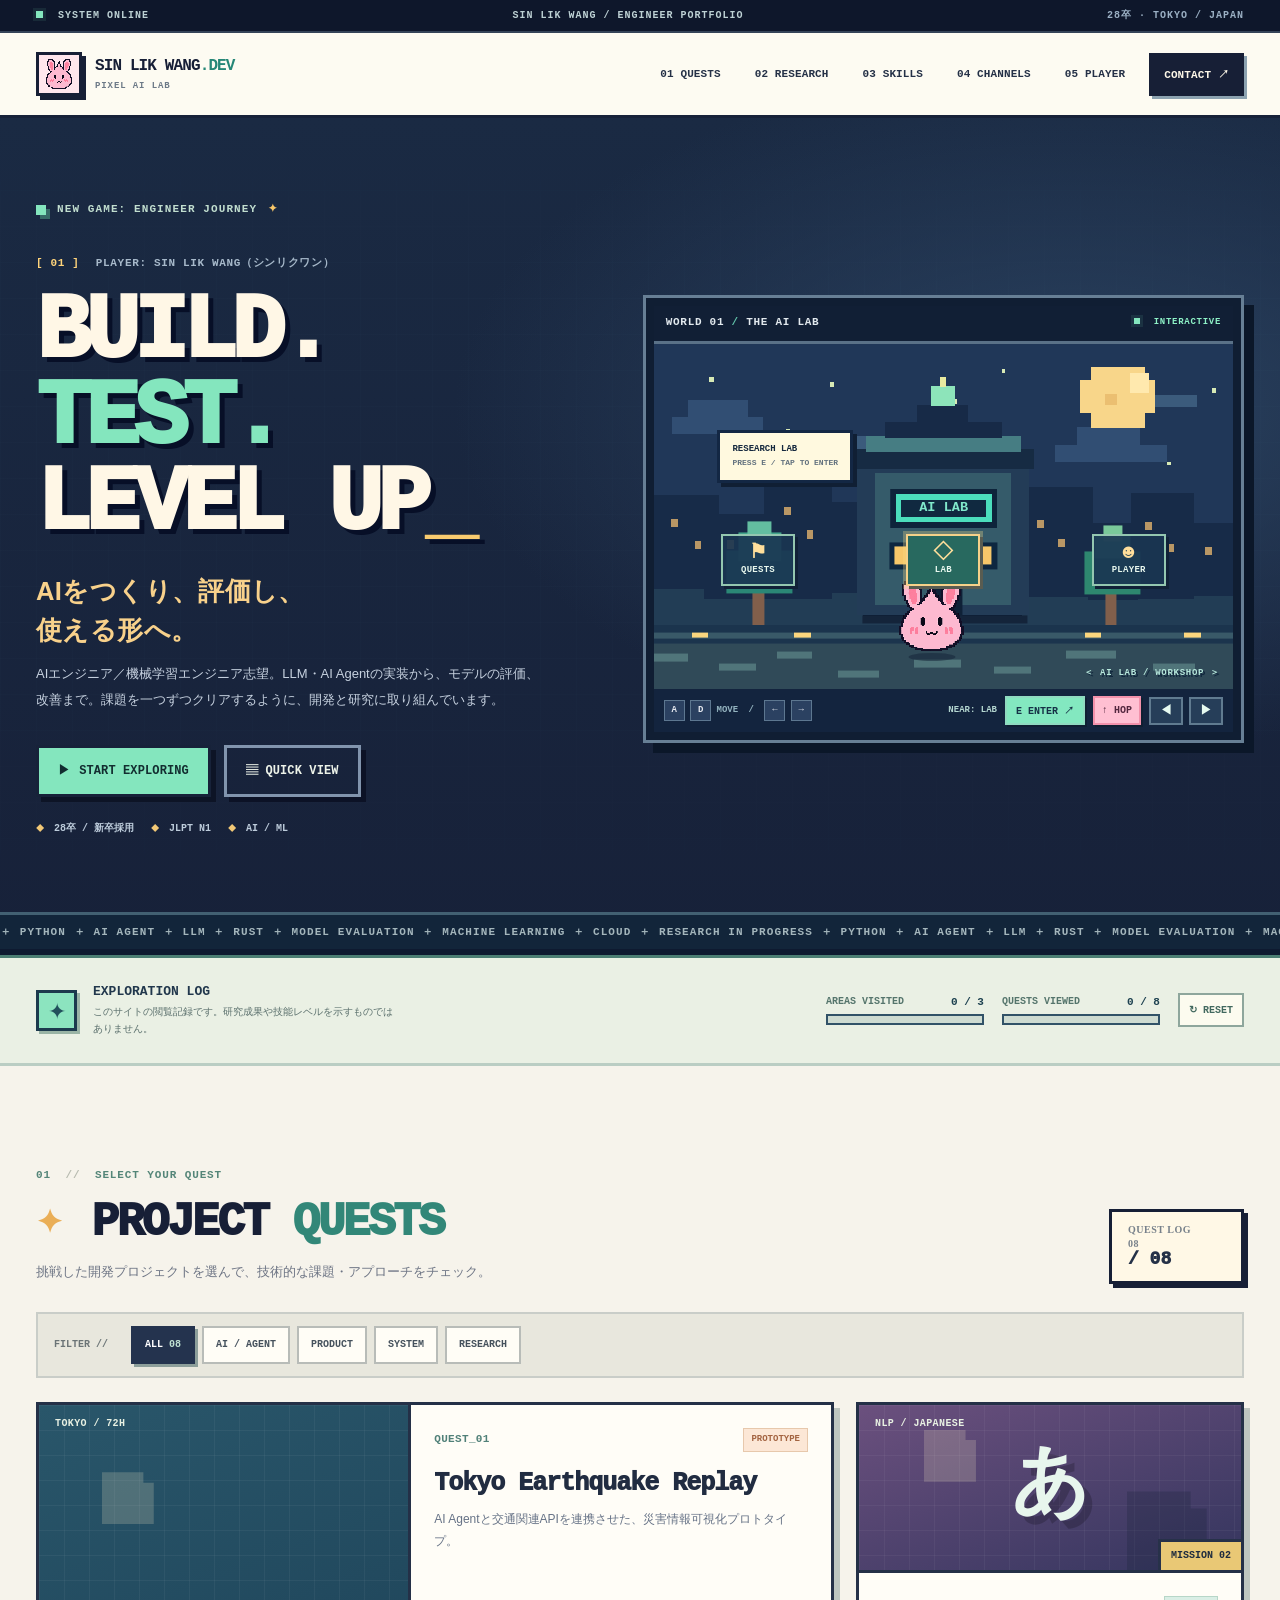
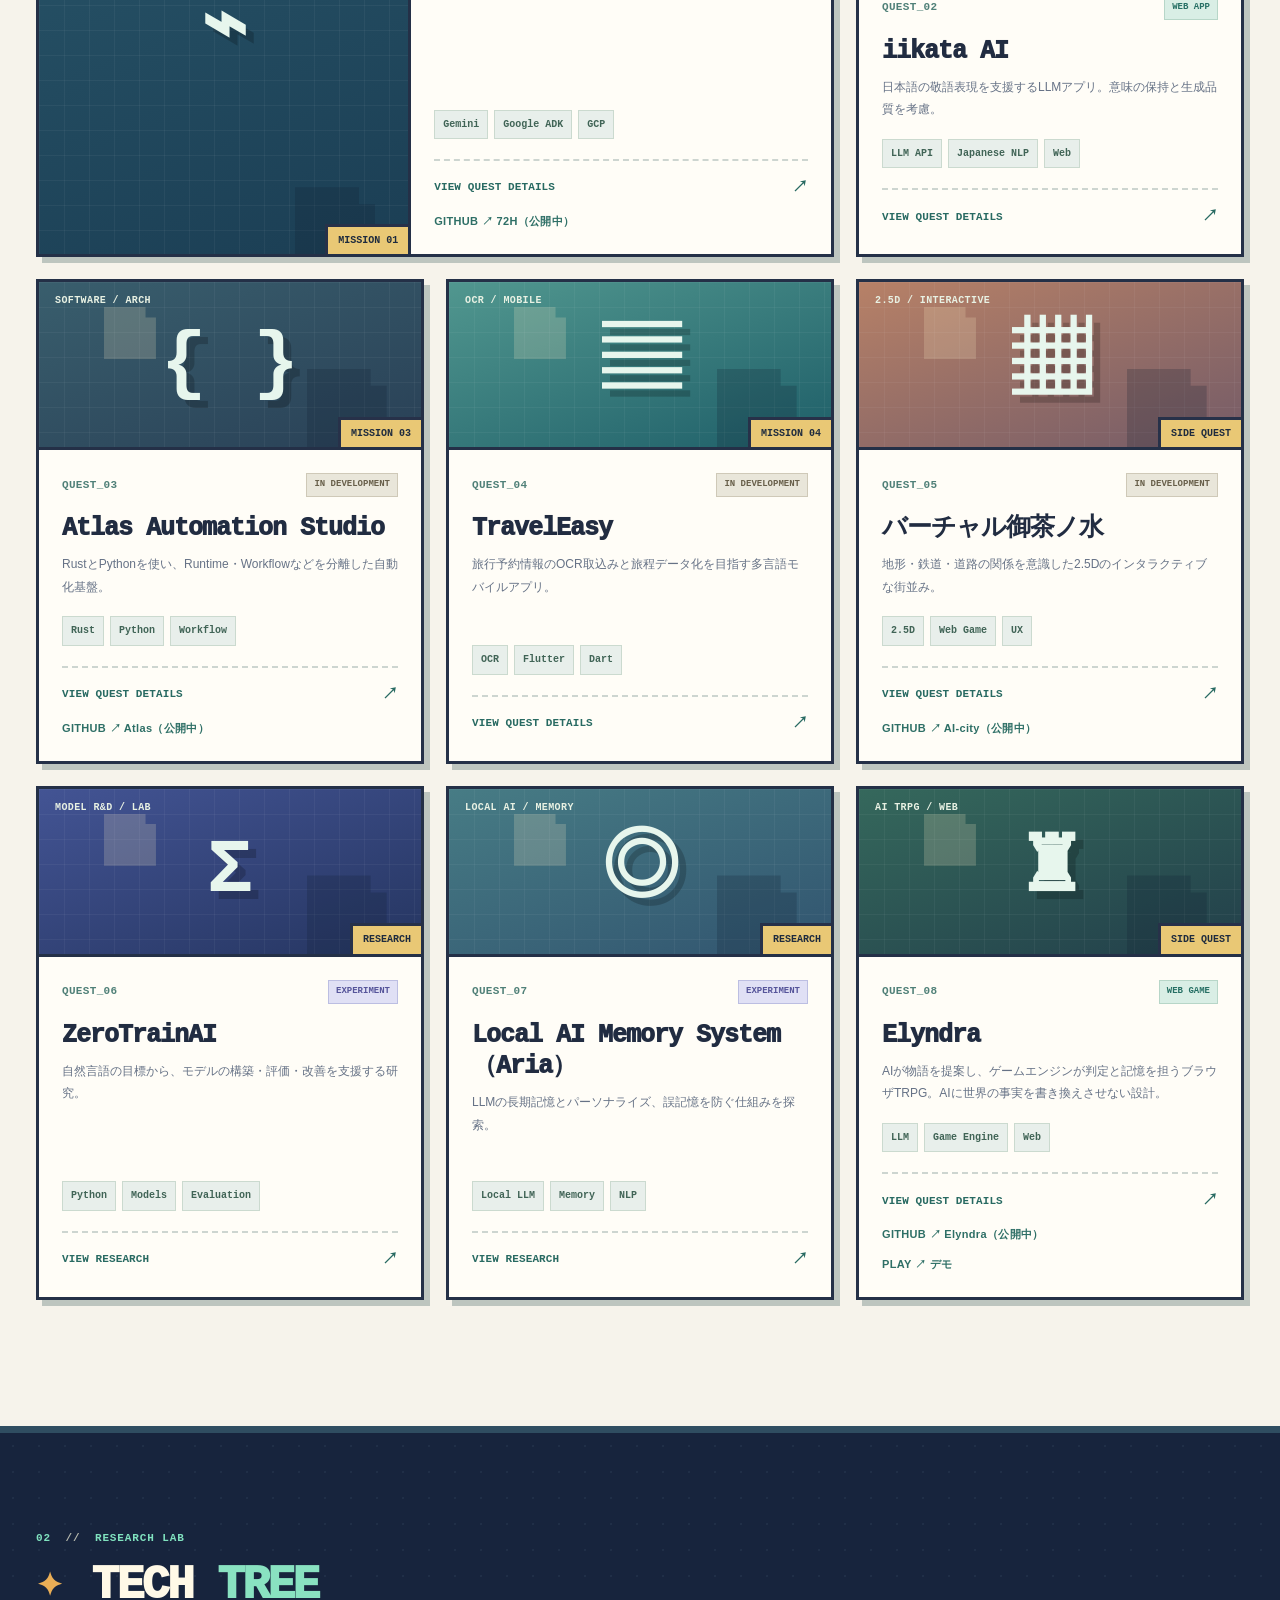
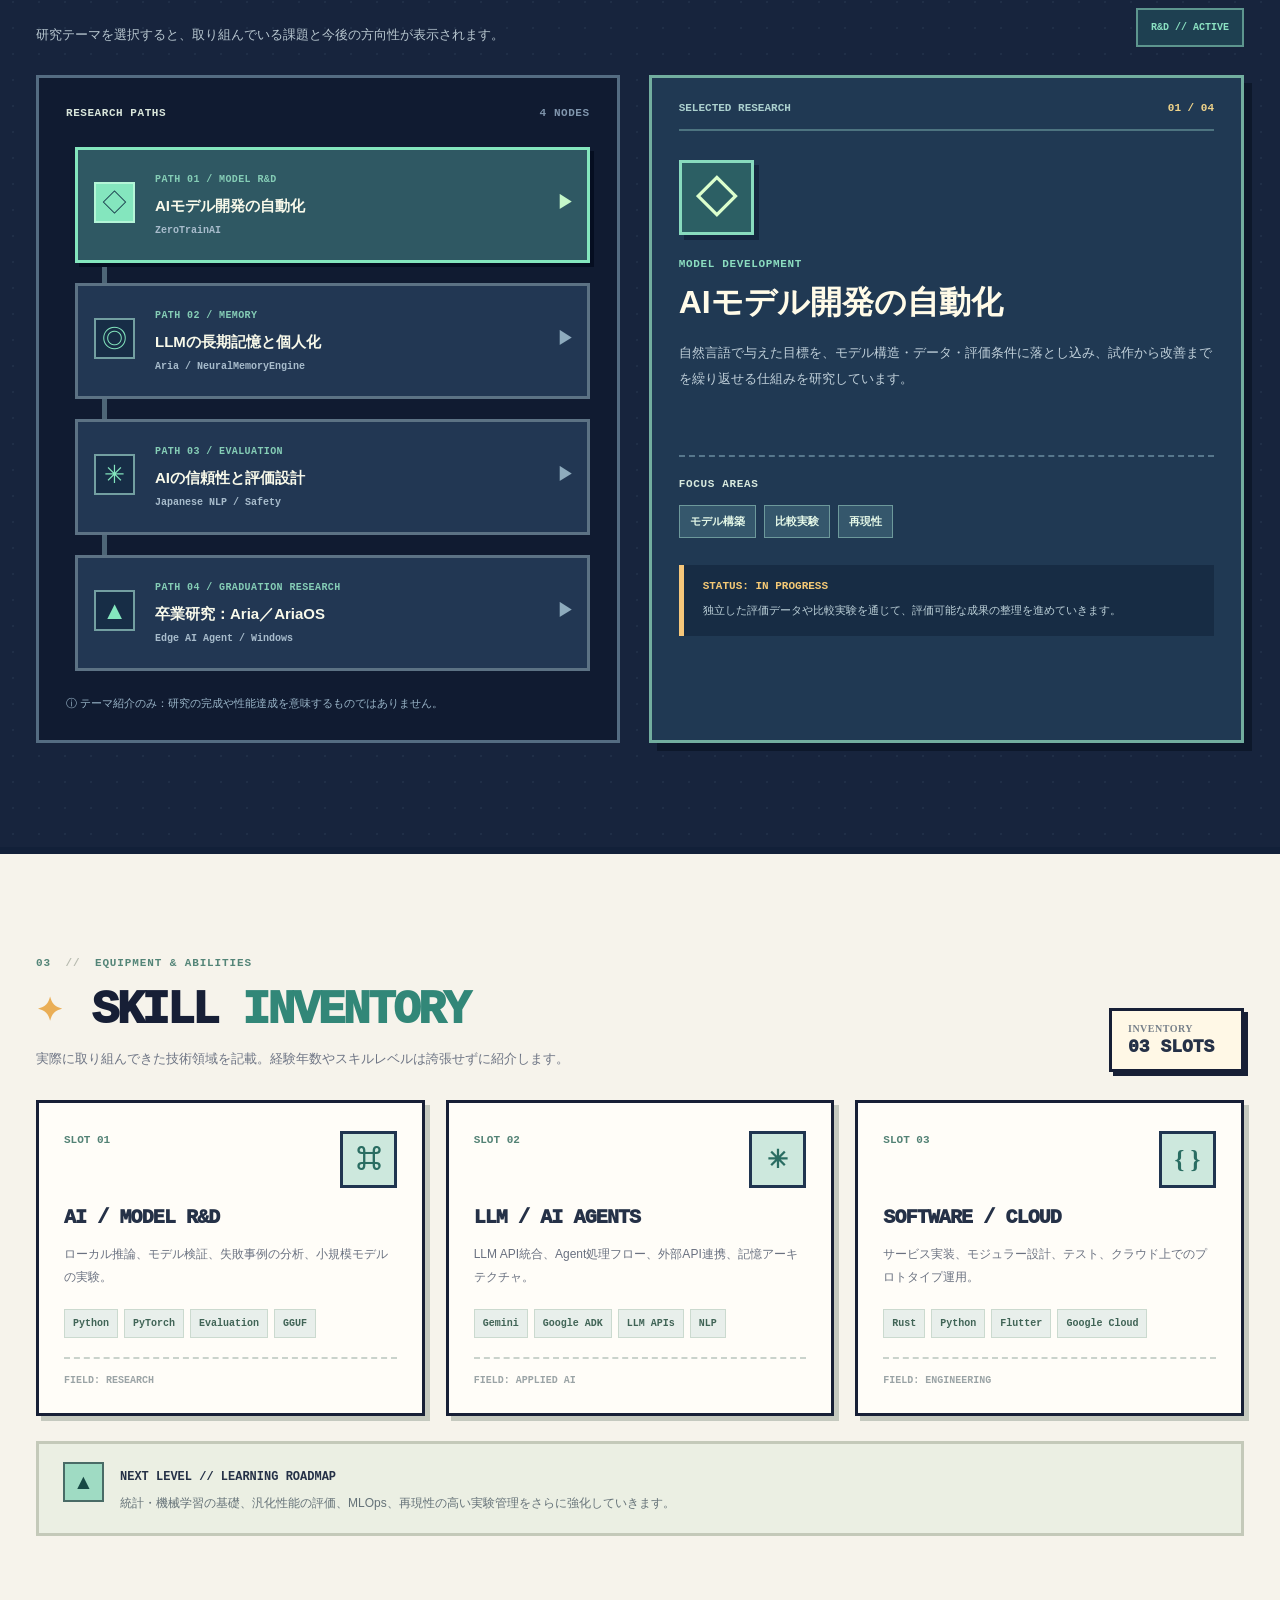
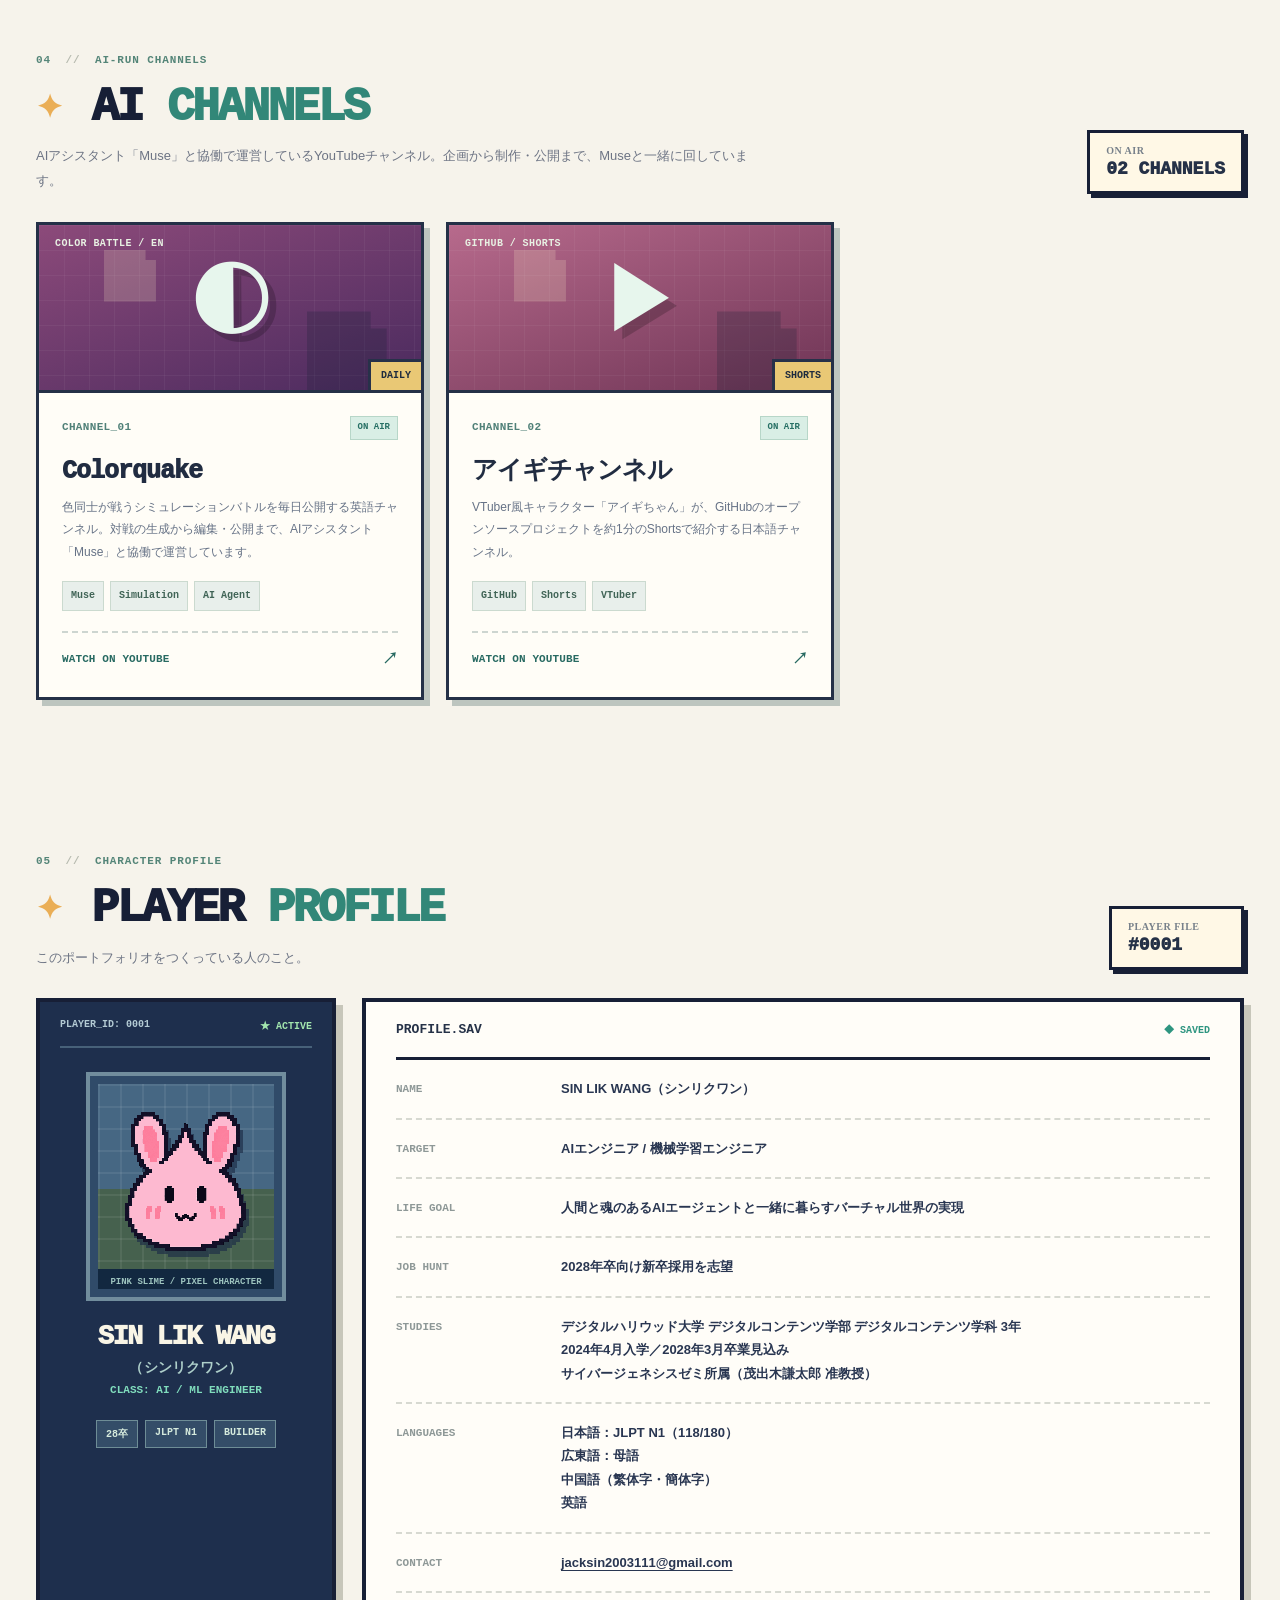
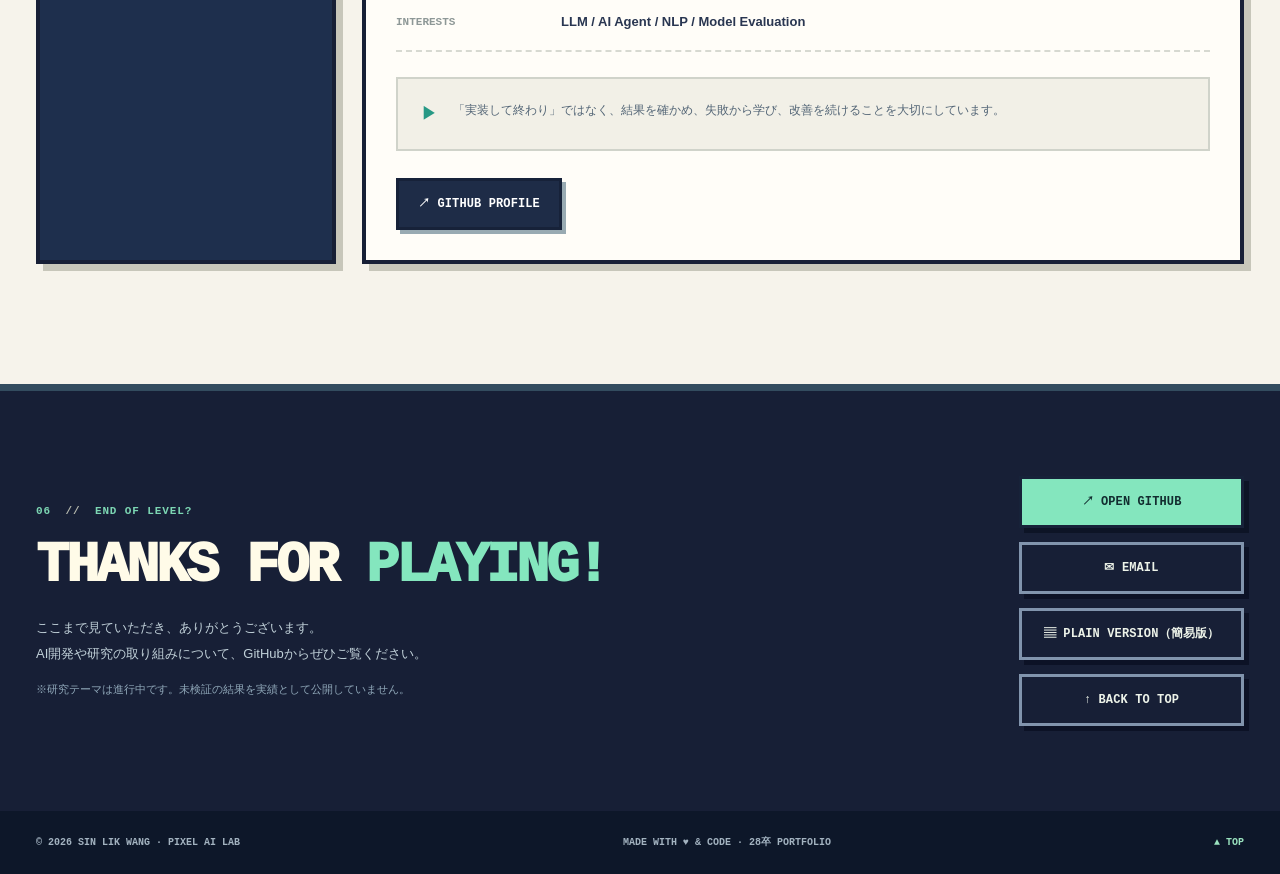
==== index.html @ 59803ae0 "Emphasize Muse in AI CHANNELS section (operated with the AI assistant Muse)" ====
<!doctype html>
<html lang="ja">
<head>
<meta charset="utf-8">
<meta name="viewport" content="width=device-width,initial-scale=1">
<meta name="description" content="SIN LIK WANG（シンリクワン）｜28卒・AIエンジニア／機械学習エンジニア志望。AI Agent、LLMアプリ、ソフトウェア開発、研究テーマを紹介するピクセルゲーム風ポートフォリオ。">
<meta name="theme-color" content="#171f36">
<meta property="og:type" content="website">
<meta property="og:title" content="SIN LIK WANG — PIXEL AI LAB | AI / ML Portfolio">
<meta property="og:description" content="ゲームのように探索するAIエンジニアのポートフォリオ。Projects / Research / Skills / Profile">
<meta property="og:url" content="https://jacksin2031.github.io/ai-ml-portfolio-28grad/">
<title>SIN LIK WANG | PIXEL AI LAB — 28卒 AI/ML Portfolio</title>
<link rel="icon" href="assets/pink-bunny-slime.png" type="image/png">
<link rel="stylesheet" href="styles.css">
<script src="app.js" defer></script>
</head>
<body>
<a class="skip-link" href="#projects">プロジェクト一覧へ移動</a>

<!-- Decorative pixel particles travel across the entire viewport, not only the AI Lab game scene. -->
<div class="ambient-field" aria-hidden="true">
  <span class="ambient-pixel" style="--x:3%;--size:5px;--delay:-15s;--duration:32s;--sway:24px;--tone:#70e3b3;--tilt:-52deg"></span>
  <span class="ambient-pixel" style="--x:12%;--size:7px;--delay:-7s;--duration:38s;--sway:18px;--tone:#eeb96c;--tilt:40deg"></span>
  <span class="ambient-pixel" style="--x:21%;--size:5px;--delay:-27s;--duration:27s;--sway:28px;--tone:#f19db4;--tilt:-32deg"></span>
  <span class="ambient-pixel" style="--x:29%;--size:4px;--delay:-3s;--duration:45s;--sway:15px;--tone:#82b9df;--tilt:18deg"></span>
  <span class="ambient-pixel" style="--x:36%;--size:8px;--delay:-34s;--duration:42s;--sway:29px;--tone:#70e3b3;--tilt:35deg"></span>
  <span class="ambient-pixel" style="--x:44%;--size:5px;--delay:-9s;--duration:31s;--sway:25px;--tone:#eeb96c;--tilt:-28deg"></span>
  <span class="ambient-pixel" style="--x:51%;--size:6px;--delay:-21s;--duration:34s;--sway:23px;--tone:#82b9df;--tilt:54deg"></span>
  <span class="ambient-pixel" style="--x:59%;--size:4px;--delay:-38s;--duration:46s;--sway:20px;--tone:#eeb96c;--tilt:-37deg"></span>
  <span class="ambient-pixel" style="--x:66%;--size:7px;--delay:-17s;--duration:29s;--sway:31px;--tone:#f19db4;--tilt:29deg"></span>
  <span class="ambient-pixel" style="--x:74%;--size:5px;--delay:-26s;--duration:39s;--sway:26px;--tone:#70e3b3;--tilt:-42deg"></span>
  <span class="ambient-pixel" style="--x:82%;--size:5px;--delay:-12s;--duration:44s;--sway:19px;--tone:#82b9df;--tilt:23deg"></span>
  <span class="ambient-pixel" style="--x:91%;--size:8px;--delay:-30s;--duration:36s;--sway:28px;--tone:#eeb96c;--tilt:-45deg"></span>
  <span class="ambient-pixel" style="--x:97%;--size:4px;--delay:-4s;--duration:33s;--sway:16px;--tone:#f19db4;--tilt:20deg"></span>
  <span class="ambient-pixel" style="--x:7%;--size:5px;--delay:-41s;--duration:48s;--sway:34px;--tone:#82b9df;--tilt:37deg"></span>
  <span class="ambient-pixel" style="--x:40%;--size:6px;--delay:-19s;--duration:41s;--sway:22px;--tone:#f19db4;--tilt:-15deg"></span>
  <span class="ambient-pixel" style="--x:87%;--size:5px;--delay:-25s;--duration:35s;--sway:27px;--tone:#70e3b3;--tilt:44deg"></span>
  <span class="ambient-pixel" style="--x:18%;--size:4px;--delay:-12s;--duration:47s;--sway:18px;--tone:#eeb96c;--tilt:-35deg"></span>
  <span class="ambient-pixel" style="--x:69%;--size:6px;--delay:-37s;--duration:43s;--sway:21px;--tone:#82b9df;--tilt:26deg"></span>
</div>
<div class="page-wrap" id="top">
  <div class="hud-top">
    <div class="shell hud-top-inner"><span><span class="signal" aria-hidden="true"></span> SYSTEM ONLINE</span><span class="hud-hide">SIN LIK WANG / ENGINEER PORTFOLIO</span><span class="hud-top-right">28卒 · TOKYO / JAPAN</span></div>
  </div>
  <header class="site-header" id="siteHeader">
    <nav class="shell nav-shell" aria-label="メインナビゲーション">
      <a class="brand" href="#top" aria-label="SIN LIK WANG ポートフォリオ トップ"><span class="brand-pixel brand-slime" aria-hidden="true"><img class="slime-art" src="assets/pink-bunny-slime.png" alt="" decoding="async" draggable="false"></span><span>SIN LIK WANG<span class="brand-suffix">.DEV</span><small>PIXEL AI LAB</small></span></a>
      <button class="nav-toggle" id="navToggle" type="button" aria-expanded="false" aria-controls="navItems" aria-label="メニューを開く"><span></span><span></span><span></span></button>
      <div class="nav-items" id="navItems">
        <a href="#projects" class="nav-item">01 QUESTS</a>
        <a href="#research" class="nav-item">02 RESEARCH</a>
        <a href="#skills" class="nav-item">03 SKILLS</a>
        <a href="#channels" class="nav-item">04 CHANNELS</a>
        <a href="#about" class="nav-item">05 PLAYER</a>
        <a href="#contact" class="nav-item nav-contact">CONTACT <span aria-hidden="true">↗</span></a>
      </div>
    </nav>
  </header>

  <main>
    <section class="hero" aria-labelledby="heroTitle">
      <div class="shell hero-layout">
        <div class="hero-copy">
          <div class="small-label"><span class="pixel-square" aria-hidden="true"></span> NEW GAME: ENGINEER JOURNEY <span class="tag-spark">✦</span></div>
          <div class="hero-name"><span class="hero-name-icon" aria-hidden="true">[ 01 ]</span> PLAYER: SIN LIK WANG（シンリクワン）</div>
          <h1 id="heroTitle">BUILD.<br><span class="hero-highlight">TEST.</span><br>LEVEL UP<span class="blink-cursor">_</span></h1>
          <p class="hero-ja">AIをつくり、評価し、<br>使える形へ。</p>
          <p class="hero-description">AIエンジニア／機械学習エンジニア志望。LLM・AI Agentの実装から、モデルの評価、改善まで。課題を一つずつクリアするように、開発と研究に取り組んでいます。</p>
          <div class="hero-actions">
            <a href="#projects" class="pixel-button pixel-button-primary" id="startButton"><span aria-hidden="true">▶</span> START EXPLORING</a>
            <button type="button" class="pixel-button pixel-button-ghost" id="quickView" aria-pressed="false">▤ QUICK VIEW</button>
          </div>
          <div class="hero-quick"><span><span class="quick-diamond" aria-hidden="true">◆</span> 28卒 / 新卒採用</span><span><span class="quick-diamond" aria-hidden="true">◆</span> JLPT N1</span><span><span class="quick-diamond" aria-hidden="true">◆</span> AI / ML</span></div>
        </div>
        <div class="hero-visual">
          <div class="scene-topbar"><span>WORLD 01 <span class="scene-sep">/</span> THE AI LAB</span><span class="scene-live"><span class="signal" aria-hidden="true"></span> INTERACTIVE</span></div>
          <div class="pixel-scene" id="pixelScene" tabindex="0" role="group" aria-label="探索できるピクセル研究所。手足のないピンクのウサギスライムが跳ねて移動します。左右キーかA・Dで移動、Spaceでジャンプ、EまたはEnterでポータルに入ります">
            <svg class="world" viewBox="0 0 640 382" preserveAspectRatio="xMidYMid slice" role="img" aria-label="夜空、建物、研究所、月、木々が描かれたピクセルアートの世界">
              <rect width="640" height="382" fill="#203758"/>
              <g class="cloud-move cloud-move-a" fill="#314e73"><rect x="20" y="81" width="100" height="18"/><rect x="38" y="62" width="66" height="20"/><rect x="443" y="112" width="124" height="18"/><rect x="467" y="92" width="70" height="20"/></g>
              <g class="cloud-move cloud-move-b" fill="#3b5b7c"><rect x="183" y="120" width="66" height="16"/><rect x="199" y="102" width="38" height="20"/><rect x="521" y="56" width="79" height="14"/></g>
              <g fill="#d7e9b5" class="stars"><rect x="61" y="37" width="5" height="5"/><rect x="146" y="94" width="4" height="4"/><rect x="194" y="42" width="5" height="5"/><rect x="330" y="61" width="5" height="5"/><rect x="384" y="28" width="4" height="4"/><rect x="567" y="130" width="4" height="4"/><rect x="616" y="49" width="5" height="5"/></g>
              <g class="moon"><rect x="483" y="25" width="59" height="68" fill="#f8d68a"/><rect x="471" y="40" width="83" height="36" fill="#f8d68a"/><rect x="526" y="32" width="21" height="22" fill="#ffe9ae"/><rect x="498" y="55" width="13" height="12" fill="#ebbf71"/></g>
              <rect x="0" y="241" width="640" height="90" fill="#223d55"/>
              <g fill="#172b48"><rect x="0" y="167" width="72" height="104"/><rect x="55" y="188" width="70" height="94"/><rect x="121" y="148" width="76" height="134"/><rect x="185" y="175" width="48" height="100"/><rect x="410" y="158" width="75" height="122"/><rect x="479" y="198" width="56" height="85"/><rect x="527" y="165" width="70" height="117"/><rect x="581" y="198" width="59" height="80"/></g>
              <g fill="#f2bd70" opacity=".74"><rect x="19" y="193" width="7" height="9"/><rect x="45" y="218" width="7" height="9"/><rect x="81" y="217" width="7" height="9"/><rect x="144" y="180" width="7" height="9"/><rect x="169" y="206" width="7" height="9"/><rect x="423" y="194" width="8" height="9"/><rect x="446" y="215" width="8" height="9"/><rect x="543" y="197" width="7" height="9"/><rect x="568" y="221" width="7" height="9"/><rect x="609" y="224" width="7" height="9"/></g>
              <g class="main-building">
                <rect x="231" y="121" width="176" height="182" fill="#0b1b32"/>
                <rect x="224" y="133" width="190" height="166" fill="#233c57"/>
                <rect x="244" y="143" width="150" height="145" fill="#355b6a"/>
                <rect x="218" y="116" width="202" height="22" fill="#162b43"/>
                <rect x="234" y="102" width="171" height="17" fill="#467d83"/>
                <rect x="255" y="86" width="130" height="18" fill="#172a47"/>
                <rect x="291" y="67" width="56" height="20" fill="#172a47"/>
                <rect x="306" y="46" width="26" height="23" fill="#8de4ba"/>
                <rect x="316" y="36" width="7" height="11" fill="#e8eaa0"/>
                <rect class="sign-halo" x="253" y="153" width="134" height="57" fill="#4bdebc" opacity="0"/>
                <rect x="261" y="160" width="118" height="43" fill="#0e243b"/>
                <rect x="267" y="166" width="106" height="31" fill="#4bdebc"/>
                <rect x="273" y="172" width="94" height="19" fill="#102940"/>
                <text class="sign-text" x="320" y="185" text-anchor="middle" font-size="15" font-family="monospace" font-weight="bold" fill="#80e8cb">AI LAB</text>
                <rect class="sign-glow" x="268" y="167" width="104" height="29" fill="none" stroke="#c8fff0" stroke-width="2" opacity="0"/>
                <rect x="260" y="219" width="45" height="30" fill="#0d2740"/><rect x="266" y="224" width="33" height="19" fill="#f6c76a"/>
                <rect x="334" y="219" width="45" height="30" fill="#0d2740"/><rect x="340" y="224" width="33" height="19" fill="#f6c76a"/>
                <rect x="307" y="258" width="34" height="45" fill="#0f2137"/><rect x="319" y="271" width="8" height="11" fill="#84e2c5"/>
                <rect x="230" y="300" width="182" height="9" fill="#14243a"/>
              </g>
              <g class="tree-left"><rect x="109" y="267" width="13" height="62" fill="#815f4b"/><rect x="80" y="228" width="73" height="48" fill="#2b8776"/><rect x="93" y="208" width="48" height="32" fill="#41a48b"/><rect x="103" y="196" width="27" height="19" fill="#63bea0"/></g>
              <g class="tree-right"><rect x="499" y="266" width="12" height="65" fill="#815f4b"/><rect x="476" y="229" width="61" height="48" fill="#2e876f"/><rect x="487" y="212" width="39" height="25" fill="#54ad8b"/><rect x="496" y="200" width="22" height="18" fill="#7ac99a"/></g>
              <defs><symbol id="pxLeaf" overflow="visible"><rect x="-2" y="-4" width="4" height="2"/><rect x="-4" y="-2" width="8" height="4"/><rect x="-2" y="2" width="4" height="2"/><rect x="0" y="-1" width="1" height="1" fill="#7a3a22" opacity=".6"/><rect x="3" y="3" width="2" height="1" fill="#7a3a22"/></symbol></defs>
              <g class="leaf-layer" aria-hidden="true" pointer-events="none"><g transform="translate(30 40)"><g class="leaf" style="--dx:60px;--dy:250px;--r:200deg;--d:24s;--delay:-3s"><use href="#pxLeaf" fill="#e58a3a"/></g></g><g transform="translate(590 30)"><g class="leaf" style="--dx:-90px;--dy:265px;--r:180deg;--d:23s;--delay:-14s"><use href="#pxLeaf" fill="#c4553a"/></g></g><g transform="translate(120 30)"><g class="leaf" style="--dx:-70px;--dy:260px;--r:-240deg;--d:29s;--delay:-11s"><use href="#pxLeaf" fill="#c4553a"/></g></g><g transform="translate(440 35)"><g class="leaf" style="--dx:-60px;--dy:255px;--r:-210deg;--d:26s;--delay:-9s"><use href="#pxLeaf" fill="#e58a3a"/></g></g><g transform="translate(190 70)"><g class="leaf" style="--dx:25px;--dy:230px;--r:160deg;--d:22s;--delay:-17s"><use href="#pxLeaf" fill="#f0b84a"/></g></g><g transform="translate(520 60)"><g class="leaf" style="--dx:70px;--dy:240px;--r:260deg;--d:31s;--delay:-20s"><use href="#pxLeaf" fill="#f0b84a"/></g></g><g transform="translate(70 100)"><g class="leaf" style="--dx:90px;--dy:200px;--r:300deg;--d:27s;--delay:-6s"><use href="#pxLeaf" fill="#c4553a"/></g></g><g transform="translate(470 110)"><g class="leaf" style="--dx:55px;--dy:210px;--r:-300deg;--d:28s;--delay:-2s"><use href="#pxLeaf" fill="#e58a3a"/></g></g></g>
              <rect y="310" width="640" height="72" fill="#1b344d"/><rect y="319" width="640" height="7" fill="#395968"/>
              <rect y="331" width="640" height="51" fill="#304a58"/>
              <g fill="#50757a"><rect x="0" y="342" width="38" height="9"/><rect x="72" y="353" width="41" height="8"/><rect x="136" y="340" width="39" height="8"/><rect x="203" y="361" width="46" height="8"/><rect x="287" y="349" width="52" height="8"/><rect x="376" y="356" width="40" height="8"/><rect x="455" y="339" width="55" height="9"/><rect x="551" y="353" width="47" height="8"/></g>
              <g fill="#fbd67e"><rect x="42" y="319" width="18" height="5"/><rect x="155" y="319" width="18" height="5"/><rect x="476" y="319" width="18" height="5"/><rect x="586" y="319" width="18" height="5"/></g>
            </svg>
            <div class="avatar slime-avatar" id="avatar" aria-hidden="true"><span class="slime-shadow"></span><span class="slime-body"><img class="slime-art" src="assets/pink-bunny-slime.png" alt="" decoding="async" draggable="false"></span></div>
            <div class="scene-portals" role="group" aria-label="研究所の行き先">
              <button type="button" class="scene-portal portal-quests" data-zone="projects" aria-label="クエストエリアに移動"><span class="portal-symbol" aria-hidden="true">⚑</span><span>QUESTS</span></button>
              <button type="button" class="scene-portal portal-research" data-zone="research" aria-label="研究ラボに移動"><span class="portal-symbol" aria-hidden="true">◇</span><span>LAB</span></button>
              <button type="button" class="scene-portal portal-profile" data-zone="about" aria-label="プレイヤープロフィールに移動"><span class="portal-symbol" aria-hidden="true">☻</span><span>PLAYER</span></button>
            </div>
            <div class="scene-callout" aria-live="polite" aria-atomic="true"><span><span id="sceneHintTitle">LAB PORTAL READY</span><br><small id="sceneHintSubtitle">PRESS E / TAP TO ENTER</small></span></div>
            <div class="scene-ground-label">＜ AI LAB / WORKSHOP ＞</div>
          </div>
          <div class="scene-controls">
              <span class="scene-keyhelp"><span class="kbd">A</span> <span class="kbd">D</span> MOVE <span class="control-or">/</span> <span class="kbd">←</span> <span class="kbd">→</span></span>
              <div class="scene-control-actions">
                <span class="scene-nearest" id="nearestZone">NEAR: LAB</span>
                <button type="button" class="enter-zone" id="enterZone" aria-label="近くのポータルに入る">E ENTER ↗</button><button type="button" class="hop-control" id="hopButton" aria-label="史萊姆跳躍">↑ HOP</button>
                <div class="control-buttons"><button type="button" id="moveLeft" aria-label="キャラクターを左へ動かす">◀</button><button type="button" id="moveRight" aria-label="キャラクターを右へ動かす">▶</button></div>
              </div>
            </div>
        </div>
      </div>
      <div class="hero-ticker" aria-hidden="true"><div class="ticker-content">＋ PYTHON ＋ AI AGENT ＋ LLM ＋ RUST ＋ MODEL EVALUATION ＋ MACHINE LEARNING ＋ CLOUD ＋ RESEARCH IN PROGRESS ＋ PYTHON ＋ AI AGENT ＋ LLM ＋ RUST ＋ MODEL EVALUATION ＋ MACHINE LEARNING ＋ CLOUD ＋</div></div>
    </section>
    <aside class="adventure-strip" aria-label="このサイト内の探索記録">
      <div class="shell adventure-inner">
        <div class="adventure-intro"><span class="adventure-star" aria-hidden="true">✦</span><div><strong>EXPLORATION LOG</strong><small>このサイトの閲覧記録です。研究成果や技能レベルを示すものではありません。</small></div></div>
        <div class="adventure-stats">
          <div class="adventure-stat"><div><span>AREAS VISITED</span><strong id="zoneProgressText">0 / 3</strong></div><progress id="zoneProgress" max="3" value="0" aria-label="探索したエリア数"></progress></div>
          <div class="adventure-stat"><div><span>QUESTS VIEWED</span><strong id="questProgressText">0 / 8</strong></div><progress id="questProgress" max="8" value="0" aria-label="技術詳細を閲覧した作品数"></progress></div>
          <button type="button" class="adventure-reset" id="resetProgress" aria-label="このブラウザの探索記録だけをリセットする">↻ RESET</button>
        </div>
      </div>
    </aside>

    <section class="section shell" id="projects" aria-labelledby="projectsTitle">
      <div class="section-head reveal"><div><div class="section-no">01 <span>//</span> SELECT YOUR QUEST</div><h2 id="projectsTitle"><span class="pfx-star">✦</span> PROJECT <span class="heading-accent">QUESTS</span></h2><p class="section-desc">挑戦した開発プロジェクトを選んで、技術的な課題・アプローチをチェック。</p></div><div class="head-corner"><span>QUEST LOG</span><strong><span id="questCount">08</span> / 08</strong></div></div>
      <div class="filter-panel reveal" aria-label="プロジェクトフィルター">
        <span class="filter-caption">FILTER //</span>
        <div class="filters" role="group" aria-label="プロジェクトのカテゴリ">
          <button type="button" class="filter active" data-filter="all" aria-pressed="true">ALL <span>08</span></button>
          <button type="button" class="filter" data-filter="agent" aria-pressed="false">AI / AGENT</button>
          <button type="button" class="filter" data-filter="product" aria-pressed="false">PRODUCT</button>
          <button type="button" class="filter" data-filter="system" aria-pressed="false">SYSTEM</button>
          <button type="button" class="filter" data-filter="research" aria-pressed="false">RESEARCH</button>
        </div>
      </div>
      <div class="quest-grid" id="questGrid">
        <article class="quest-card featured reveal" data-category="agent product"><div class="quest-art art-earth"><div class="art-grid"></div><span class="quest-icon" aria-hidden="true">⌁</span><span class="quest-tiny">TOKYO / 72H</span><div class="quest-art-label">MISSION 01</div></div><div class="quest-info"><div class="quest-top"><span class="quest-number">QUEST_01</span><span class="state-pill state-prototype">PROTOTYPE</span></div><h3>Tokyo Earthquake Replay</h3><p>AI Agentと交通関連APIを連携させた、災害情報可視化プロトタイプ。</p><div class="tag-list"><span>Gemini</span><span>Google ADK</span><span>GCP</span></div><button class="quest-open" type="button" data-quest="earth">VIEW QUEST DETAILS <span aria-hidden="true">↗</span></button><a class="quest-repo" href="https://github.com/jacksin2031/72H" target="_blank" rel="noopener noreferrer">GITHUB ↗ 72H（公開中）</a></div></article>
        <article class="quest-card reveal" data-category="agent product"><div class="quest-art art-iikata"><div class="art-grid"></div><span class="quest-icon" aria-hidden="true">あ</span><span class="quest-tiny">NLP / JAPANESE</span><div class="quest-art-label">MISSION 02</div></div><div class="quest-info"><div class="quest-top"><span class="quest-number">QUEST_02</span><span class="state-pill state-product">WEB APP</span></div><h3>iikata AI</h3><p>日本語の敬語表現を支援するLLMアプリ。意味の保持と生成品質を考慮。</p><div class="tag-list"><span>LLM API</span><span>Japanese NLP</span><span>Web</span></div><button class="quest-open" type="button" data-quest="iikata">VIEW QUEST DETAILS <span aria-hidden="true">↗</span></button></div></article>
        <article class="quest-card reveal" data-category="system"><div class="quest-art art-atlas"><div class="art-grid"></div><span class="quest-icon" aria-hidden="true">{ }</span><span class="quest-tiny">SOFTWARE / ARCH</span><div class="quest-art-label">MISSION 03</div></div><div class="quest-info"><div class="quest-top"><span class="quest-number">QUEST_03</span><span class="state-pill">IN DEVELOPMENT</span></div><h3>Atlas Automation Studio</h3><p>RustとPythonを使い、Runtime・Workflowなどを分離した自動化基盤。</p><div class="tag-list"><span>Rust</span><span>Python</span><span>Workflow</span></div><button class="quest-open" type="button" data-quest="atlas">VIEW QUEST DETAILS <span aria-hidden="true">↗</span></button><a class="quest-repo" href="https://github.com/jacksin2031/Atlas" target="_blank" rel="noopener noreferrer">GITHUB ↗ Atlas（公開中）</a></div></article>
        <article class="quest-card reveal" data-category="product"><div class="quest-art art-travel"><div class="art-grid"></div><span class="quest-icon" aria-hidden="true">▤</span><span class="quest-tiny">OCR / MOBILE</span><div class="quest-art-label">MISSION 04</div></div><div class="quest-info"><div class="quest-top"><span class="quest-number">QUEST_04</span><span class="state-pill">IN DEVELOPMENT</span></div><h3>TravelEasy</h3><p>旅行予約情報のOCR取込みと旅程データ化を目指す多言語モバイルアプリ。</p><div class="tag-list"><span>OCR</span><span>Flutter</span><span>Dart</span></div><button class="quest-open" type="button" data-quest="travel">VIEW QUEST DETAILS <span aria-hidden="true">↗</span></button></div></article>
        <article class="quest-card reveal" data-category="product"><div class="quest-art art-city"><div class="art-grid"></div><span class="quest-icon" aria-hidden="true">▦</span><span class="quest-tiny">2.5D / INTERACTIVE</span><div class="quest-art-label">SIDE QUEST</div></div><div class="quest-info"><div class="quest-top"><span class="quest-number">QUEST_05</span><span class="state-pill">IN DEVELOPMENT</span></div><h3>バーチャル御茶ノ水</h3><p>地形・鉄道・道路の関係を意識した2.5Dのインタラクティブな街並み。</p><div class="tag-list"><span>2.5D</span><span>Web Game</span><span>UX</span></div><button class="quest-open" type="button" data-quest="city">VIEW QUEST DETAILS <span aria-hidden="true">↗</span></button><a class="quest-repo" href="https://github.com/jacksin2031/AI-city" target="_blank" rel="noopener noreferrer">GITHUB ↗ AI-city（公開中）</a></div></article>
        <article class="quest-card reveal" data-category="research"><div class="quest-art art-zero"><div class="art-grid"></div><span class="quest-icon" aria-hidden="true">Σ</span><span class="quest-tiny">MODEL R&D / LAB</span><div class="quest-art-label">RESEARCH</div></div><div class="quest-info"><div class="quest-top"><span class="quest-number">QUEST_06</span><span class="state-pill state-research">EXPERIMENT</span></div><h3>ZeroTrainAI</h3><p>自然言語の目標から、モデルの構築・評価・改善を支援する研究。</p><div class="tag-list"><span>Python</span><span>Models</span><span>Evaluation</span></div><button class="quest-open" type="button" data-quest="zero">VIEW RESEARCH <span aria-hidden="true">↗</span></button></div></article>
        <article class="quest-card reveal" data-category="research agent"><div class="quest-art art-memory"><div class="art-grid"></div><span class="quest-icon" aria-hidden="true">◎</span><span class="quest-tiny">LOCAL AI / MEMORY</span><div class="quest-art-label">RESEARCH</div></div><div class="quest-info"><div class="quest-top"><span class="quest-number">QUEST_07</span><span class="state-pill state-research">EXPERIMENT</span></div><h3>Local AI Memory System（Aria）</h3><p>LLMの長期記憶とパーソナライズ、誤記憶を防ぐ仕組みを探索。</p><div class="tag-list"><span>Local LLM</span><span>Memory</span><span>NLP</span></div><button class="quest-open" type="button" data-quest="memory">VIEW RESEARCH <span aria-hidden="true">↗</span></button></div></article>
        <article class="quest-card reveal" data-category="agent product"><div class="quest-art art-elyndra"><div class="art-grid"></div><span class="quest-icon" aria-hidden="true">♜</span><span class="quest-tiny">AI TRPG / WEB</span><div class="quest-art-label">SIDE QUEST</div></div><div class="quest-info"><div class="quest-top"><span class="quest-number">QUEST_08</span><span class="state-pill state-product">WEB GAME</span></div><h3>Elyndra</h3><p>AIが物語を提案し、ゲームエンジンが判定と記憶を担うブラウザTRPG。AIに世界の事実を書き換えさせない設計。</p><div class="tag-list"><span>LLM</span><span>Game Engine</span><span>Web</span></div><button class="quest-open" type="button" data-quest="elyndra">VIEW QUEST DETAILS <span aria-hidden="true">↗</span></button><a class="quest-repo" href="https://github.com/jacksin2031/Elyndra" target="_blank" rel="noopener noreferrer">GITHUB ↗ Elyndra（公開中）</a> <a class="quest-repo" href="https://a24dc523.github.io/Elyndra/" target="_blank" rel="noopener noreferrer">PLAY ↗ デモ</a></div></article>
      </div>
    </section>

    <section class="research-section" id="research" aria-labelledby="researchTitle">
      <div class="shell">
        <div class="section-head section-head-dark reveal"><div><div class="section-no">02 <span>//</span> RESEARCH LAB</div><h2 id="researchTitle"><span class="pfx-star">✦</span> TECH <span class="heading-accent">TREE</span></h2><p class="section-desc">研究テーマを選択すると、取り組んでいる課題と今後の方向性が表示されます。</p></div><div class="lab-chip">R&D // ACTIVE</div></div>
        <div class="tech-layout reveal">
          <div class="tech-tree" role="group" aria-label="研究テーマを選択">
            <div class="tree-caption">RESEARCH PATHS <span>4 NODES</span></div>
            <div class="tech-node-grid">
              <button type="button" class="tech-node active" data-topic="model" aria-pressed="true"><span class="node-icon" aria-hidden="true">◇</span><span class="node-level">PATH 01 / MODEL R&D</span><strong>AIモデル開発の自動化</strong><small>ZeroTrainAI</small><span class="node-selector" aria-hidden="true">▶</span></button>
              <button type="button" class="tech-node" data-topic="memory" aria-pressed="false"><span class="node-icon" aria-hidden="true">◎</span><span class="node-level">PATH 02 / MEMORY</span><strong>LLMの長期記憶と個人化</strong><small>Aria / NeuralMemoryEngine</small><span class="node-selector" aria-hidden="true">▶</span></button>
              <button type="button" class="tech-node" data-topic="reliability" aria-pressed="false"><span class="node-icon" aria-hidden="true">✳</span><span class="node-level">PATH 03 / EVALUATION</span><strong>AIの信頼性と評価設計</strong><small>Japanese NLP / Safety</small><span class="node-selector" aria-hidden="true">▶</span></button>
              <button type="button" class="tech-node" data-topic="ariaos" aria-pressed="false"><span class="node-icon" aria-hidden="true">▲</span><span class="node-level">PATH 04 / GRADUATION RESEARCH</span><strong>卒業研究：Aria／AriaOS</strong><small>Edge AI Agent / Windows</small><span class="node-selector" aria-hidden="true">▶</span></button>
            </div>
            <p class="tech-tree-note"><span aria-hidden="true">ⓘ</span> テーマ紹介のみ：研究の完成や性能達成を意味するものではありません。</p>
          </div>
          <div class="tech-detail" id="techDetail" aria-live="polite" aria-atomic="true">
            <div class="detail-head"><span>SELECTED RESEARCH</span><span class="detail-head-right" id="topicNum">01 / 04</span></div>
            <div class="detail-icon" id="topicGlyph" aria-hidden="true">◇</div><div class="detail-sub" id="topicSub">MODEL DEVELOPMENT</div>
            <h3 id="topicTitle">AIモデル開発の自動化</h3><p id="topicIntro">自然言語で与えた目標を、モデル構造・データ・評価条件に落とし込み、試作から改善までを繰り返せる仕組みを研究しています。</p>
            <div class="detail-rule"></div><div class="detail-kicker">FOCUS AREAS</div><div class="detail-bullets" id="topicFocus"><span>モデル構築</span><span>比較実験</span><span>再現性</span></div>
            <div class="research-note"><strong>STATUS: IN PROGRESS</strong><p id="topicNext">独立した評価データや比較実験を通じて、評価可能な成果の整理を進めていきます。</p></div>
          </div>
        </div>
      </div>
    </section>

    <section class="section shell" id="skills" aria-labelledby="skillsTitle">
      <div class="section-head reveal"><div><div class="section-no">03 <span>//</span> EQUIPMENT & ABILITIES</div><h2 id="skillsTitle"><span class="pfx-star">✦</span> SKILL <span class="heading-accent">INVENTORY</span></h2><p class="section-desc">実際に取り組んできた技術領域を記載。経験年数やスキルレベルは誇張せずに紹介します。</p></div><div class="head-corner"><span>INVENTORY</span><strong>03 SLOTS</strong></div></div>
      <div class="skill-grid">
        <article class="skill-panel reveal"><div class="skill-panel-top"><span class="slot-number">SLOT 01</span><span class="slot-symbol">⌘</span></div><h3>AI / MODEL R&D</h3><p>ローカル推論、モデル検証、失敗事例の分析、小規模モデルの実験。</p><div class="tag-list"><span>Python</span><span>PyTorch</span><span>Evaluation</span><span>GGUF</span></div><div class="slot-footer">FIELD: RESEARCH</div></article>
        <article class="skill-panel reveal"><div class="skill-panel-top"><span class="slot-number">SLOT 02</span><span class="slot-symbol">✳</span></div><h3>LLM / AI AGENTS</h3><p>LLM API統合、Agent処理フロー、外部API連携、記憶アーキテクチャ。</p><div class="tag-list"><span>Gemini</span><span>Google ADK</span><span>LLM APIs</span><span>NLP</span></div><div class="slot-footer">FIELD: APPLIED AI</div></article>
        <article class="skill-panel reveal"><div class="skill-panel-top"><span class="slot-number">SLOT 03</span><span class="slot-symbol">{ }</span></div><h3>SOFTWARE / CLOUD</h3><p>サービス実装、モジュラー設計、テスト、クラウド上でのプロトタイプ運用。</p><div class="tag-list"><span>Rust</span><span>Python</span><span>Flutter</span><span>Google Cloud</span></div><div class="slot-footer">FIELD: ENGINEERING</div></article>
      </div>
      <div class="levelup-note reveal"><span class="levelup-icon" aria-hidden="true">▲</span><div><strong>NEXT LEVEL // LEARNING ROADMAP</strong><p>統計・機械学習の基礎、汎化性能の評価、MLOps、再現性の高い実験管理をさらに強化していきます。</p></div></div>
    </section>

    <section class="section shell" id="channels" aria-labelledby="channelsTitle">
      <div class="section-head reveal"><div><div class="section-no">04 <span>//</span> AI-RUN CHANNELS</div><h2 id="channelsTitle"><span class="pfx-star">✦</span> AI <span class="heading-accent">CHANNELS</span></h2><p class="section-desc">AIアシスタント「Muse」と協働で運営しているYouTubeチャンネル。企画から制作・公開まで、Museと一緒に回しています。</p></div><div class="head-corner"><span>ON AIR</span><strong>02 CHANNELS</strong></div></div>
      <div class="quest-grid">
        <article class="quest-card reveal"><div class="quest-art art-colorquake"><div class="art-grid"></div><span class="quest-icon" aria-hidden="true">◐</span><span class="quest-tiny">COLOR BATTLE / EN</span><div class="quest-art-label">DAILY</div></div><div class="quest-info"><div class="quest-top"><span class="quest-number">CHANNEL_01</span><span class="state-pill state-product">ON AIR</span></div><h3>Colorquake</h3><p>色同士が戦うシミュレーションバトルを毎日公開する英語チャンネル。対戦の生成から編集・公開まで、AIアシスタント「Muse」と協働で運営しています。</p><div class="tag-list"><span>Muse</span><span>Simulation</span><span>AI Agent</span></div><a class="quest-open" href="https://www.youtube.com/@Colorquake" target="_blank" rel="noopener noreferrer">WATCH ON YOUTUBE <span aria-hidden="true">↗</span></a></div></article>
        <article class="quest-card reveal"><div class="quest-art art-aigi"><div class="art-grid"></div><span class="quest-icon" aria-hidden="true">▶</span><span class="quest-tiny">GITHUB / SHORTS</span><div class="quest-art-label">SHORTS</div></div><div class="quest-info"><div class="quest-top"><span class="quest-number">CHANNEL_02</span><span class="state-pill state-product">ON AIR</span></div><h3>アイギチャンネル</h3><p>VTuber風キャラクター「アイギちゃん」が、GitHubのオープンソースプロジェクトを約1分のShortsで紹介する日本語チャンネル。</p><div class="tag-list"><span>GitHub</span><span>Shorts</span><span>VTuber</span></div><a class="quest-open" href="https://youtube.com/@aigichan" target="_blank" rel="noopener noreferrer">WATCH ON YOUTUBE <span aria-hidden="true">↗</span></a></div></article>
      </div>
    </section>

    <section class="profile-section" id="about" aria-labelledby="aboutTitle">
      <div class="shell">
        <div class="section-head reveal"><div><div class="section-no">05 <span>//</span> CHARACTER PROFILE</div><h2 id="aboutTitle"><span class="pfx-star">✦</span> PLAYER <span class="heading-accent">PROFILE</span></h2><p class="section-desc">このポートフォリオをつくっている人のこと。</p></div><div class="head-corner"><span>PLAYER FILE</span><strong>#0001</strong></div></div>
        <div class="profile-layout reveal">
          <div class="player-card"><div class="player-card-head">PLAYER_ID: 0001 <span>★ ACTIVE</span></div><div class="portrait-frame"><div class="portrait-bg"><div class="portrait-character slime-portrait" aria-hidden="true"><img class="slime-art" src="assets/pink-bunny-slime.png" alt="" decoding="async" draggable="false"></div></div><div class="portrait-caption">PINK SLIME / PIXEL CHARACTER</div></div><h3>SIN LIK WANG <span>（シンリクワン）</span></h3><p class="player-role">CLASS: AI / ML ENGINEER</p><div class="player-badges"><span>28卒</span><span>JLPT N1</span><span>BUILDER</span></div></div>
          <div class="profile-data"><div class="profile-data-head"><span>PROFILE.SAV</span><span class="save-icon">◆ SAVED</span></div><div class="profile-row"><span class="profile-key">NAME</span><strong>SIN LIK WANG（シンリクワン）</strong></div><div class="profile-row"><span class="profile-key">TARGET</span><strong>AIエンジニア / 機械学習エンジニア</strong></div>
          <div class="profile-row"><span class="profile-key">LIFE GOAL</span><strong>人間と魂のあるAIエージェントと一緒に暮らすバーチャル世界の実現</strong></div><div class="profile-row"><span class="profile-key">JOB HUNT</span><strong>2028年卒向け新卒採用を志望</strong></div><div class="profile-row"><span class="profile-key">STUDIES</span><strong>デジタルハリウッド大学 デジタルコンテンツ学部 デジタルコンテンツ学科 3年<br>2024年4月入学／2028年3月卒業見込み<br>サイバージェネシスゼミ所属（茂出木謙太郎 准教授）</strong></div><div class="profile-row"><span class="profile-key">LANGUAGES</span><strong>日本語：JLPT N1（118/180）<br>広東語：母語<br>中国語（繁体字・簡体字）<br>英語</strong></div><div class="profile-row"><span class="profile-key">CONTACT</span><strong><a href="mailto:jacksin2003111@gmail.com">jacksin2003111@gmail.com</a></strong></div><div class="profile-row"><span class="profile-key">INTERESTS</span><strong>LLM / AI Agent / NLP / Model Evaluation</strong></div><div class="profile-message"><span class="message-cursor" aria-hidden="true">▶</span><p>「実装して終わり」ではなく、結果を確かめ、失敗から学び、改善を続けることを大切にしています。</p></div><a href="https://github.com/jacksin2031" target="_blank" rel="noopener noreferrer" class="pixel-button pixel-button-dark">↗ GITHUB PROFILE</a></div>
        </div>
      </div>
    </section>

    <section class="contact-section" id="contact" aria-labelledby="contactTitle">
      <div class="shell contact-layout"><div><div class="section-no">06 <span>//</span> END OF LEVEL?</div><h2 id="contactTitle">THANKS FOR <span>PLAYING!</span></h2><p>ここまで見ていただき、ありがとうございます。<br>AI開発や研究の取り組みについて、GitHubからぜひご覧ください。</p><small>※研究テーマは進行中です。未検証の結果を実績として公開していません。</small></div><div class="contact-actions"><a href="https://github.com/jacksin2031" class="pixel-button pixel-button-primary" target="_blank" rel="noopener noreferrer">↗ OPEN GITHUB</a><a href="mailto:jacksin2003111@gmail.com" class="pixel-button pixel-button-ghost">✉ EMAIL</a><a href="plain.html" class="pixel-button pixel-button-ghost">▤ PLAIN VERSION（簡易版）</a><a href="#top" class="pixel-button pixel-button-ghost">↑ BACK TO TOP</a></div></div>
    </section>
  </main>
  <footer class="footer"><div class="shell footer-inner"><span>© <span id="year">2026</span> SIN LIK WANG · PIXEL AI LAB</span><span>MADE WITH ♥ & CODE · 28卒 PORTFOLIO</span><a href="#top">▲ TOP</a></div></footer>
</div>

<dialog class="quest-dialog" id="questDialog" aria-labelledby="modalTitle">
  <div class="modal-shell">
    <div class="modal-top"><span>QUEST DATA / <span id="modalId">01</span></span><button type="button" class="modal-close" id="modalClose" aria-label="詳細を閉じる">✕</button></div>
    <div class="modal-body"><span class="modal-category" id="modalCategory">CATEGORY</span><h2 id="modalTitle">PROJECT</h2><p class="modal-summary" id="modalSummary"></p><div class="tag-list" id="modalTags"></div><div class="modal-sections" id="modalSections"></div><div class="modal-footer"><strong>RESEARCH NOTE</strong><p id="modalNote"></p></div></div>
  </div>
</dialog>
<div class="toast" id="toast" role="status" aria-live="polite"></div>
</body>
</html>
---- styles.css ----
@charset "UTF-8";
/* Pixel AI Lab — original static portfolio. All decorative graphics are CSS/SVG. */
:root{
 --ink:#172239;--ink2:#293951;--dark:#171f36;--dark2:#253450;
 --paper:#f6f3eb;--white:#fffdf7;--line:#c9c7be;--mint:#84e6be;
 --mintdark:#257968;--yellow:#f8cb6f;--orange:#f5a485;--text:#253147;
 --muted:#667082;--pixel:4px;--shadow:6px 6px 0 #172239;
}
*{box-sizing:border-box}
html{scroll-behavior:smooth;scroll-padding-top:90px}
body{margin:0;background:var(--paper);color:var(--text);font:15px/1.75 -apple-system,BlinkMacSystemFont,"Hiragino Kaku Gothic ProN","Hiragino Sans","Yu Gothic",Meiryo,sans-serif;overflow-x:hidden}
button,a{font:inherit}
button{cursor:pointer}
a{text-decoration:none;color:inherit}
a:focus-visible,button:focus-visible,.pixel-scene:focus-visible{outline:3px dashed #f6a855;outline-offset:5px}
::selection{color:#16263a;background:var(--mint)}
.skip-link{position:absolute;top:-90px;left:18px;z-index:100;background:#fff;padding:12px 18px;border:3px solid var(--ink)}
.skip-link:focus{top:12px}
.shell{width:min(1220px,calc(100% - 72px));margin-inline:auto}
.page-wrap{overflow:clip}
.hud-top{background:#0e172b;color:#bdd1d4;border-bottom:2px solid #354459;font:700 10px/1.3 Consolas,"Courier New",monospace;letter-spacing:.1em}
.hud-top-inner{display:flex;justify-content:space-between;align-items:center;min-height:31px;gap:10px}
.hud-top-inner>span{white-space:nowrap}
.signal{display:inline-block;width:7px;height:7px;background:var(--mint);margin-right:8px;box-shadow:0 0 0 3px #84e6be18;animation:signal 2.6s ease-in-out infinite}
.hud-top-right{color:#9bb0c4}
.site-header{position:sticky;top:0;z-index:40;background:#fdfbf2f5;border-bottom:3px solid var(--ink);backdrop-filter:blur(12px)}
.nav-shell{min-height:82px;display:flex;align-items:center;justify-content:space-between;gap:20px}
.brand{display:flex;align-items:center;gap:13px;min-width:190px;color:var(--dark);font:900 16px/1.2 Consolas,"Courier New",monospace;letter-spacing:-.055em}
.brand-pixel{width:46px;height:44px;display:grid;place-items:center;color:#15223a;background:var(--mint);font-size:16px;box-shadow:4px 4px 0 var(--dark);border:3px solid var(--dark);letter-spacing:-.2em;padding-right:4px}
.brand-pixel span{color:#e05f58}
.brand-suffix{color:#268777}
.brand small{display:block;color:#6c7987;font:800 9px Consolas,monospace;letter-spacing:.1em;margin-top:4px}
.nav-items{display:flex;align-items:center;gap:4px}
.nav-item{font:900 11px Consolas,"Courier New",monospace;letter-spacing:.01em;padding:12px 13px;border:2px solid transparent;transition:background .15s,transform .15s}
.nav-item:hover{background:#f0eaca;transform:translateY(-2px)}
.nav-contact{border-color:var(--dark);background:var(--dark);color:#fdf7e8;box-shadow:3px 3px 0 #8ca2b0;margin-left:5px}
.nav-contact:hover{background:#334768;color:#fff}
.nav-toggle{display:none;background:var(--yellow);padding:11px;border:3px solid var(--dark);box-shadow:3px 3px 0 var(--dark)}
.nav-toggle span{display:block;width:21px;height:3px;background:var(--dark);margin:4px 0}
.hero{position:relative;color:#f5f7ed;background:
radial-gradient(ellipse 900px 500px at 84% 35%,#2a4260 0,transparent 69%),
linear-gradient(180deg,#1a2a43 0%,#172139 100%);border-bottom:6px solid #0e1a30}
.hero:before{position:absolute;inset:0;pointer-events:none;content:"";opacity:.16;background-image:linear-gradient(#5a7b942e 1px,transparent 1px),linear-gradient(90deg,#5a7b942e 1px,transparent 1px);background-size:36px 36px;mask-image:linear-gradient(to bottom,transparent,#000 20%,#000 65%,transparent)}
.hero-layout{position:relative;z-index:1;display:grid;grid-template-columns:minmax(0,1fr) minmax(390px,1.08fr);align-items:center;gap:50px;padding:82px 0 74px}
.hero-copy{min-width:0}
.small-label,.hero-name,.hero-footnote,.section-no,.lab-chip,.head-corner,.quest-number,.scene-topbar,.scene-controls,.state-pill,.quest-art-label,.quest-tiny,.filter-caption,.filter,.tag-list,.quest-open,.tree-caption,.node-level,.detail-kicker,.slot-number,.slot-footer,.profile-data-head,.profile-key,.modal-category,.modal-top,.modal-footer strong,.footer,.pixel-button,.hero-quick{font-family:Consolas,"Courier New",monospace}
.small-label{color:#c1decf;font-size:11px;font-weight:900;letter-spacing:.1em;display:flex;align-items:center;gap:11px}
.pixel-square{width:10px;height:10px;background:var(--mint);box-shadow:4px 4px 0 #376b68}
.tag-spark{color:#f8c76a}
.hero-name{margin-top:35px;color:#a7b9ca;font-weight:800;font-size:11px;letter-spacing:.06em}
.hero-name-icon{color:#ffd47b;margin-right:9px}
.hero h1{font:1000 clamp(64px,7.1vw,104px)/.95 Consolas,Impact,"Arial Black",monospace;letter-spacing:-.065em;margin:16px 0 0;color:#fff7e6;text-shadow:5px 5px 0 #070f27;overflow-wrap:normal}
.hero-highlight{color:var(--mint)}
.blink-cursor{font-weight:600;color:var(--yellow);animation:blink 1.05s steps(1,end) infinite}
.hero-ja{font-weight:900;letter-spacing:.015em;font-size:clamp(19px,2vw,26px);line-height:1.5;color:#f8d18b;margin:24px 0 12px}
.hero-description{font-size:13px;line-height:2;max-width:510px;color:#c7d2e0;margin:0}
.hero-actions{display:flex;flex-wrap:wrap;gap:13px;margin:32px 0 23px}
.pixel-button{display:inline-flex;align-items:center;justify-content:center;gap:9px;min-height:52px;padding:12px 19px;font-size:12px;font-weight:900;letter-spacing:.01em;border:3px solid var(--ink);text-align:center;transition:transform .17s,box-shadow .17s,background .17s}
.pixel-button:hover{transform:translate(-2px,-2px);box-shadow:7px 7px 0 #101525}
.pixel-button:active{transform:translate(3px,3px);box-shadow:1px 1px 0 #101525}
.pixel-button-primary{background:var(--mint);color:#122d30;box-shadow:5px 5px 0 #0d1426}
.pixel-button-primary:hover{background:#a3f1d0}
.pixel-button-ghost{background:transparent;border-color:#8194ad;color:#edf3e9;box-shadow:5px 5px 0 #0c1226}
.pixel-button-ghost[aria-pressed="true"]{background:#43536c;color:#d5f8e9;border-color:var(--mint)}
.pixel-button-dark{background:#1e2c47;color:#fff;box-shadow:4px 4px 0 #98aab2;width:fit-content;margin-top:27px}
.hero-quick{display:flex;gap:17px;flex-wrap:wrap;font-size:10px;color:#bdccdb;font-weight:800}
.quick-diamond{color:#f2c876;margin-right:4px;font-size:8px}
.hero-visual{background:#101e33;padding:8px;border:3px solid #677f95;box-shadow:10px 10px 0 #0b1729}
.scene-topbar{background:#111f35;border-bottom:3px solid #5a7187;min-height:38px;display:flex;align-items:center;justify-content:space-between;gap:15px;padding:0 12px;font-size:11px;font-weight:900;letter-spacing:.065em;color:#e2e9ee}
.scene-sep{color:#63c6ac}
.scene-live{font-size:9px;color:#8ef2c7}
.scene-live .signal{width:6px;height:6px}
.pixel-scene{position:relative;height:auto;aspect-ratio:640 / 382;overflow:hidden;background:#294968;isolation:isolate;outline-offset:3px;cursor:crosshair}
.world{display:block;width:100%;height:100%;image-rendering:pixelated;shape-rendering:crispEdges}
.cloud-move-a{animation:cloud 21s ease-in-out infinite alternate}
.cloud-move-b{animation:cloud 28s ease-in-out infinite alternate-reverse}
.stars{animation:twinkle 2.8s steps(2,end) infinite}
.moon{animation:moonfloat 7s ease-in-out infinite alternate}
.avatar{position:absolute;bottom:10.4%;left:48%;width:32px;height:58px;transform:translateX(-50%);z-index:3;transition:left .2s steps(3,end);filter:drop-shadow(3px 3px 0 #172133);image-rendering:pixelated}
.avatar-pixel{position:absolute;display:block}
.avatar .hair{left:7px;top:2px;width:21px;height:13px;background:#2e2638;box-shadow:-5px 5px 0 #2e2638}
.avatar .face{left:8px;top:12px;width:19px;height:16px;background:#f4c49a;box-shadow:-4px 0 0 #edaf8a}
.avatar .eyes{left:11px;top:19px;width:4px;height:4px;background:#263147;box-shadow:10px 0 0 #263147}
.avatar .jacket{left:6px;top:29px;width:24px;height:16px;background:#85e4bd;box-shadow:0 5px 0 #436c7c}
.avatar .hand-left{left:0;top:31px;width:6px;height:16px;background:#f4c49a}
.avatar .hand-right{right:0;top:31px;width:6px;height:16px;background:#f4c49a}
.avatar .pants-left{left:9px;top:48px;width:7px;height:10px;background:#273750}
.avatar .pants-right{left:20px;top:48px;width:7px;height:10px;background:#273750}
.avatar-shadow{position:absolute;bottom:-3px;left:4px;width:32px;height:5px;background:#17243b99;z-index:-1}
.avatar.walking{animation:avatarwalk .22s steps(2,end) 2}
.scene-callout{position:absolute;top:25%;left:11%;display:flex;align-items:center;gap:9px;padding:9px 12px;background:#fff9df;color:#15283e;border:3px solid #132744;box-shadow:4px 4px 0 #101f34;z-index:4;font:900 9px/1.6 Consolas,monospace}
.scene-callout small{font:800 8px Consolas,monospace;color:#62717e}
.scene-ground-label{position:absolute;right:13px;bottom:10px;color:#b7e8dc;font:900 9px Consolas,monospace;letter-spacing:.08em;text-shadow:2px 2px #11283e;z-index:4}
.scene-controls{display:flex;justify-content:space-between;align-items:center;gap:9px;background:#13243e;color:#94b4c0;min-height:43px;padding:5px 10px;font-size:9px;font-weight:800}
.kbd{display:inline-grid;place-items:center;background:#2b4161;border:1px solid #5d7790;color:#e6e9f0;height:21px;min-width:21px;padding-inline:3px}
.control-or{margin:0 5px}
.control-buttons{display:flex;gap:6px}
.control-buttons button{background:#263e59;color:#e6faf0;border:2px solid #607b90;min-width:34px;min-height:28px;font:800 12px Consolas;transition:background .15s}
.control-buttons button:hover{background:#4a7585}
.scene-progress{white-space:nowrap;color:#c7dbb4}
.pulse-dot{width:6px;height:6px;background:var(--yellow);display:inline-block;margin-right:5px;animation:signal 2s ease infinite}
.hero-ticker{border-top:3px solid #426072;background:#12253a;color:#a4b6bc;height:37px;display:flex;align-items:center;overflow:hidden;font:800 11px Consolas,"Courier New",monospace;letter-spacing:.1em;white-space:nowrap}
.ticker-content{width:max-content;animation:ticker 35s linear infinite}
.section{padding-block:100px 15px}
.section-head{display:flex;align-items:end;justify-content:space-between;gap:24px;margin-bottom:28px}
.section-no{color:#548578;font-size:11px;font-weight:900;letter-spacing:.08em}
.section-no span{color:#b7baaf;padding:0 7px}
.section-head h2{font:1000 clamp(30px,3.6vw,49px)/1.1 Consolas,Impact,"Arial Black",monospace;letter-spacing:-.055em;margin:13px 0 11px;color:var(--dark);overflow-wrap:anywhere}
.heading-accent{color:#328778}
.pfx-star{color:#eaae56;margin-right:6px;font-size:.7em;vertical-align:6%}
.section-desc{font-size:13px;line-height:1.9;color:#6d7484;margin:0;max-width:720px}
.head-corner{border:3px solid var(--dark);background:#fff8e6;box-shadow:4px 4px 0 var(--dark);padding:12px 16px;min-width:135px;white-space:nowrap}
.head-corner span{display:block;font:800 10px Consolas;letter-spacing:.05em;color:#77808a}
.head-corner strong{display:block;font:1000 18px Consolas,monospace;margin-top:3px}
.filter-panel{display:flex;align-items:center;gap:23px;background:#e8e7dd;border:2px solid #c9cdc8;padding:12px 16px;margin-bottom:24px}
.filter-caption{font-size:10px;font-weight:900;color:#6b7476;white-space:nowrap}
.filters{display:flex;flex-wrap:wrap;gap:7px}
.filter{border:2px solid #b8bcb8;background:#fffdf6;color:#45515c;padding:8px 12px;font-size:10px;font-weight:900;transition:background .15s,transform .15s}
.filter span{color:#87908a}
.filter.active,.filter[aria-pressed="true"]{background:#24334e;color:#fff;border-color:#24334e;box-shadow:3px 3px 0 #8c9e9a}
.filter.active span{color:#c1e2d3}
.filter:hover{transform:translateY(-2px)}
.quest-grid{display:grid;grid-template-columns:repeat(3,minmax(0,1fr));gap:22px;margin-bottom:25px}
.quest-card{min-width:0;background:var(--white);border:3px solid #243047;box-shadow:6px 6px 0 #bdc5bf;display:flex;flex-direction:column;transition:transform .2s,box-shadow .2s}
.quest-card:hover{transform:translate(-3px,-3px);box-shadow:9px 9px 0 #9aaea9}
.quest-card[hidden]{display:none!important}
.quest-card.featured{grid-column:span 2;display:grid;grid-template-columns:47% 53%}
.quest-art{height:168px;position:relative;overflow:hidden;isolation:isolate;display:flex;align-items:center;justify-content:center;border-bottom:3px solid #243047}
.quest-card.featured .quest-art{height:auto;border-bottom:0;border-right:3px solid #243047}
.art-grid{position:absolute;inset:0;opacity:.35;background-image:linear-gradient(90deg,#ffffff22 1px,transparent 1px),linear-gradient(#ffffff22 1px,transparent 1px);background-size:25px 25px}
.art-earth{background:linear-gradient(160deg,#29566a,#1b3e54)}
.art-iikata{background:linear-gradient(160deg,#6b507e,#34355e)}
.art-atlas{background:linear-gradient(160deg,#395e6d,#294056)}
.art-travel{background:linear-gradient(160deg,#51978f,#1e5e68)}
.art-city{background:linear-gradient(160deg,#b78167,#745b67)}
.art-zero{background:linear-gradient(160deg,#435494,#253560)}
.art-memory{background:linear-gradient(160deg,#477c85,#31546f)}
.art-elyndra{background:linear-gradient(160deg,#35685c,#223f4a)}
.art-colorquake{background:linear-gradient(160deg,#8c4a7a,#4a2a5e)}
.art-aigi{background:linear-gradient(160deg,#b76a8c,#6e3455)}
.quest-art:before,.quest-art:after{position:absolute;content:"";background:#f7eac133;width:52px;height:52px;clip-path:polygon(0 0,80% 0,80% 20%,100% 20%,100% 100%,0 100%)}
.quest-art:before{left:17%;top:15%;box-shadow:72px 50px 0 #f7eac124}
.quest-art:after{right:9%;bottom:-4%;width:80px;height:85px;background:#101b3038}
.quest-icon{position:relative;z-index:1;font:900 clamp(58px,6vw,103px)/1 Consolas,monospace;color:#e7f6ed;text-shadow:8px 8px 0 #00000032;transition:transform .22s}
.quest-card:hover .quest-icon{transform:translateY(-8px)}
.quest-tiny{position:absolute;top:13px;left:16px;font:900 10px Consolas,monospace;color:#e8f1e3;letter-spacing:.04em;z-index:1}
.quest-art-label{position:absolute;bottom:0;right:0;z-index:2;background:#e9c875;border-left:3px solid #273149;border-top:3px solid #273149;color:#1e2b3e;padding:5px 10px;font-size:10px;font-weight:900}
.quest-info{display:flex;flex-direction:column;padding:23px;flex:1}
.quest-top{display:flex;justify-content:space-between;align-items:center;gap:7px;flex-wrap:wrap}
.quest-number{color:#508078;font-size:11px;font-weight:900;letter-spacing:.03em}
.state-pill{font-size:9px;font-weight:900;color:#685f4a;background:#e9e6da;border:1px solid #cfc9b8;padding:3px 7px}
.state-prototype{background:#fce7d6;color:#a36340;border-color:#e7c8ac}
.state-product{background:#d9eee5;color:#266f64;border-color:#b7d6c8}
.state-research{background:#e0e0f5;color:#55549a;border-color:#bcbee2}
.quest-info h3{color:#212c41;font:1000 clamp(20px,2vw,25px)/1.25 Consolas,"Arial Black",monospace;letter-spacing:-.04em;margin:16px 0 9px;overflow-wrap:anywhere}
.quest-info p{font-size:12px;color:#667286;line-height:1.87;margin:0 0 18px;flex:1}
.tag-list{display:flex;flex-wrap:wrap;gap:6px}
.tag-list span{font-size:10px;font-weight:900;background:#e8efeb;border:1px solid #cbdacf;color:#406456;padding:5px 8px}
.quest-open{display:flex;align-items:center;justify-content:space-between;gap:12px;width:100%;margin-top:20px;padding:13px 0 0;border:0;border-top:2px dashed #cdd5d0;background:transparent;font-size:11px;font-weight:900;color:#286a62;letter-spacing:.01em;text-align:left}
.quest-open span{font-size:16px}
a.quest-open{text-decoration:none;cursor:pointer}
.quest-repo{display:inline-block;margin-top:10px;font-size:11px;font-weight:900;color:#2e6f66;text-decoration:none;letter-spacing:.03em}
.quest-repo:hover{text-decoration:underline}
.quest-open:hover{color:#0a9281}
.research-section{margin-top:86px;background:#17243d;padding:96px 0 104px;color:#f7f8e8;position:relative;overflow:hidden;border-top:7px solid #2f4d61;border-bottom:7px solid #122039}
.research-section:before{content:"";position:absolute;inset:0;pointer-events:none;background-image:radial-gradient(#8aadc514 1.4px,transparent 1.4px);background-size:26px 26px}
.section-head-dark{position:relative;z-index:1}
.section-head-dark h2{color:#fff9e7}
.section-head-dark .section-no{color:#80e2bf}
.section-head-dark .section-desc{color:#b7c6cf}
.section-head-dark .heading-accent{color:#89e2c1}
.lab-chip{border:2px solid #5d958e;background:#1e4051;color:#8ce2c2;padding:9px 13px;font-size:10px;font-weight:900}
.tech-layout{position:relative;z-index:1;display:grid;grid-template-columns:1fr 1.02fr;gap:29px;align-items:stretch}
.tech-tree{border:3px solid #546c82;background:#101b31;padding:26px 27px}
.tree-caption{display:flex;justify-content:space-between;gap:10px;font-size:11px;font-weight:900;letter-spacing:.05em;color:#d9e6db;margin-bottom:23px}
.tree-caption span{color:#8096ad}
.tech-node-grid{display:grid;gap:20px;position:relative;margin-left:9px}
.tech-node-grid:before{content:"";position:absolute;top:30px;bottom:30px;left:27px;width:5px;background:#4e6677}
.tech-node{position:relative;text-align:left;padding:16px 40px 16px 77px;min-height:116px;border:3px solid #5c7284;background:#223753;color:#dbe8e6;display:flex;flex-direction:column;justify-content:center;gap:6px;transition:transform .15s,background .15s,border .15s}
.tech-node:hover{transform:translateX(4px);background:#2c4560}
.tech-node.active{background:#2f5863;border-color:var(--mint);box-shadow:4px 4px 0 #050e21}
.node-icon{position:absolute;left:16px;top:32px;width:41px;height:41px;display:grid;place-items:center;background:#172d46;color:var(--mint);border:2px solid #739fa1;font-size:25px;line-height:1;z-index:1}
.tech-node.active .node-icon{background:var(--mint);color:#17394a;border-color:#b4f5d7}
.node-level{font-size:10px;font-weight:900;letter-spacing:.04em;color:#85cdb6}
.tech-node strong{font-size:15px;line-height:1.5;color:#f8f9ea}
.tech-node small{font:800 10px/1.5 Consolas,monospace;color:#a8bccc}
.node-selector{position:absolute;right:13px;top:41px;color:#8eabbd;font:900 17px Consolas}
.tech-node.active .node-selector{color:#c4f7c9}
.tech-tree-note{font-size:11px;color:#99b4c7;line-height:1.9;margin:22px 0 0}
.tech-detail{border:3px solid #72ae9f;background:#203953;padding:24px 27px;box-shadow:8px 8px 0 #0d182b}
.detail-head{display:flex;justify-content:space-between;color:#abd0ce;font:900 11px Consolas,monospace;border-bottom:2px solid #4d7480;padding-bottom:15px}
.detail-head-right{color:#f1d58a}
.detail-icon{width:75px;height:75px;display:grid;place-items:center;border:3px solid #88dbbe;background:#2c5f64;color:#dcffcd;font:900 42px Consolas;margin-top:29px;box-shadow:5px 5px 0 #14263f}
.detail-sub{font:900 11px Consolas,monospace;letter-spacing:.06em;color:#8bddc0;margin-top:23px}
.tech-detail h3{font-size:clamp(23px,2.7vw,32px);line-height:1.35;color:#fffbe8;margin:11px 0 15px}
.tech-detail>p{font-size:13px;line-height:2;color:#c0d0da;margin:0;min-height:90px}
.detail-rule{border-top:2px dashed #57778c;margin:25px 0 18px}
.detail-kicker{font-size:11px;font-weight:900;letter-spacing:.06em;color:#d7e9de}
.detail-bullets{display:flex;gap:8px;flex-wrap:wrap;margin-top:11px}
.detail-bullets span{background:#35576c;border:1px solid #6d999b;color:#e4f8e8;padding:6px 10px;font-size:11px;font-weight:700}
.research-note{margin-top:27px;background:#172c44;border-left:5px solid #f6c77a;padding:15px 19px}
.research-note strong{display:block;font:900 11px Consolas,monospace;color:#f5c975}
.research-note p{font-size:11px;line-height:1.95;color:#bcd0d8;margin:8px 0 0}
.skill-grid{display:grid;grid-template-columns:repeat(3,minmax(0,1fr));gap:21px}
.skill-panel{padding:28px 25px 23px;background:#fffdf8;border:3px solid var(--dark);box-shadow:5px 5px 0 #c5c9bf;display:flex;flex-direction:column;min-width:0}
.skill-panel-top{display:flex;justify-content:space-between;align-items:start}
.slot-number{font-weight:900;color:#538275;font-size:11px}
.slot-symbol{height:57px;width:57px;display:grid;place-items:center;border:3px solid #203550;background:#cde8dd;font:900 25px Consolas;color:#2a6d62}
.skill-panel h3{font:1000 20px/1.3 Consolas,monospace;letter-spacing:-.045em;margin:17px 0 12px}
.skill-panel p{font-size:12px;line-height:1.9;color:#6a7180;margin:0 0 20px;flex:1}
.slot-footer{border-top:2px dashed #cad3cc;padding-top:13px;color:#9ba4a6;margin-top:19px;font-weight:900;font-size:10px}
.levelup-note{display:flex;gap:16px;align-items:start;margin-top:25px;border:3px solid #c4c9b9;background:#ebefe3;padding:18px 24px}
.levelup-icon{display:grid;place-items:center;width:41px;height:40px;border:2px solid #496b66;background:#9fdbc3;color:#174a45;flex:none;font-size:21px}
.levelup-note strong{font:900 12px Consolas,monospace}
.levelup-note p{margin:5px 0 0;color:#657278;font-size:12px;line-height:1.8}
.profile-section{padding:112px 0 120px}
.profile-layout{display:grid;grid-template-columns:300px 1fr;gap:26px}
.player-card{background:#1e2f4d;border:4px solid var(--dark);color:#fbf5e5;box-shadow:7px 7px 0 #c7c6ba;padding:17px 20px 25px;text-align:center}
.player-card-head{display:flex;justify-content:space-between;color:#b4cbd4;gap:10px;font:900 10px Consolas,monospace;border-bottom:2px solid #476179;padding-bottom:13px}
.player-card-head span{color:#a2e6ae}
.portrait-frame{width:200px;max-width:100%;margin:24px auto 21px;border:4px solid #718d9d;background:#304b69;padding:8px}
.portrait-bg{height:185px;position:relative;background:linear-gradient(#466783 0 57%,#46614e 57% 100%);overflow:hidden}
.portrait-bg:before{content:"";position:absolute;inset:0;background-image:linear-gradient(#ffffff12 2px,transparent 2px),linear-gradient(90deg,#ffffff12 2px,transparent 2px);background-size:22px 22px}
.portrait-character{width:100px;height:155px;position:absolute;bottom:5px;left:50%;transform:translateX(-50%);image-rendering:pixelated}
.portrait-character span{position:absolute;display:block}
.pc-hair{width:60px;height:41px;top:8px;left:21px;background:#29223c;box-shadow:-10px 10px 0 #29223c,10px 4px 0 #29223c}
.pc-face{width:57px;height:52px;top:34px;left:24px;background:#edbd9c;box-shadow:-5px 0 0 #dfac8a}
.pc-eyes{width:7px;height:7px;top:59px;left:35px;background:#27394a;box-shadow:27px 0 0 #27394a}
.pc-body{width:80px;height:59px;top:88px;left:10px;background:#80d7b9;box-shadow:0 9px 0 #386a80}
.pc-arms{width:12px;height:52px;top:92px;left:-2px;background:#e7b899;box-shadow:90px 0 0 #e7b899}
.pc-legs{width:31px;height:17px;bottom:-6px;left:18px;background:#192a43;box-shadow:32px 0 0 #192a43}
.portrait-caption{background:#122840;color:#9ec4bf;margin:0;font:900 9px Consolas,monospace;padding:8px 0 2px}
.player-card h3{font:1000 27px Consolas,monospace;margin:0;color:#f9f5e6;letter-spacing:-.055em}
.player-card h3 span{font-size:14px;color:#aecfca}
.player-role{font:900 11px Consolas,monospace;color:#80ddbd;margin:5px 0 24px}
.player-badges{display:flex;flex-wrap:wrap;justify-content:center;gap:7px}
.player-badges span{padding:6px 9px;background:#344d68;border:1px solid #6e8d96;font:900 10px Consolas,monospace;color:#d6ebdd}
.profile-data{background:#fffdf8;border:4px solid var(--dark);box-shadow:7px 7px 0 #c7c6ba;padding:0 30px 30px;min-width:0}
.profile-data-head{display:flex;align-items:center;justify-content:space-between;gap:15px;border-bottom:3px solid var(--dark);padding:20px 0;font:900 13px Consolas,monospace}
.save-icon{color:#2e9580;font-size:10px}
.profile-row{display:grid;grid-template-columns:150px 1fr;align-items:start;gap:15px;border-bottom:2px dashed #d7d9d1;padding:17px 0}
.profile-key{color:#8e9897;font-size:11px;font-weight:900;padding-top:3px}
.profile-row strong{font-size:13px;font-weight:800;line-height:1.8;color:#293651}
.profile-message{display:flex;gap:15px;padding:20px 23px;margin:25px 0 0;background:#f2f0e7;border:2px solid #d0d3ca}
.message-cursor{font-size:17px;color:#279985}
.profile-message p{margin:0;font-size:12px;line-height:1.9;color:#536576}
.contact-section{background:#171f36;border-top:7px solid #334c5f;color:#fffbe8;padding:85px 0}
.contact-layout{display:flex;justify-content:space-between;gap:35px;align-items:center}
.contact-section .section-no{color:#7cd6b3}
.contact-section h2{font:1000 clamp(34px,4.3vw,57px)/1.15 Consolas,monospace;letter-spacing:-.055em;margin:14px 0 17px}
.contact-section h2 span{color:var(--mint)}
.contact-section p{color:#c1d1d9;font-size:13px;line-height:2;max-width:550px}
.contact-section small{display:block;color:#90a8b9;font-size:11px;line-height:1.8}
.contact-actions{display:grid;gap:14px;min-width:225px}
.footer{background:#0d1729;color:#a3b3c0;font-size:10px;font-weight:900}
.footer-inner{min-height:63px;display:flex;justify-content:space-between;gap:15px;align-items:center;flex-wrap:wrap}
.footer a{color:#9ae3bf}
.quest-dialog{width:min(740px,calc(100vw - 24px));max-height:min(87vh,900px);background:#f8f6ec;padding:0;border:4px solid #17243b;box-shadow:12px 12px 0 #08122479;color:#26334a}
.quest-dialog::backdrop{background:#091328bf;backdrop-filter:blur(3px)}
.modal-top{padding:14px 18px;background:#1e304c;color:#e6f9e7;display:flex;justify-content:space-between;align-items:center;font-size:11px;font-weight:900}
.modal-close{width:37px;height:35px;border:2px solid #8ba5aa;color:#f1ffed;background:#314a65;font:900 18px Consolas,monospace}
.modal-close:hover{background:#9b4c60}
.modal-body{padding:30px 34px 35px}
.modal-category{font-size:11px;font-weight:900;letter-spacing:.06em;color:#3f8979}
.modal-body h2{font:1000 clamp(25px,4vw,35px)/1.25 Consolas,"Arial Black",monospace;letter-spacing:-.05em;margin:10px 0 12px;overflow-wrap:anywhere}
.modal-summary{font-size:13px;color:#647184;line-height:1.9;margin:0 0 18px}
.modal-sections{margin-top:22px}
.modal-section{border-top:2px dashed #d0d6cd;padding:17px 0 14px}
.modal-section strong{font-size:12px;color:#243850}
.modal-section p{font-size:12px;color:#5e6b7b;line-height:1.95;margin:7px 0 0;white-space:pre-line}
.modal-footer{border:2px solid #ccddd0;background:#eaf2e8;margin-top:15px;padding:15px 19px}
.modal-footer strong{font-size:11px;color:#347567}
.modal-footer p{font-size:11px;line-height:1.85;color:#57766d;margin:7px 0 0}
.toast{position:fixed;bottom:27px;right:25px;z-index:90;color:#edfff7;background:#183952;border:3px solid var(--mint);box-shadow:5px 5px 0 #10162b;font:900 11px Consolas,monospace;padding:12px 20px;opacity:0;transform:translateY(20px);pointer-events:none;transition:opacity .25s,transform .25s}
.toast.show{opacity:1;transform:translateY(0)}
.reveal{transition:opacity .5s,translate .5s;opacity:1;translate:0}
.js-ready .reveal:not(.revealed){opacity:1;translate:0}
.js-ready .reveal.revealed{animation:revealup .6s ease both}
.recruiter-mode .hero-visual,.recruiter-mode .hero-ticker{display:none}
.recruiter-mode .hero-layout{grid-template-columns:minmax(0,1fr);padding:48px 0}
.recruiter-mode .hero h1{font-size:clamp(44px,6vw,70px)}
.recruiter-mode .hero-ja{margin-top:12px}
.recruiter-mode .quest-icon{font-size:60px}
.recruiter-mode .quest-art{height:105px}
.recruiter-mode .quest-card.featured .quest-art{height:auto}
.recruiter-mode .reveal{opacity:1;translate:0}
@keyframes revealup{from{opacity:.65;transform:translateY(14px)}to{opacity:1;transform:translateY(0)}}
@keyframes blink{50%{opacity:0}}
@keyframes signal{50%{opacity:.4}}
@keyframes twinkle{50%{opacity:.32}}
@keyframes cloud{to{transform:translateX(23px)}}
@keyframes moonfloat{to{transform:translateY(5px)}}
@keyframes avatarwalk{50%{transform:translateX(-50%) translateY(-4px)}}
@keyframes ticker{to{transform:translateX(-44%)}}
@media(max-width:1130px){
 .hero-layout{grid-template-columns:1fr 1fr;gap:30px}
 .hero h1{font-size:clamp(58px,6vw,85px)}
 .nav-item{padding:10px 9px}
 .quest-grid{grid-template-columns:repeat(2,minmax(0,1fr))}
 .quest-card.featured{grid-column:span 2}
 .profile-layout{grid-template-columns:275px 1fr}
}
@media(max-width:850px){
 .shell{width:min(100% - 44px,780px)}
 .nav-shell{min-height:75px}
 .nav-toggle{display:block}
 .nav-items{display:none;position:absolute;left:0;right:0;top:100%;background:#fcfaf0;border-bottom:4px solid #25374c;box-shadow:0 15px 0 #12233620;padding:15px 25px 22px}
 .nav-items.open{display:flex;flex-direction:column;align-items:stretch;gap:6px}
 .nav-item{padding:12px;border-bottom:1px solid #dfdbd2;font-size:13px}
 .nav-contact{margin:8px 0 0;text-align:center}
 .hero-layout{grid-template-columns:1fr;padding:70px 0}
 .hero-copy{max-width:660px}
 .hero h1{font-size:clamp(66px,12vw,98px)}
 .hero-visual{max-width:660px;width:100%;margin:0 auto}
 .tech-layout{grid-template-columns:1fr}
 .tech-detail>p{min-height:0}
 .skill-grid{grid-template-columns:1fr 1fr}
 .profile-layout{grid-template-columns:240px 1fr}
 .profile-row{grid-template-columns:115px 1fr}
 .profile-data{padding:0 23px 27px}
 .player-card{padding:17px 10px 25px}
 .contact-layout{align-items:start}
}
@media(max-width:640px){
 html{scroll-padding-top:78px}
 .shell{width:calc(100% - 36px)}
 .hud-top-inner{min-height:27px;font-size:9px}
 .hud-hide{display:none}
 .nav-shell{min-height:68px}
 .brand{font-size:14px}
 .brand-pixel{width:40px;height:38px;font-size:14px}
 .hero-layout{padding:53px 0 56px;gap:43px}
 .hero-name{margin-top:26px}
 .hero h1{font-size:clamp(53px,12.4vw,80px)}
 .hero-ja{font-size:21px}
 .hero-description{font-size:12px}
 .hero-actions{margin:27px 0 20px}
 .pixel-button{min-height:48px;font-size:11px}
 .scene-topbar{font-size:9px}
 .scene-live{font-size:8px}
 .scene-callout{font-size:8px;left:4%;top:19%;padding:5px 6px;gap:5px;border-width:2px;box-shadow:2px 2px 0 #101f34}
 .callout-marker{font-size:14px}
 .scene-callout small{font-size:6px}
 .scene-controls{font-size:8px}
 .scene-progress{display:none}
 .avatar{transform:translateX(-50%) scale(.76);transform-origin:bottom center}
 .section{padding-top:70px}
 .section-head{align-items:start;gap:17px}
 .section-head h2{font-size:clamp(29px,7.8vw,42px)}
 .section-desc{font-size:12px}
 .head-corner{display:none}
 .filter-panel{display:block;padding:12px}
 .filter-caption{display:block;margin-bottom:10px}
 .quest-grid{grid-template-columns:1fr;gap:19px}
 .quest-card.featured{grid-column:auto;display:flex}
 .quest-card.featured .quest-art{height:175px;border-bottom:3px solid #243047;border-right:0}
 .quest-art{height:160px}
 .quest-info{padding:21px}
 .research-section{margin-top:65px;padding:69px 0 80px}
 .tech-tree,.tech-detail{padding:20px 16px}
 .tech-node-grid{margin-left:0}
 .tech-node{padding:13px 27px 13px 65px}
 .node-icon{left:11px;width:37px;height:37px}
 .node-selector{right:8px}
 .skill-grid{grid-template-columns:1fr;gap:18px}
 .levelup-note{padding:15px}
 .profile-section{padding:72px 0 80px}
 .profile-layout{grid-template-columns:1fr;gap:23px}
 .player-card{max-width:400px;width:100%;margin:0 auto}
 .player-card h3{font-size:26px}
 .profile-data{padding:0 18px 22px}
 .profile-row{grid-template-columns:97px 1fr;gap:8px}
 .profile-row strong{font-size:12px;overflow-wrap:anywhere}
 .profile-data-head{font-size:11px}
 .contact-section{padding:64px 0}
 .contact-layout{display:grid}
 .contact-section h2{font-size:36px}
 .contact-actions{display:flex;flex-wrap:wrap;min-width:0}
 .footer-inner{padding-block:22px;align-items:start;gap:5px;flex-direction:column}
 .modal-body{padding:23px 19px}
 .toast{right:12px;bottom:12px;left:12px;text-align:center}
}
@media(max-width:380px){
 .shell{width:calc(100% - 24px)}
 .hero h1{font-size:52px}
 .hero-quick{gap:9px}
 .hero-actions .pixel-button{width:100%}
 .filter{padding:7px}
 .scene-callout{display:none}
 .scene-controls{font-size:7px}
 .profile-row{grid-template-columns:90px 1fr}
}
@media(prefers-reduced-motion:reduce){
 html{scroll-behavior:auto}
 *,*::before,*::after{animation-duration:.001ms!important;animation-iteration-count:1!important;transition-duration:.001ms!important}
 .js-ready .reveal:not(.revealed){opacity:1;translate:0}
}
@media print{
 .hud-top,.site-header,.hero-visual,.hero-ticker,.hero-actions,.filter-panel,.quest-open,.nav-toggle,.contact-actions,.footer a,.toast,.quest-dialog{display:none!important}
 body{background:white;color:black}
 .hero{background:white;color:black;border:0}
 .hero h1,.hero-ja{color:black;text-shadow:none}
 .hero-description,.hero-quick{color:#444}
 .shell{width:100%}
 .hero-layout{display:block;padding:10px 0 30px}
 .section,.research-section,.profile-section{padding:30px 0;margin:0;break-inside:avoid}
 .research-section{background:#fff;color:#000;border:0}
 .section-head-dark h2,.research-section .tech-detail h3{color:#000}
 .tech-layout{grid-template-columns:1fr}
 .tech-tree{display:none}
 .tech-detail{background:#fff;color:#000}
 .quest-grid,.skill-grid{grid-template-columns:repeat(2,1fr)}
 .quest-card.featured{grid-column:auto;display:flex}
 .quest-art{height:110px}
 .quest-card.featured .quest-art{height:110px}
 .profile-layout{grid-template-columns:220px 1fr}
 .reveal{opacity:1!important;translate:0!important}
}

/* V2: walkable portals, progress HUD, mobile controls. */
.scene-portals{position:absolute;inset:0;pointer-events:none;z-index:4}
.scene-portal{position:absolute;bottom:30%;transform:translateX(-50%);width:74px;min-height:52px;display:flex;flex-direction:column;align-items:center;justify-content:center;gap:2px;color:#e9f8ef;background:#1a3552e8;border:2px solid #94c7b0;box-shadow:3px 3px 0 #112137;pointer-events:auto;font:900 9px/1.15 Consolas,"Courier New",monospace;letter-spacing:.03em;transition:background .18s,box-shadow .18s,transform .18s}
.scene-portal:hover,.scene-portal:focus-visible{background:#315f63;transform:translate(-50%,-4px);box-shadow:3px 7px 0 #112137}
.scene-portal.active{background:#28695f;border-color:#f6d189;box-shadow:0 0 0 3px #f4db8850,3px 3px 0 #112137}
.scene-portal.visited:after{position:absolute;content:"✓";top:-10px;right:-8px;display:grid;place-items:center;width:16px;height:16px;background:#9bf0c1;color:#17304a;border:2px solid #17243b;font-size:10px}
.portal-quests{left:18%}.portal-research{left:50%}.portal-profile{left:82%}
.portal-symbol{font:900 20px/1 Consolas,monospace;color:#ffdf9b}
.scene-control-actions{display:flex;align-items:center;gap:8px}
.scene-keyhelp{white-space:nowrap}
.scene-nearest{font:900 9px/1.2 Consolas,monospace;color:#b5d7d1;white-space:nowrap;min-width:80px;text-align:right}
.enter-zone{border:2px solid #8fdbc0;background:#83e8c0;min-height:29px;padding:4px 9px;color:#153146;font:900 10px Consolas,monospace;white-space:nowrap;box-shadow:2px 2px 0 #0f1f32}
.enter-zone:hover:not(:disabled){background:#c2f4d8}
.enter-zone:disabled{background:#28445b;color:#7c91a1;border-color:#5c7383;box-shadow:none;cursor:not-allowed}
.scene-callout{z-index:5}
.scene-callout small{white-space:nowrap}
.adventure-strip{background:#eaf0e4;border-top:3px solid #4c7e73;border-bottom:3px solid #bacdc3}
.adventure-inner{min-height:105px;display:flex;align-items:center;justify-content:space-between;gap:27px;padding-block:17px}
.adventure-intro{display:flex;align-items:center;gap:16px;min-width:0}
.adventure-star{display:grid;place-items:center;flex:none;width:41px;height:41px;border:3px solid #1c3a4d;background:#8ce4bf;color:#22505c;font-size:22px;box-shadow:3px 3px 0 #9ab4a5}
.adventure-intro strong{display:block;font:900 13px Consolas,monospace;color:#21374c}
.adventure-intro small{display:block;font-size:10px;color:#5b706d;line-height:1.7;max-width:300px;margin-top:4px}
.adventure-stats{display:flex;align-items:center;gap:18px}
.adventure-stat{width:158px}
.adventure-stat>div{display:flex;align-items:center;justify-content:space-between;gap:8px;margin-bottom:6px}
.adventure-stat span{font:900 10px Consolas,monospace;color:#55756c;white-space:nowrap}
.adventure-stat strong{font:900 11px Consolas,monospace;color:#1d4150;white-space:nowrap}
.adventure-stat progress{display:block;appearance:none;-webkit-appearance:none;width:100%;height:11px;overflow:hidden;border:2px solid #315267;background:#cedbd1}
.adventure-stat progress::-webkit-progress-bar{background:#cedbd1}
.adventure-stat progress::-webkit-progress-value{background:#4aaf98}
.adventure-stat progress::-moz-progress-bar{background:#4aaf98}
.adventure-reset{font:900 10px Consolas,monospace;color:#41685e;background:#fcfbef;border:2px solid #8ea69c;padding:9px;white-space:nowrap}
.adventure-reset:hover{background:#d6f4db;color:#1e4b46}
.quest-card.viewed{border-color:#3a8b76}
.viewed-flag{font:900 10px Consolas,monospace;color:#207f6d;border:1px solid #9dd8bf;background:#def7e8;padding:3px 6px;white-space:nowrap}
.recruiter-mode .adventure-strip{display:none}
.player-card h3 span{display:block;margin-top:6px;line-height:1.5;letter-spacing:.01em}
.hero-name{overflow-wrap:anywhere}
@media(max-width:1200px){
 .adventure-inner{flex-wrap:wrap}
 .adventure-stats{justify-content:space-between;width:100%}
 .scene-keyhelp{font-size:8px}
 .scene-nearest{min-width:0}
}
@media(max-width:700px){
 .scene-portal{width:57px;min-height:42px;font-size:8px}
 .portal-symbol{font-size:16px}
 .scene-control-actions{gap:5px}
 .scene-keyhelp{font-size:7px}
 .scene-nearest{display:none}
 .enter-zone{padding-inline:5px;font-size:8px}
 .scene-controls{gap:5px;padding-inline:5px}
 .control-buttons{gap:3px}
 .control-buttons button{min-width:32px}
 .adventure-inner{padding-block:17px;gap:15px}
 .adventure-stats{gap:10px;flex-wrap:wrap}
 .adventure-stat{width:min(38%,160px);flex:1;min-width:115px}
 .adventure-reset{flex:none}
 .adventure-intro small{max-width:350px}
}
@media(max-width:380px){
 .scene-keyhelp .control-or,.scene-keyhelp .kbd:nth-of-type(n+3){display:none}
 .scene-portal{width:48px;min-height:38px;font-size:7px}
 .portal-symbol{font-size:14px}
 .adventure-stat{min-width:110px}
 .adventure-stat span{font-size:8px}
}
@media(prefers-reduced-motion:reduce){.scene-portal{transition:none}}


/* PINK SLIME AVATAR — original limb-free bunny slime based on the supplied mascot.
   Each part is crisp SVG pixel geometry; no external fonts or sprite-image requests. */
.brand-pixel.brand-slime{
  background:#ffe6ed;display:grid;place-items:center;padding:0;
}
.brand-slime .slime-art{width:38px;height:38px;display:block;image-rendering:pixelated}
.avatar.slime-avatar{
  width:73px;height:77px;bottom:10.5%;z-index:5;
  transform:translateX(-50%);filter:none;pointer-events:none;
  transition:left .4s steps(7,end);
  image-rendering:pixelated;
}
.slime-avatar .slime-body{
  display:block;position:absolute;inset:0;
  width:100%;height:100%;transform-origin:50% 89%;
  animation:slime-idle 2.6s ease-in-out infinite;
}
.slime-art{display:block;width:100%;height:100%;overflow:visible;image-rendering:pixelated;shape-rendering:crispEdges}
.slime-avatar .slime-art{transform:scaleX(var(--facing,1))}
.avatar.slime-avatar.walking,.avatar.slime-avatar.hopping{animation:none}
.avatar.slime-avatar.walking .slime-body,
.avatar.slime-avatar.hopping .slime-body{animation:slime-hop .44s steps(9,end) both}
.slime-shadow{
  display:block;position:absolute;bottom:3px;left:18%;width:64%;height:8px;
  background:#1422357d;border-radius:50%;transform:translateY(11px);
  transform-origin:center;
}
.avatar.slime-avatar.walking .slime-shadow,.avatar.slime-avatar.hopping .slime-shadow{animation:slime-shadow-hop .44s ease both}
.portrait-character.slime-portrait{
  position:absolute;width:137px;height:145px;bottom:15px;left:50%;
  transform:translateX(-50%);display:grid;align-items:end;
  image-rendering:pixelated;
}
.slime-portrait .slime-art{
  width:137px;height:145px;
  filter:drop-shadow(3px 6px 0 #1d2d46aa);
  animation:portrait-slime-idle 3.3s ease-in-out infinite;
  transform-origin:50% 80%;
}
.hop-control{
  min-height:29px;white-space:nowrap;padding:4px 7px;
  background:#ffbfd2;color:#53263e;border:2px solid #f291ab;
  font:900 10px Consolas,"Courier New",monospace;
  box-shadow:2px 2px 0 #0f1f32;
}
.hop-control:hover{background:#ffe0e7}
@keyframes slime-idle{
  0%,100%{transform:translateY(0) scale(1)}
  50%{transform:translateY(1px) scale(1.035,.975)}
}
@keyframes portrait-slime-idle{
  0%,100%{transform:translateY(0) scale(1)}
  50%{transform:translateY(-4px) scale(.985,1.012)}
}
@keyframes slime-hop{
  0%{transform:translateY(0) scale(1.12,.85)}
  14%{transform:translateY(-4px) scale(.93,1.1)}
  38%{transform:translateY(-25px) scale(.91,1.12)}
  54%{transform:translateY(-29px) scale(.96,1.05)}
  78%{transform:translateY(-6px) scale(1.03,.94)}
  91%{transform:translateY(2px) scale(1.18,.78)}
  100%{transform:translateY(0) scale(1)}
}
@keyframes slime-shadow-hop{
  0%,100%{transform:translateY(11px) scaleX(1);opacity:.8}
  50%{transform:translateY(11px) scaleX(.57);opacity:.4}
}
@media(max-width:900px){
  .avatar.slime-avatar{width:64px;height:68px}
}
@media(max-width:700px){
  .avatar.slime-avatar{width:51px;height:55px;bottom:10.6%}
  .hop-control{font-size:9px;padding-inline:5px}
  .scene-controls{flex-wrap:wrap;row-gap:4px}
  .scene-control-actions{flex-wrap:wrap;justify-content:flex-end}
}
@media(max-width:380px){
  .avatar.slime-avatar{width:44px;height:49px}
  .scene-keyhelp{display:none}
  .scene-control-actions{width:100%;justify-content:space-between}
}
@media(prefers-reduced-motion:reduce){
  .slime-body,.slime-portrait .slime-art{animation:none!important}
  .avatar.slime-avatar{transition:none!important}
}

/* ambient scene motion (decorative; transform/opacity only) */
.leaf-layer{pointer-events:none}
.leaf{opacity:0;animation:leaf-drift var(--d,26s) linear var(--delay,0s) infinite;will-change:transform,opacity}
@keyframes leaf-drift{
 0%{opacity:0;transform:translate(0,0) rotate(0)}
 8%{opacity:.8}
 25%{transform:translate(calc(var(--dx)*.45 + 14px),calc(var(--dy)*.25)) rotate(calc(var(--r)*.25))}
 50%{transform:translate(calc(var(--dx)*.4 - 12px),calc(var(--dy)*.5)) rotate(calc(var(--r)*.5))}
 75%{transform:translate(calc(var(--dx)*.85 + 10px),calc(var(--dy)*.75)) rotate(calc(var(--r)*.75))}
 92%{opacity:.8}
 100%{opacity:0;transform:translate(var(--dx),var(--dy)) rotate(var(--r))}
}
.sign-halo{animation:sign-halo 5.2s ease-in-out infinite alternate}
.sign-glow{animation:sign-glow 3.6s ease-in-out infinite alternate}
.sign-text{animation:sign-text 4.4s ease-in-out infinite alternate}
@keyframes sign-halo{from{opacity:0}to{opacity:.16}}
@keyframes sign-glow{from{opacity:.05}to{opacity:.55}}
@keyframes sign-text{from{opacity:.86}to{opacity:1}}
@media(max-width:640px){.leaf-layer>g:nth-child(n+5){display:none}}
@media(prefers-reduced-motion:reduce){
  .leaf-layer{display:none}
  .leaf,.sign-halo,.sign-glow,.sign-text{animation:none!important;will-change:auto}
  .sign-text{opacity:1}
}

/* Approved bunny-slime PNG sprite: retain aspect ratio and hard pixel edges. */
.slime-art{object-fit:contain;image-rendering:pixelated;user-select:none;-webkit-user-drag:none}

/* SITE-WIDE BACKGROUND: gently drifting pixels behind content across every section.
   Unlike the AI Lab's autumn leaves, this layer is fixed to the viewport
   and remains visible while scrolling between Projects, Research, Skills and Profile.
   No JS, canvas, textures, fonts or network requests. */
.ambient-field{
  position:fixed;inset:0;z-index:3;pointer-events:none;overflow:hidden;
  contain:layout style paint;
}
.ambient-pixel{
  position:absolute;top:112vh;left:var(--x);width:var(--size);height:var(--size);
  background:var(--tone);opacity:0;pointer-events:none;
  box-shadow:calc(var(--size)*.55) calc(var(--size)*.55) 0 #ffffff1c;
  animation:site-pixel-float var(--duration) linear var(--delay) infinite;
  will-change:transform,opacity;
}
.ambient-pixel:nth-child(5n){
  clip-path:polygon(30% 0,70% 0,70% 30%,100% 30%,100% 70%,70% 70%,70% 100%,30% 100%,30% 70%,0 70%,0 30%,30% 30%);
}
@keyframes site-pixel-float{
  0%{transform:translate3d(0,12vh,0) rotate(0deg);opacity:0}
  9%{opacity:.58}
  82%{opacity:.48}
  100%{transform:translate3d(var(--sway),-147vh,0) rotate(var(--tilt));opacity:0}
}
/* The moving pixels are a background layer: all prose, cards and controls
   stay above it, so the particles never interfere with reading or tapping. */
.hero .hero-layout,
.hero .hero-ticker,
.adventure-strip .adventure-inner,
.section.shell,
.research-section > .shell,
.profile-section > .shell,
.contact-section > .shell,
.footer .footer-inner,
.hud-top .hud-top-inner{
  position:relative;z-index:4;
}
.site-header{z-index:40}
/* The logo must fit INSIDE its own pixel frame, especially on Android. */
.brand-pixel.brand-slime{
  padding:2px;overflow:hidden;flex:none;
}
.brand-pixel.brand-slime > .slime-art{
  display:block;width:100%;height:100%;max-width:100%;max-height:100%;
  object-fit:contain;image-rendering:pixelated;
}
@media(max-width:640px){
  .brand-pixel.brand-slime{width:40px;height:38px;padding:3px}
  .ambient-pixel:nth-child(n+12){display:none}
}
@media(max-width:380px){
  .brand-pixel.brand-slime{width:38px;height:36px;padding:3px}
  .ambient-pixel:nth-child(n+9){display:none}
}
@media(prefers-reduced-motion:reduce){
  .ambient-field{display:none!important}
  .ambient-pixel{animation:none!important;will-change:auto}
}
@media print{
  .ambient-field{display:none!important}
}

/* Explicit sprite dimensions prevent intrinsic PNG aspect ratio overflow. */
.brand-pixel.brand-slime{display:flex;align-items:center;justify-content:center}
.brand-pixel.brand-slime>.slime-art{width:29px;height:32px;min-width:0;min-height:0;max-width:100%;max-height:100%;flex:none}
@media(max-width:640px){.brand-pixel.brand-slime>.slime-art{width:24px;height:26px}}
@media(max-width:380px){.brand-pixel.brand-slime>.slime-art{width:22px;height:24px}}


/* Contact link inside profile rows */
.profile-row a{color:inherit;text-decoration:underline;text-underline-offset:3px}


/* Portal labels stay readable above the slime avatar */
.scene-portals{z-index:6}
.scene-ground-label{z-index:6}
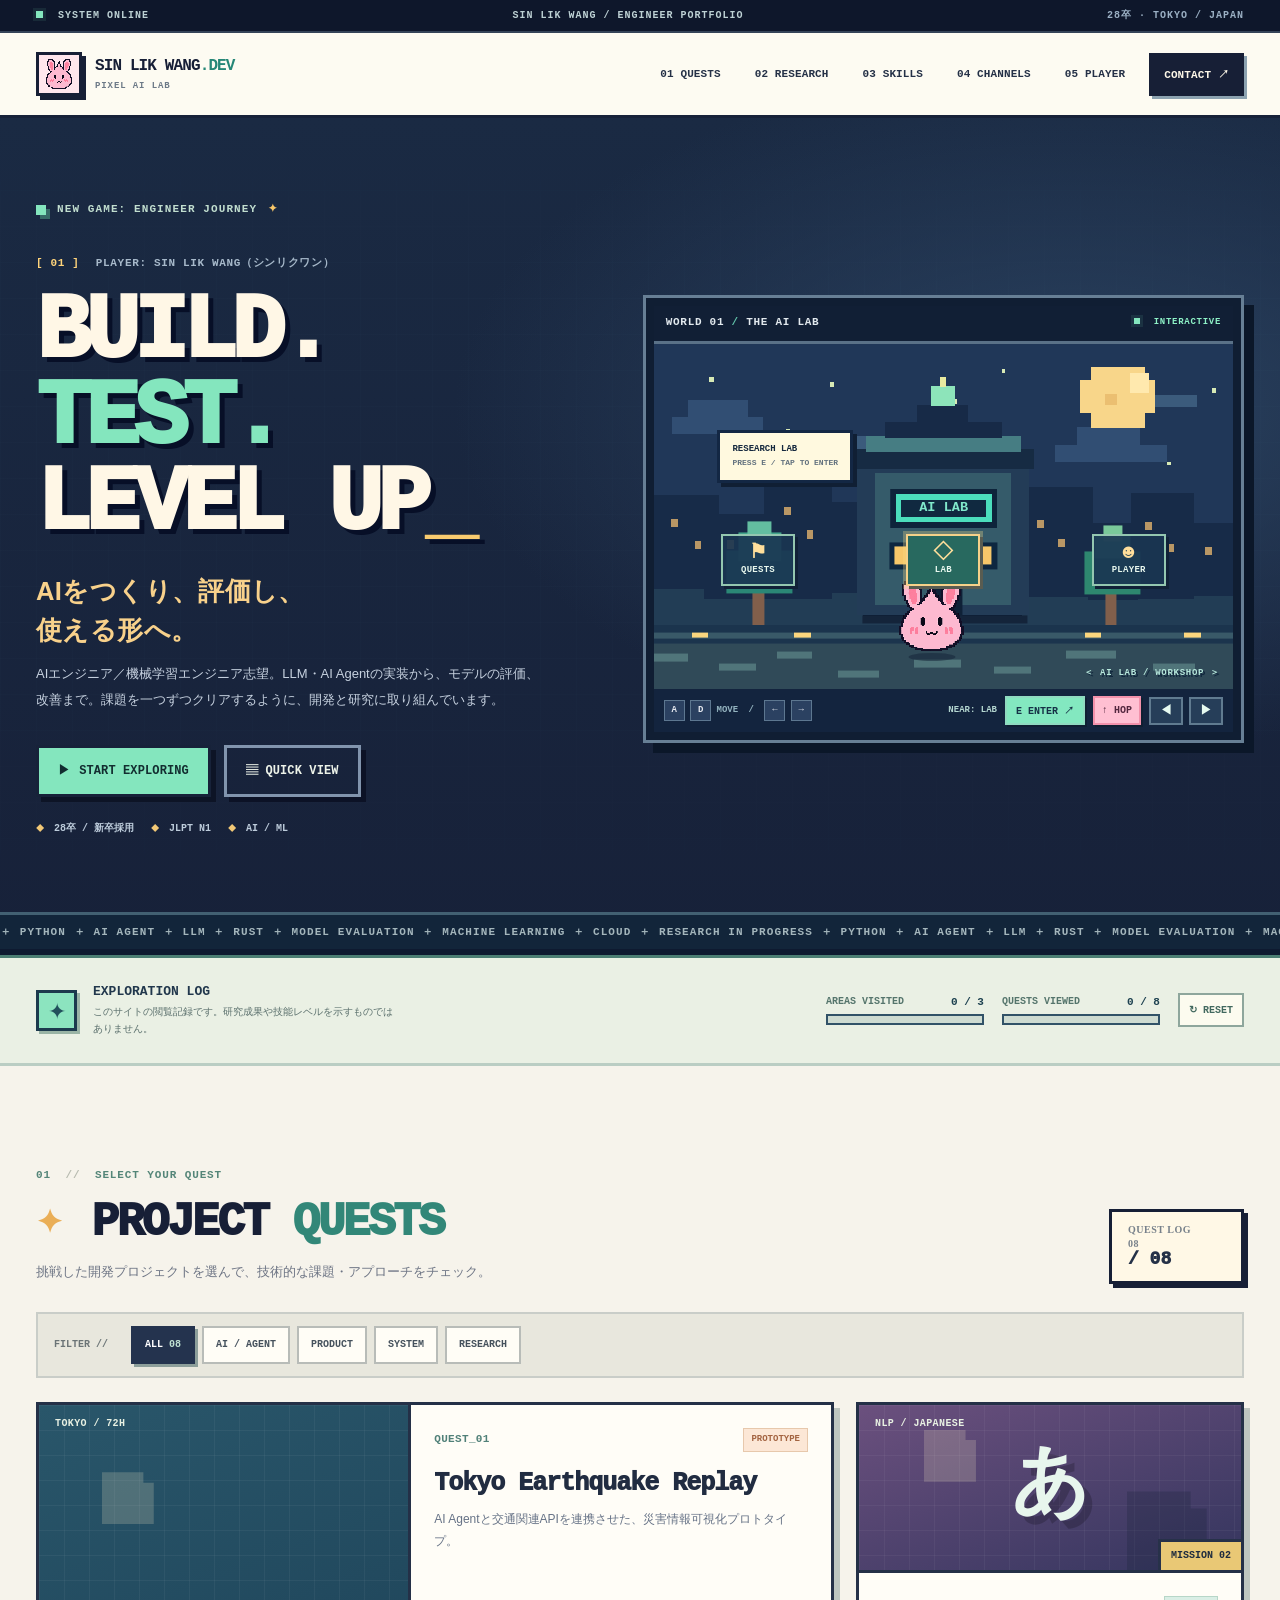
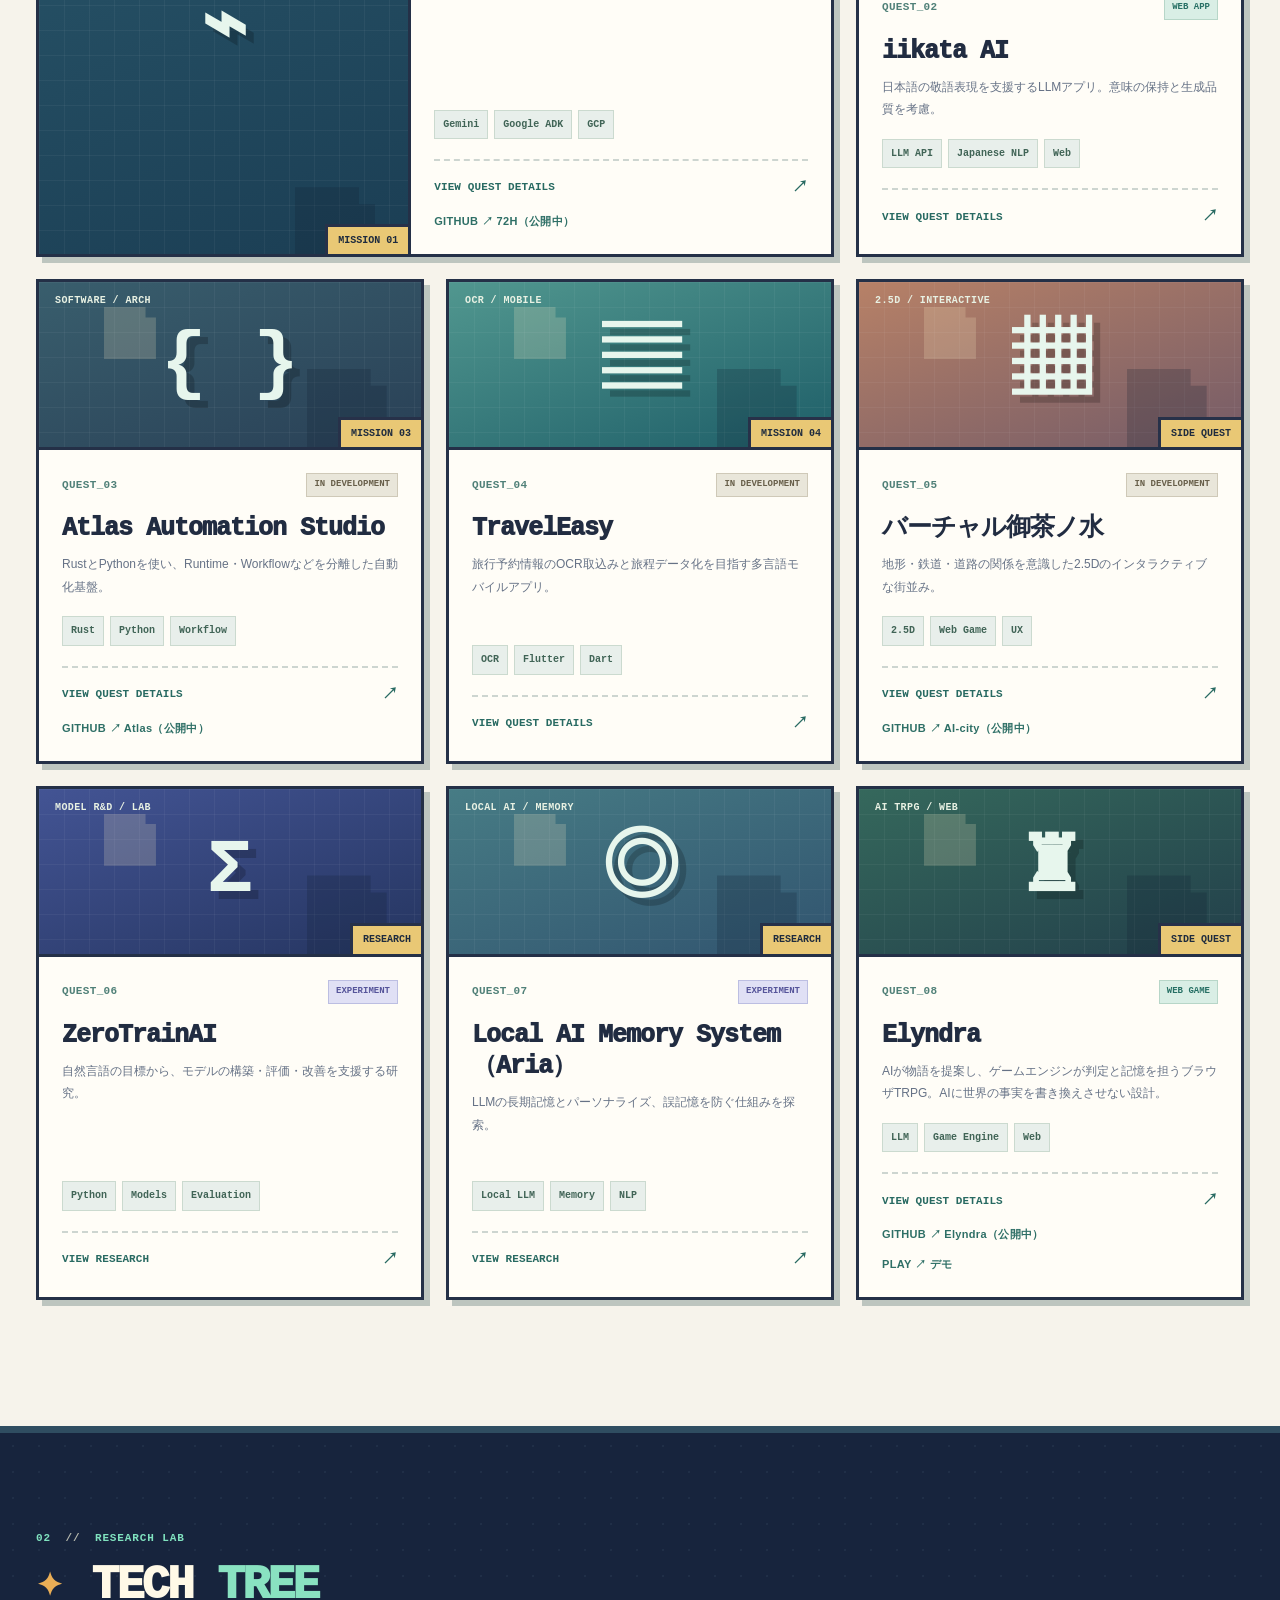
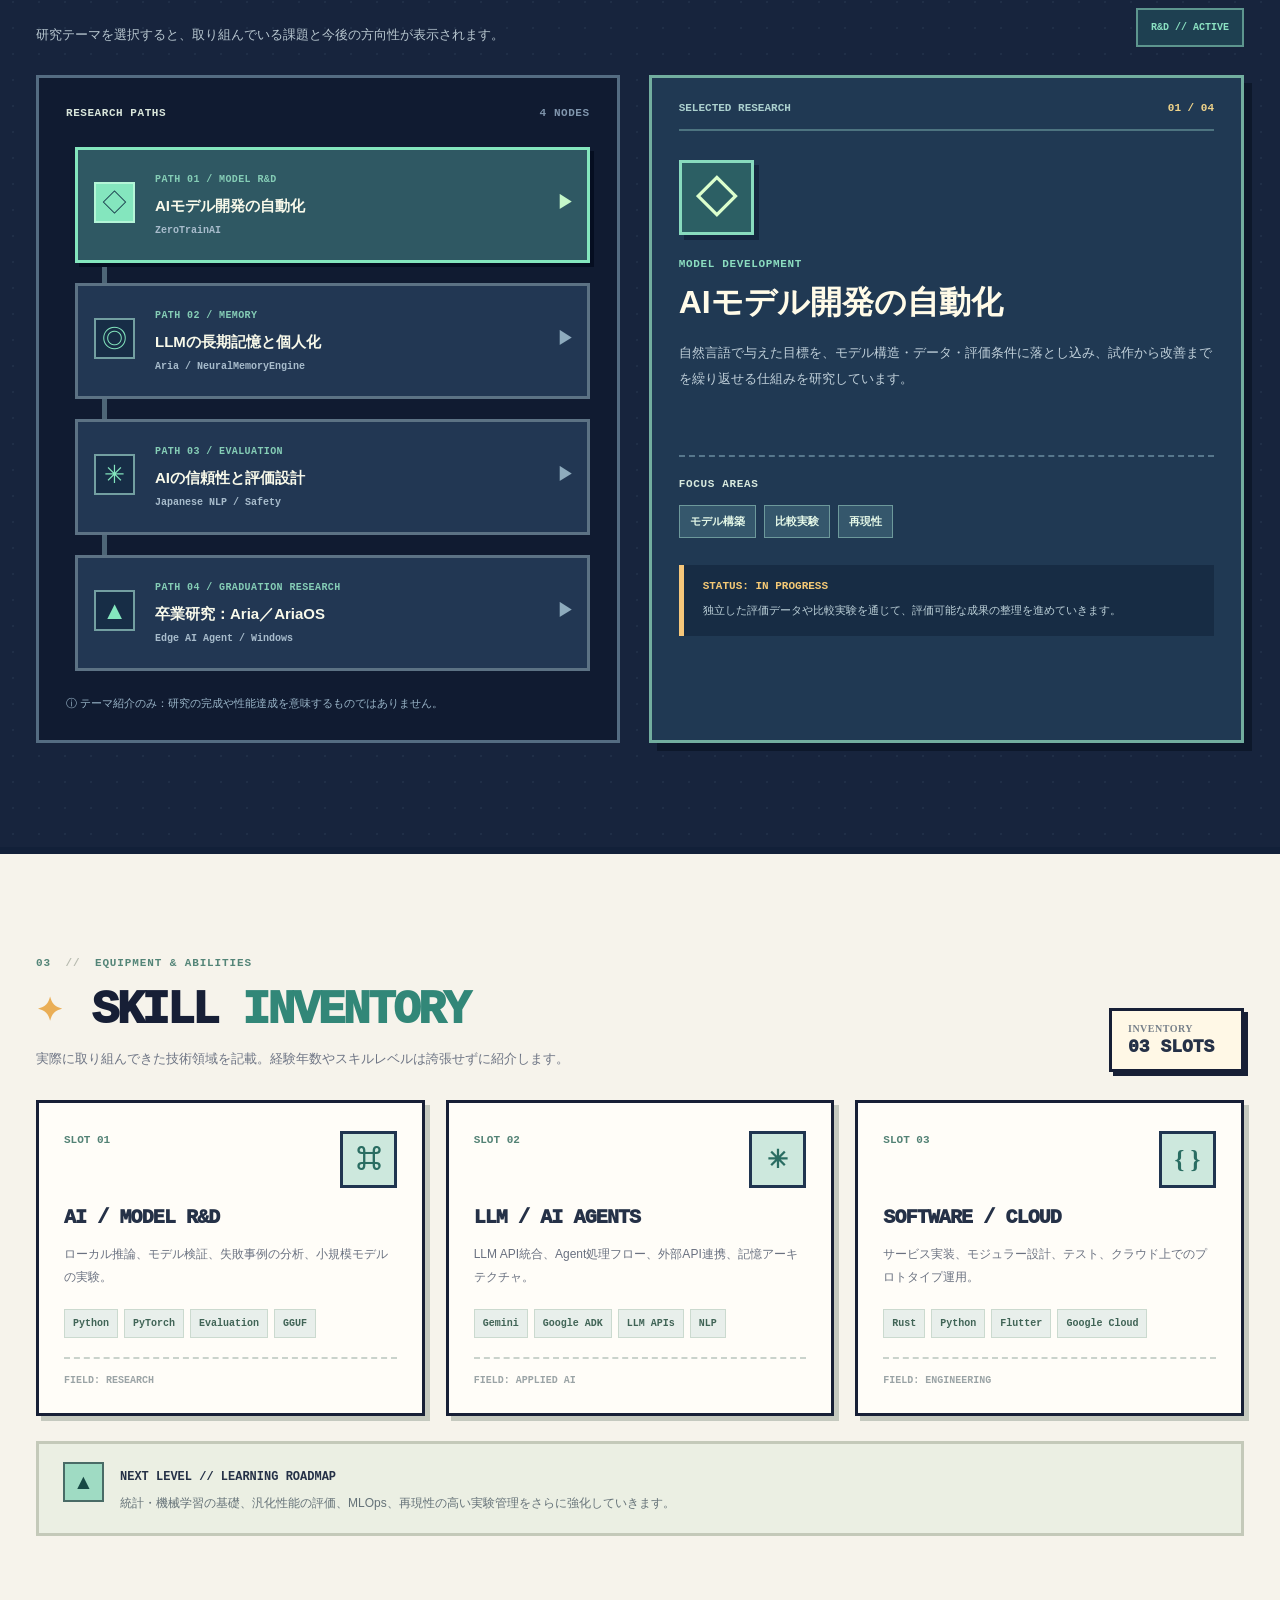
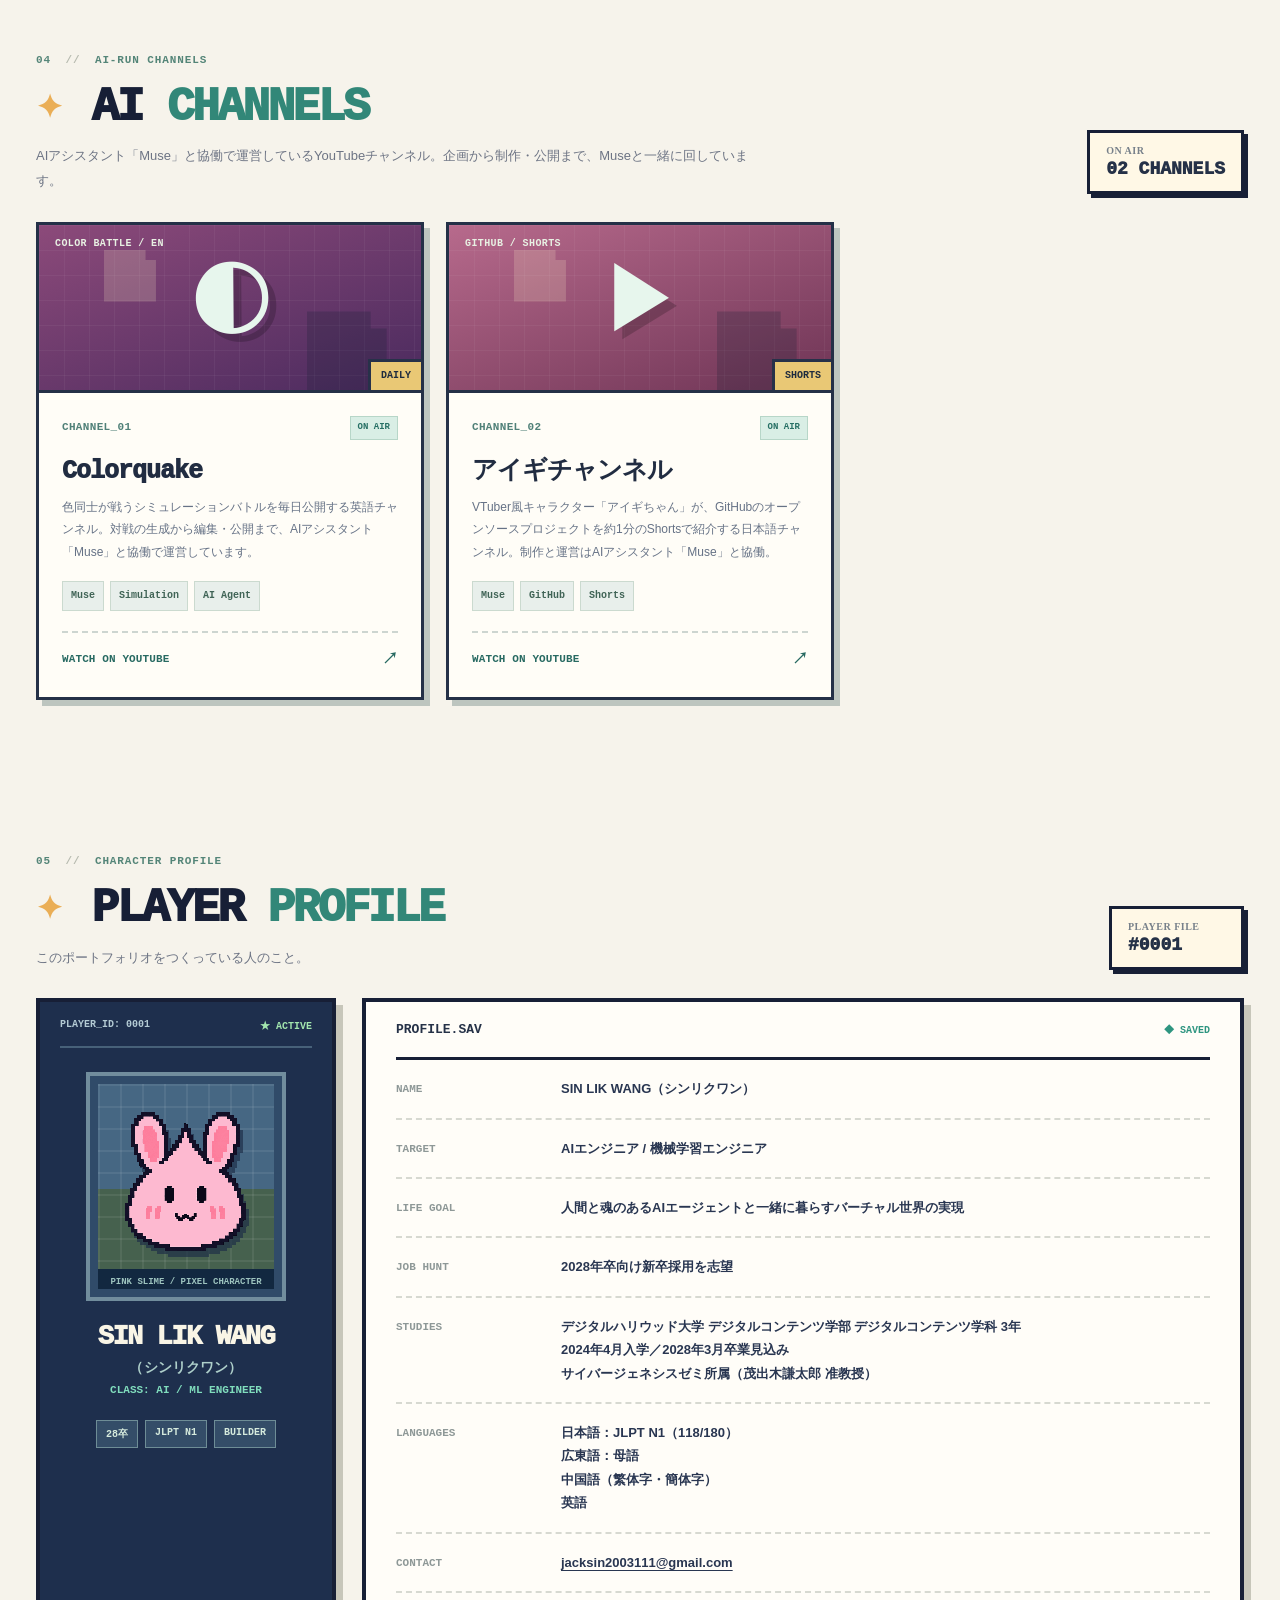
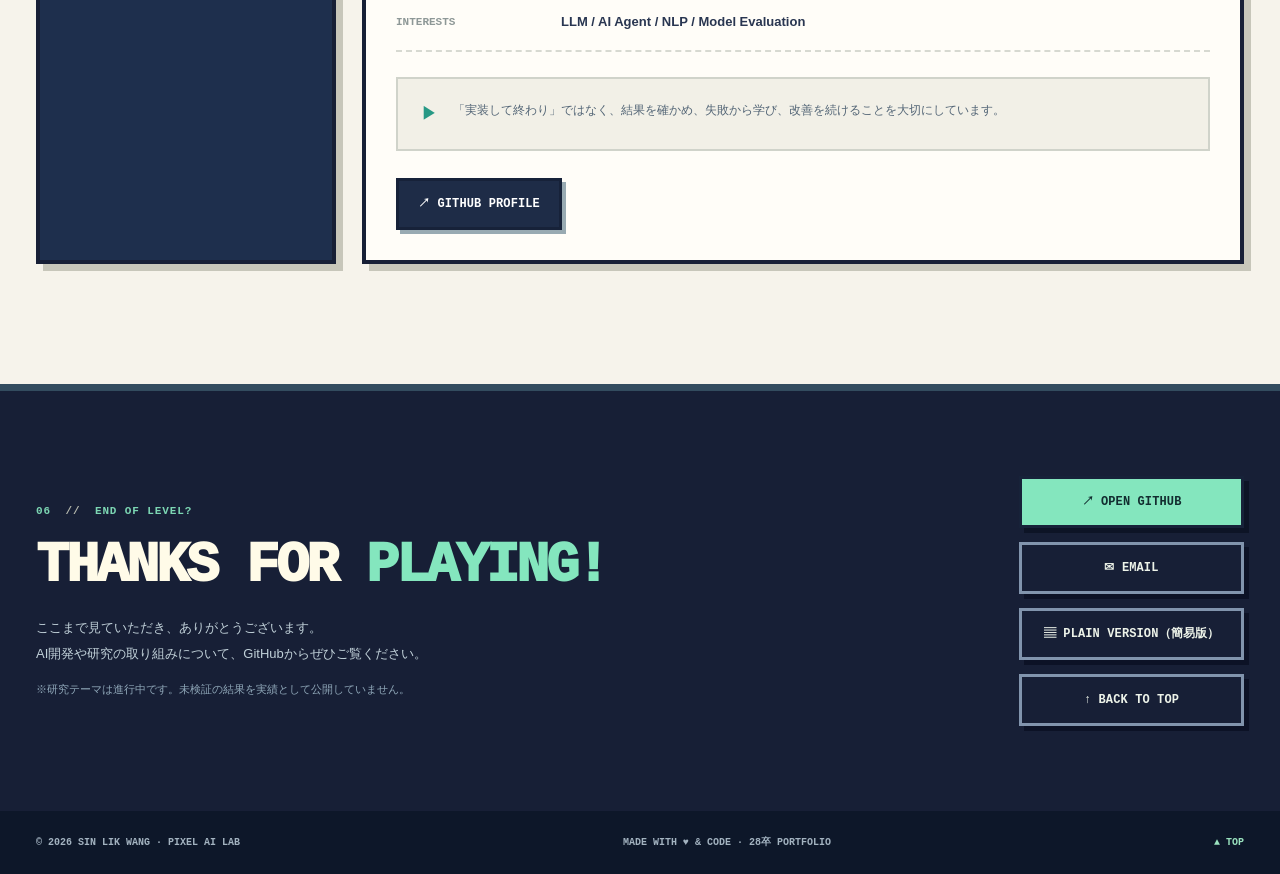
==== commit 6d2c4bc3: "Aigi Channel card: also operated with Muse" ====
--- a/index.html
+++ b/index.html
@@ -209,7 +209,7 @@
       <div class="section-head reveal"><div><div class="section-no">04 <span>//</span> AI-RUN CHANNELS</div><h2 id="channelsTitle"><span class="pfx-star">✦</span> AI <span class="heading-accent">CHANNELS</span></h2><p class="section-desc">AIアシスタント「Muse」と協働で運営しているYouTubeチャンネル。企画から制作・公開まで、Museと一緒に回しています。</p></div><div class="head-corner"><span>ON AIR</span><strong>02 CHANNELS</strong></div></div>
       <div class="quest-grid">
         <article class="quest-card reveal"><div class="quest-art art-colorquake"><div class="art-grid"></div><span class="quest-icon" aria-hidden="true">◐</span><span class="quest-tiny">COLOR BATTLE / EN</span><div class="quest-art-label">DAILY</div></div><div class="quest-info"><div class="quest-top"><span class="quest-number">CHANNEL_01</span><span class="state-pill state-product">ON AIR</span></div><h3>Colorquake</h3><p>色同士が戦うシミュレーションバトルを毎日公開する英語チャンネル。対戦の生成から編集・公開まで、AIアシスタント「Muse」と協働で運営しています。</p><div class="tag-list"><span>Muse</span><span>Simulation</span><span>AI Agent</span></div><a class="quest-open" href="https://www.youtube.com/@Colorquake" target="_blank" rel="noopener noreferrer">WATCH ON YOUTUBE <span aria-hidden="true">↗</span></a></div></article>
-        <article class="quest-card reveal"><div class="quest-art art-aigi"><div class="art-grid"></div><span class="quest-icon" aria-hidden="true">▶</span><span class="quest-tiny">GITHUB / SHORTS</span><div class="quest-art-label">SHORTS</div></div><div class="quest-info"><div class="quest-top"><span class="quest-number">CHANNEL_02</span><span class="state-pill state-product">ON AIR</span></div><h3>アイギチャンネル</h3><p>VTuber風キャラクター「アイギちゃん」が、GitHubのオープンソースプロジェクトを約1分のShortsで紹介する日本語チャンネル。</p><div class="tag-list"><span>GitHub</span><span>Shorts</span><span>VTuber</span></div><a class="quest-open" href="https://youtube.com/@aigichan" target="_blank" rel="noopener noreferrer">WATCH ON YOUTUBE <span aria-hidden="true">↗</span></a></div></article>
+        <article class="quest-card reveal"><div class="quest-art art-aigi"><div class="art-grid"></div><span class="quest-icon" aria-hidden="true">▶</span><span class="quest-tiny">GITHUB / SHORTS</span><div class="quest-art-label">SHORTS</div></div><div class="quest-info"><div class="quest-top"><span class="quest-number">CHANNEL_02</span><span class="state-pill state-product">ON AIR</span></div><h3>アイギチャンネル</h3><p>VTuber風キャラクター「アイギちゃん」が、GitHubのオープンソースプロジェクトを約1分のShortsで紹介する日本語チャンネル。制作と運営はAIアシスタント「Muse」と協働。</p><div class="tag-list"><span>Muse</span><span>GitHub</span><span>Shorts</span></div><a class="quest-open" href="https://youtube.com/@aigichan" target="_blank" rel="noopener noreferrer">WATCH ON YOUTUBE <span aria-hidden="true">↗</span></a></div></article>
       </div>
     </section>
 
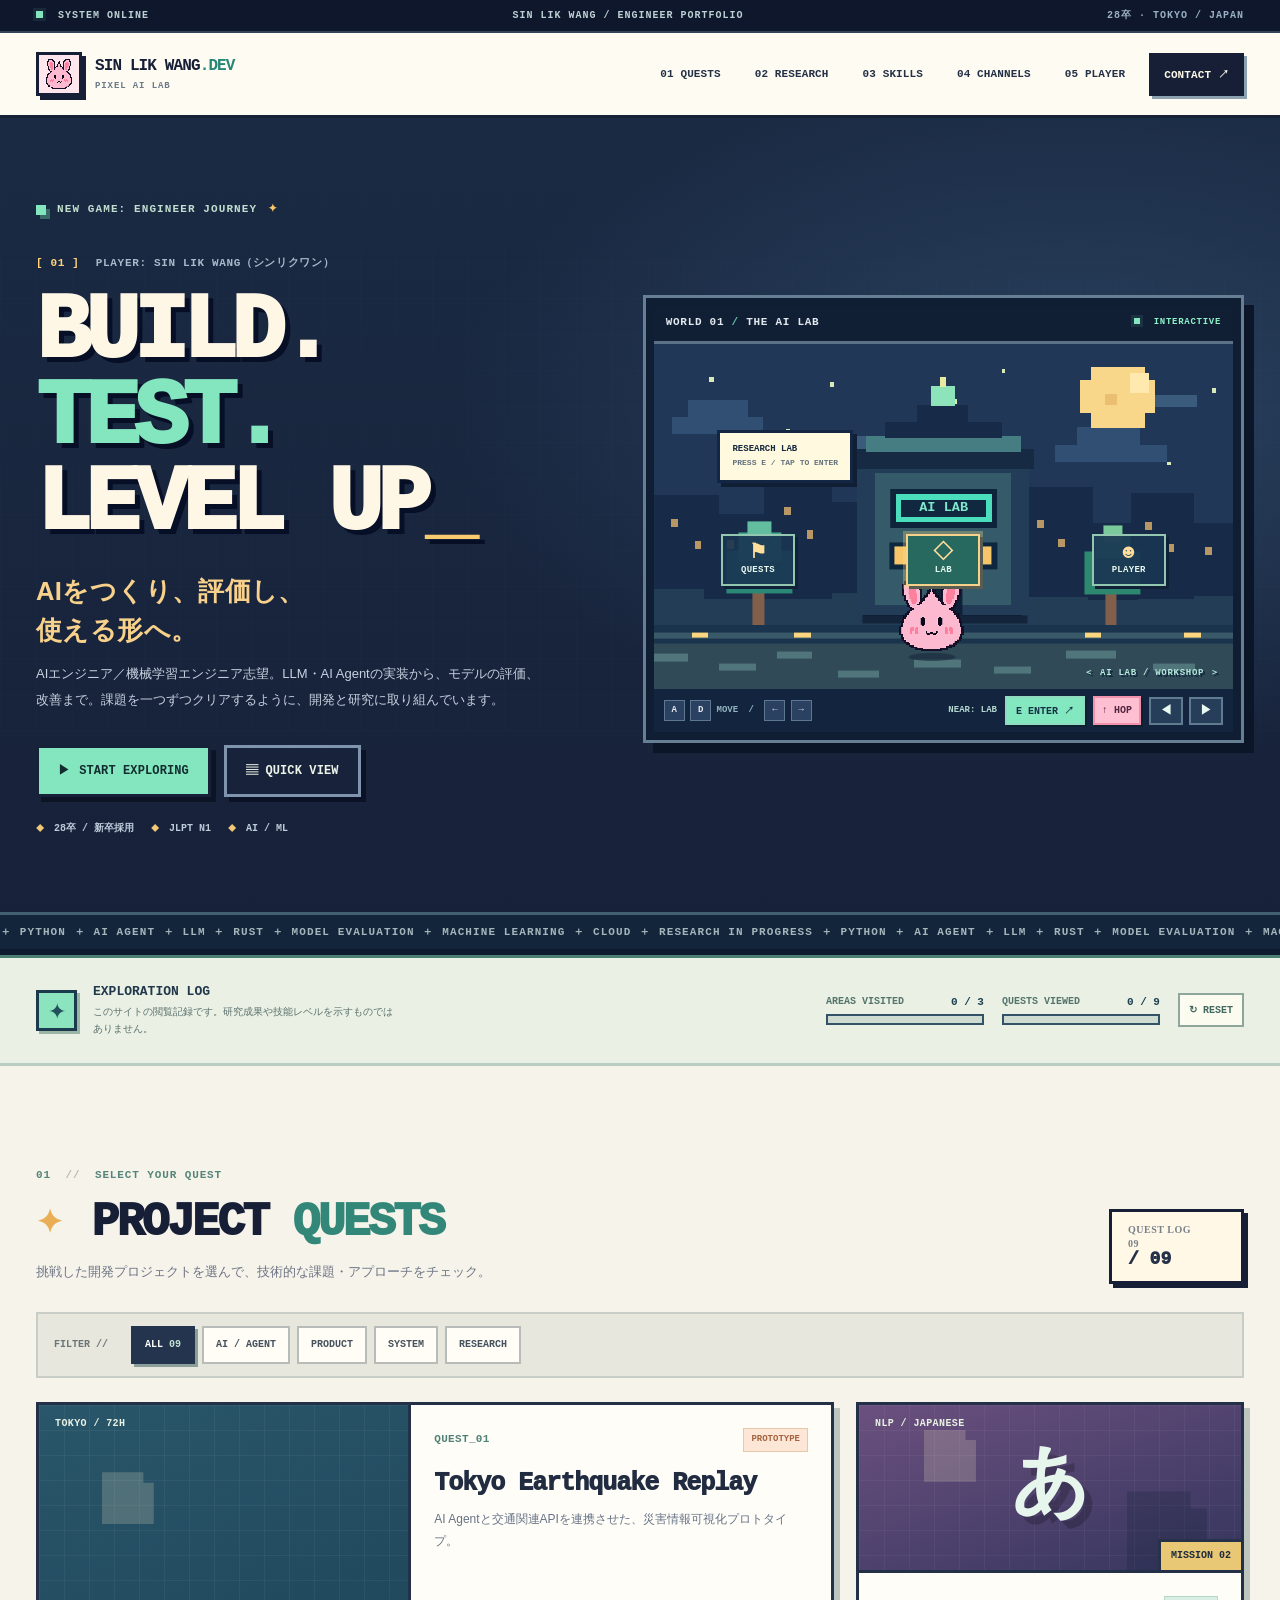
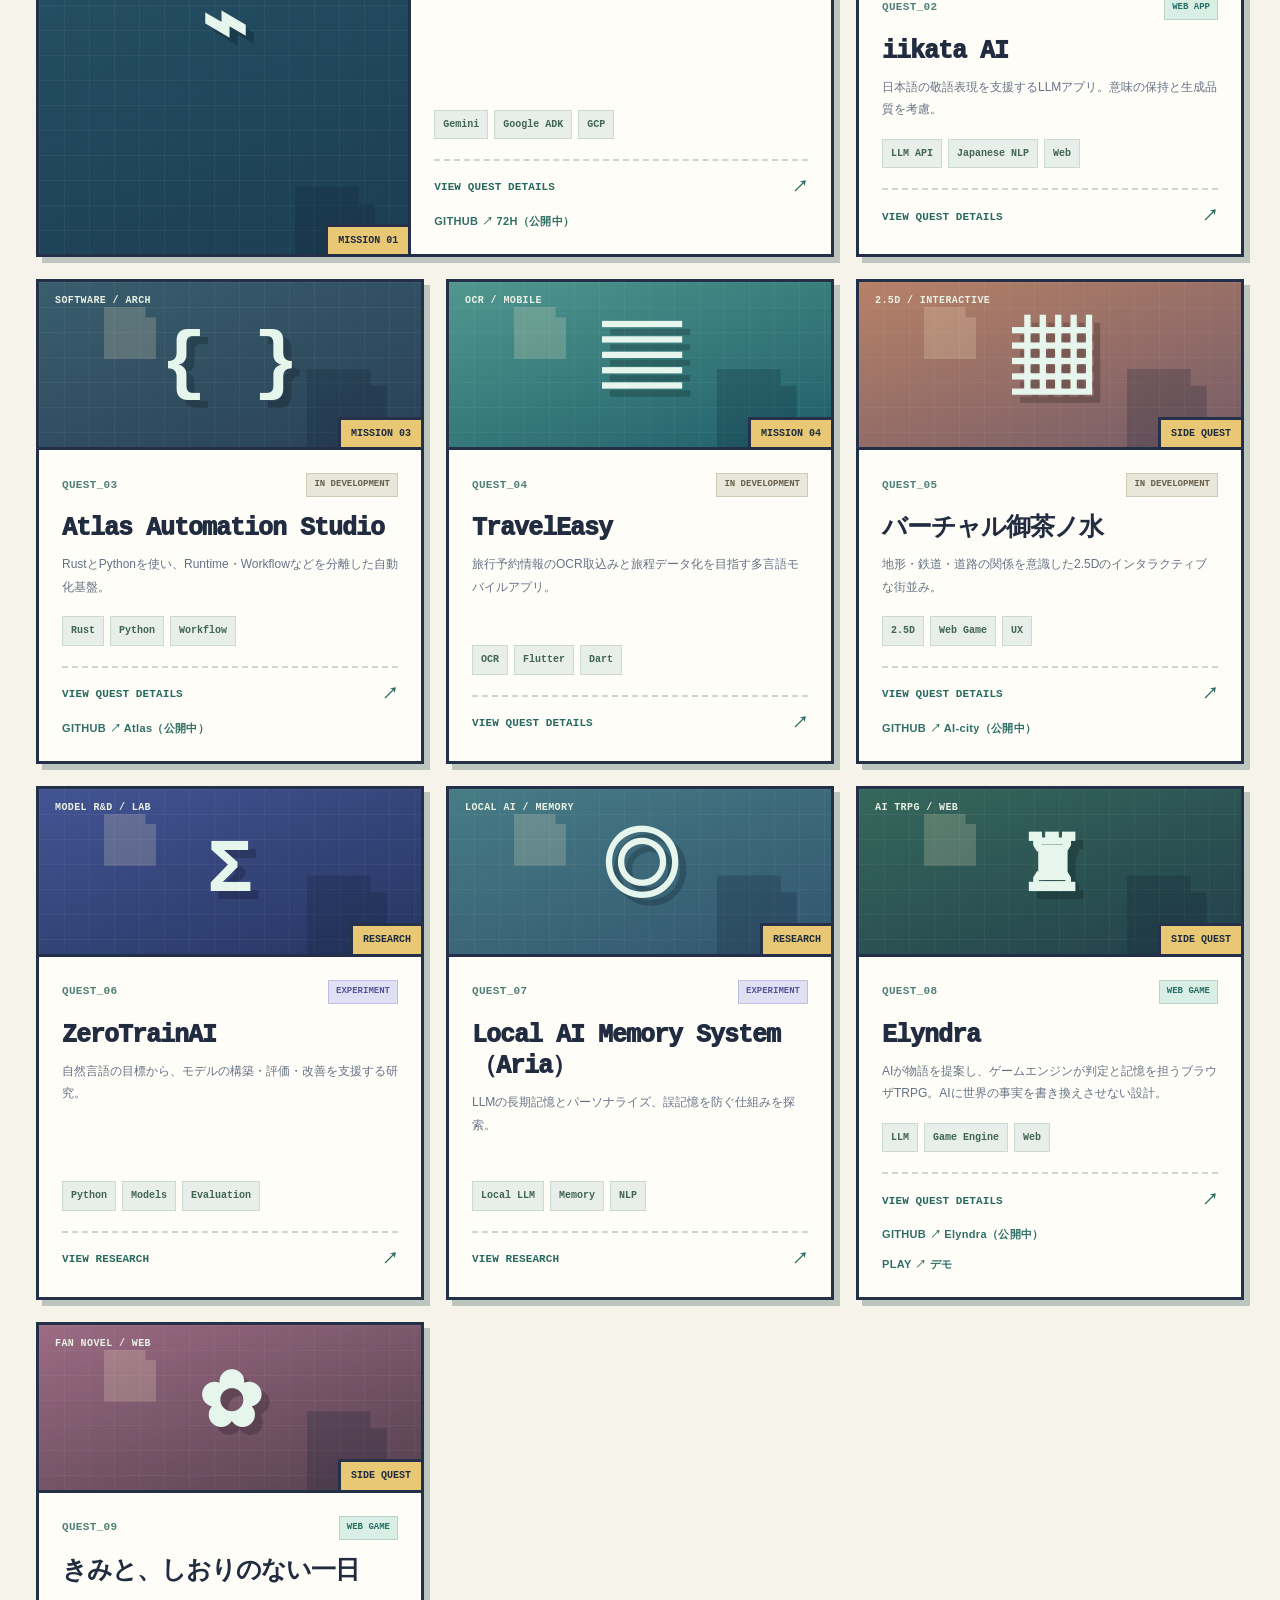
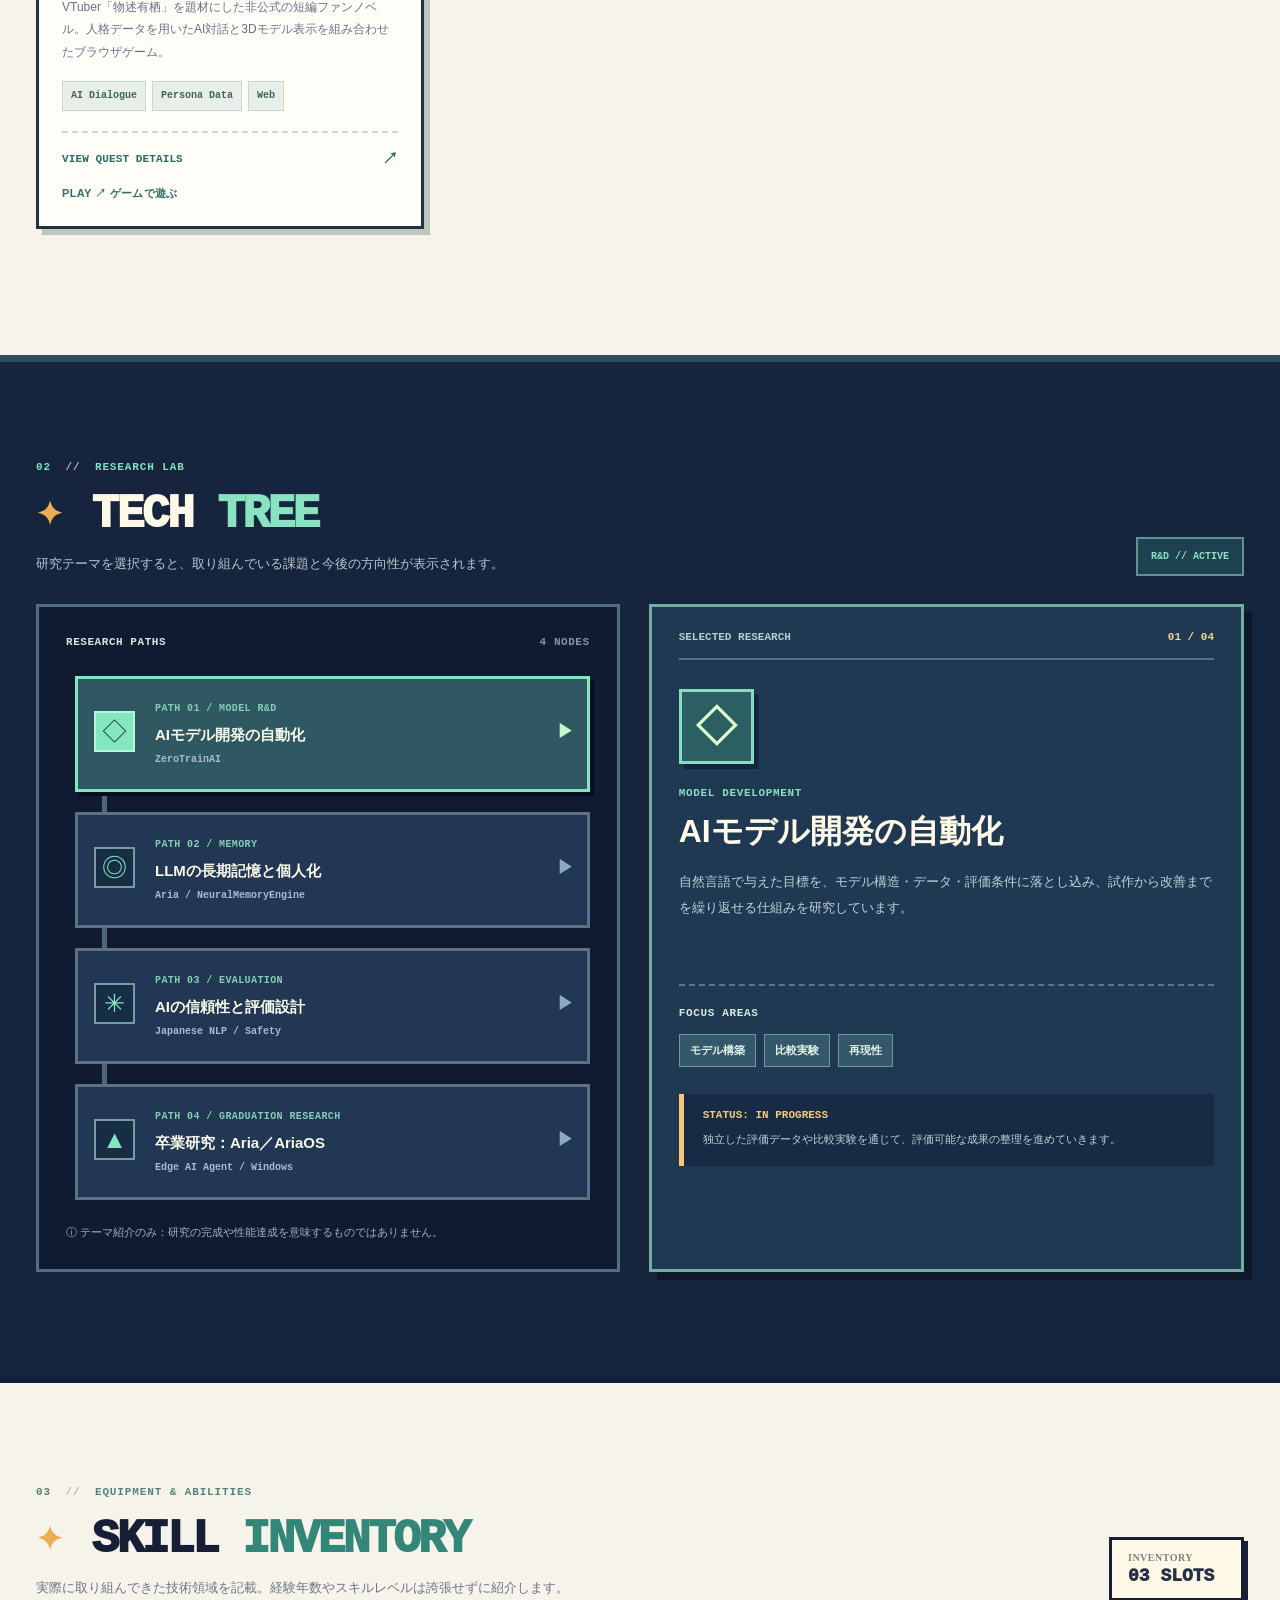
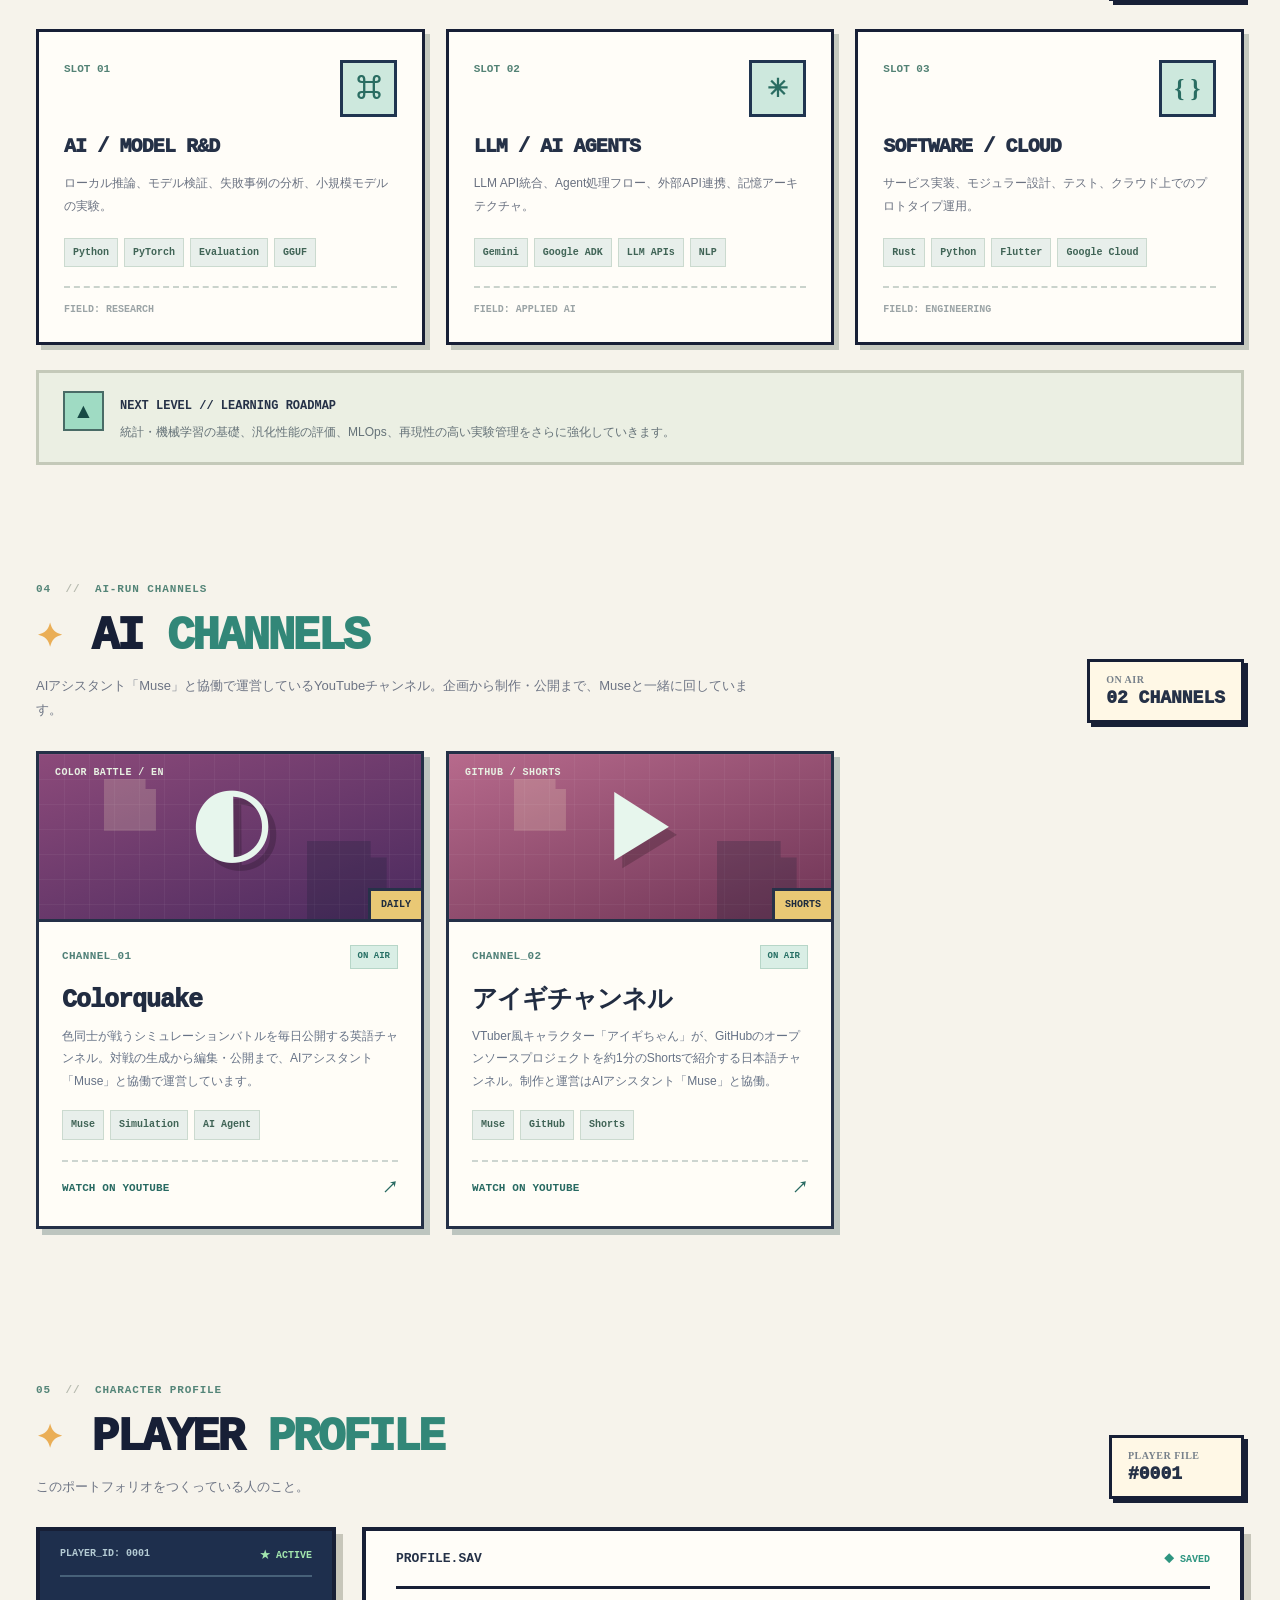
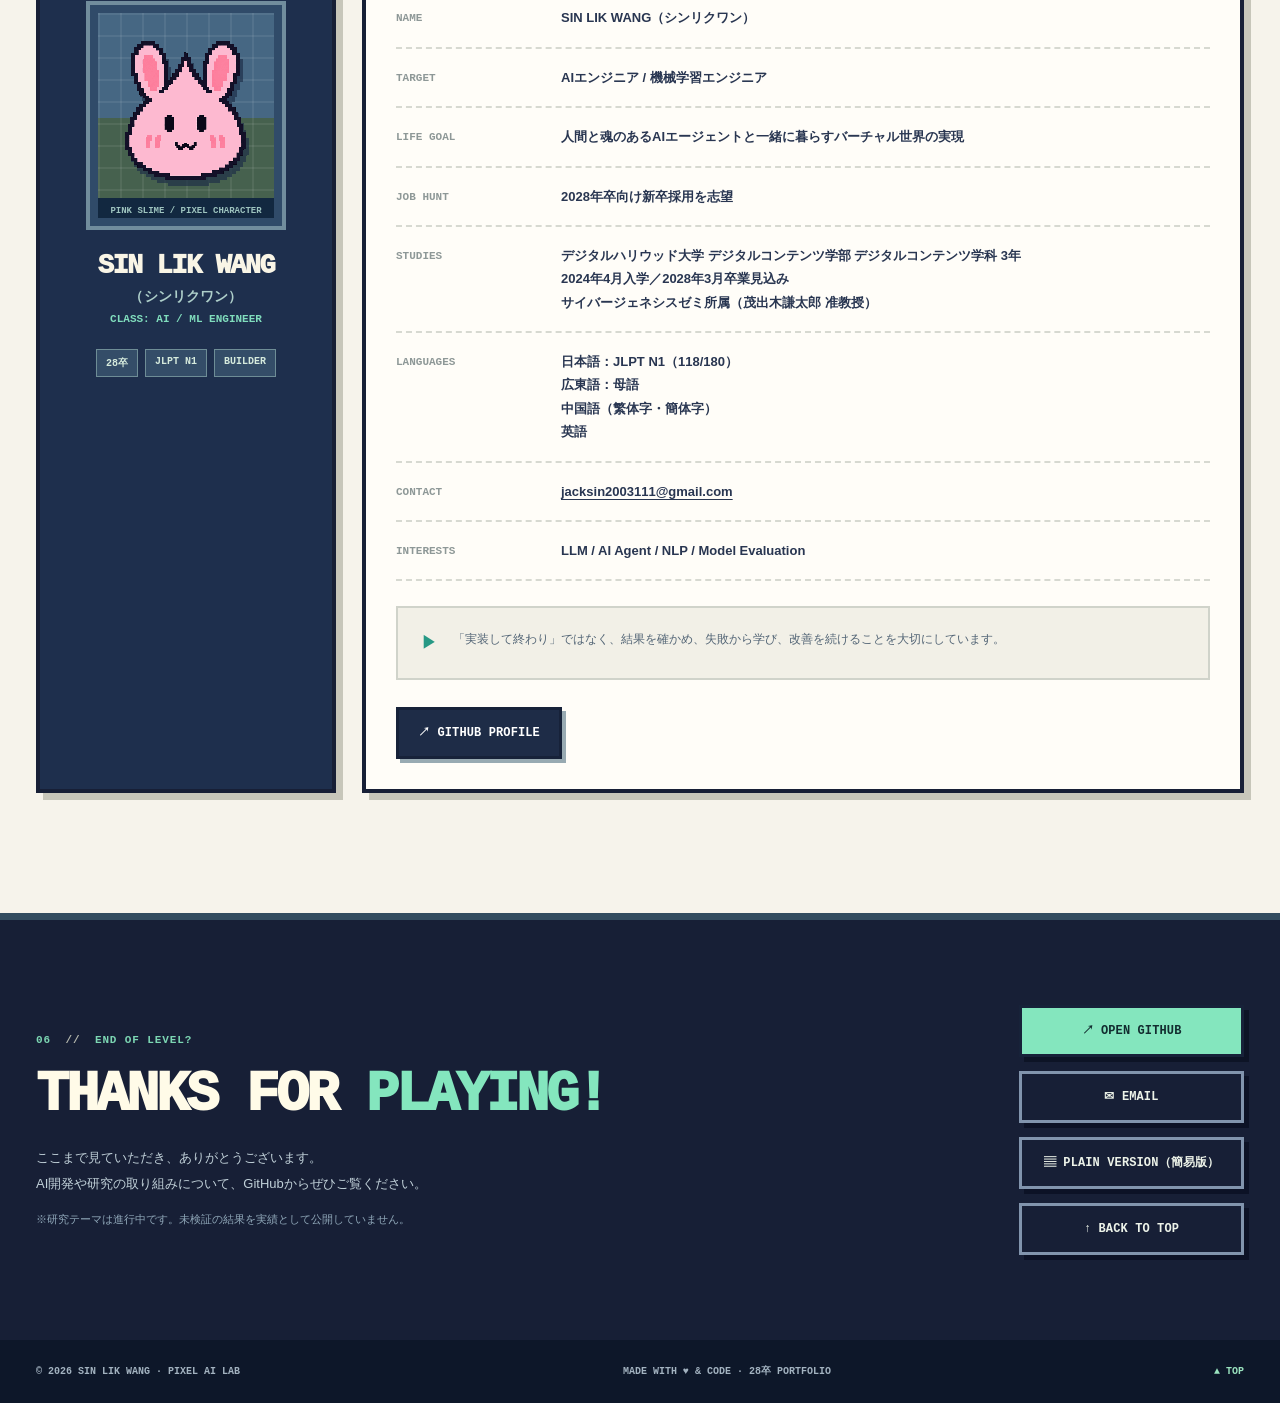
==== commit 9a269ada: "Add Arisu fan novel game as QUEST_09 with Vercel play link; quest counts 8 to 9" ====
--- a/index.html
+++ b/index.html
@@ -140,18 +140,18 @@
         <div class="adventure-intro"><span class="adventure-star" aria-hidden="true">✦</span><div><strong>EXPLORATION LOG</strong><small>このサイトの閲覧記録です。研究成果や技能レベルを示すものではありません。</small></div></div>
         <div class="adventure-stats">
           <div class="adventure-stat"><div><span>AREAS VISITED</span><strong id="zoneProgressText">0 / 3</strong></div><progress id="zoneProgress" max="3" value="0" aria-label="探索したエリア数"></progress></div>
-          <div class="adventure-stat"><div><span>QUESTS VIEWED</span><strong id="questProgressText">0 / 8</strong></div><progress id="questProgress" max="8" value="0" aria-label="技術詳細を閲覧した作品数"></progress></div>
+          <div class="adventure-stat"><div><span>QUESTS VIEWED</span><strong id="questProgressText">0 / 9</strong></div><progress id="questProgress" max="9" value="0" aria-label="技術詳細を閲覧した作品数"></progress></div>
           <button type="button" class="adventure-reset" id="resetProgress" aria-label="このブラウザの探索記録だけをリセットする">↻ RESET</button>
         </div>
       </div>
     </aside>
 
     <section class="section shell" id="projects" aria-labelledby="projectsTitle">
-      <div class="section-head reveal"><div><div class="section-no">01 <span>//</span> SELECT YOUR QUEST</div><h2 id="projectsTitle"><span class="pfx-star">✦</span> PROJECT <span class="heading-accent">QUESTS</span></h2><p class="section-desc">挑戦した開発プロジェクトを選んで、技術的な課題・アプローチをチェック。</p></div><div class="head-corner"><span>QUEST LOG</span><strong><span id="questCount">08</span> / 08</strong></div></div>
+      <div class="section-head reveal"><div><div class="section-no">01 <span>//</span> SELECT YOUR QUEST</div><h2 id="projectsTitle"><span class="pfx-star">✦</span> PROJECT <span class="heading-accent">QUESTS</span></h2><p class="section-desc">挑戦した開発プロジェクトを選んで、技術的な課題・アプローチをチェック。</p></div><div class="head-corner"><span>QUEST LOG</span><strong><span id="questCount">09</span> / 09</strong></div></div>
       <div class="filter-panel reveal" aria-label="プロジェクトフィルター">
         <span class="filter-caption">FILTER //</span>
         <div class="filters" role="group" aria-label="プロジェクトのカテゴリ">
-          <button type="button" class="filter active" data-filter="all" aria-pressed="true">ALL <span>08</span></button>
+          <button type="button" class="filter active" data-filter="all" aria-pressed="true">ALL <span>09</span></button>
           <button type="button" class="filter" data-filter="agent" aria-pressed="false">AI / AGENT</button>
           <button type="button" class="filter" data-filter="product" aria-pressed="false">PRODUCT</button>
           <button type="button" class="filter" data-filter="system" aria-pressed="false">SYSTEM</button>
@@ -167,6 +167,7 @@
         <article class="quest-card reveal" data-category="research"><div class="quest-art art-zero"><div class="art-grid"></div><span class="quest-icon" aria-hidden="true">Σ</span><span class="quest-tiny">MODEL R&D / LAB</span><div class="quest-art-label">RESEARCH</div></div><div class="quest-info"><div class="quest-top"><span class="quest-number">QUEST_06</span><span class="state-pill state-research">EXPERIMENT</span></div><h3>ZeroTrainAI</h3><p>自然言語の目標から、モデルの構築・評価・改善を支援する研究。</p><div class="tag-list"><span>Python</span><span>Models</span><span>Evaluation</span></div><button class="quest-open" type="button" data-quest="zero">VIEW RESEARCH <span aria-hidden="true">↗</span></button></div></article>
         <article class="quest-card reveal" data-category="research agent"><div class="quest-art art-memory"><div class="art-grid"></div><span class="quest-icon" aria-hidden="true">◎</span><span class="quest-tiny">LOCAL AI / MEMORY</span><div class="quest-art-label">RESEARCH</div></div><div class="quest-info"><div class="quest-top"><span class="quest-number">QUEST_07</span><span class="state-pill state-research">EXPERIMENT</span></div><h3>Local AI Memory System（Aria）</h3><p>LLMの長期記憶とパーソナライズ、誤記憶を防ぐ仕組みを探索。</p><div class="tag-list"><span>Local LLM</span><span>Memory</span><span>NLP</span></div><button class="quest-open" type="button" data-quest="memory">VIEW RESEARCH <span aria-hidden="true">↗</span></button></div></article>
         <article class="quest-card reveal" data-category="agent product"><div class="quest-art art-elyndra"><div class="art-grid"></div><span class="quest-icon" aria-hidden="true">♜</span><span class="quest-tiny">AI TRPG / WEB</span><div class="quest-art-label">SIDE QUEST</div></div><div class="quest-info"><div class="quest-top"><span class="quest-number">QUEST_08</span><span class="state-pill state-product">WEB GAME</span></div><h3>Elyndra</h3><p>AIが物語を提案し、ゲームエンジンが判定と記憶を担うブラウザTRPG。AIに世界の事実を書き換えさせない設計。</p><div class="tag-list"><span>LLM</span><span>Game Engine</span><span>Web</span></div><button class="quest-open" type="button" data-quest="elyndra">VIEW QUEST DETAILS <span aria-hidden="true">↗</span></button><a class="quest-repo" href="https://github.com/jacksin2031/Elyndra" target="_blank" rel="noopener noreferrer">GITHUB ↗ Elyndra（公開中）</a> <a class="quest-repo" href="https://a24dc523.github.io/Elyndra/" target="_blank" rel="noopener noreferrer">PLAY ↗ デモ</a></div></article>
+        <article class="quest-card reveal" data-category="agent product"><div class="quest-art art-arisu"><div class="art-grid"></div><span class="quest-icon" aria-hidden="true">✿</span><span class="quest-tiny">FAN NOVEL / WEB</span><div class="quest-art-label">SIDE QUEST</div></div><div class="quest-info"><div class="quest-top"><span class="quest-number">QUEST_09</span><span class="state-pill state-product">WEB GAME</span></div><h3>きみと、しおりのない一日</h3><p>VTuber「物述有栖」を題材にした非公式の短編ファンノベル。人格データを用いたAI対話と3Dモデル表示を組み合わせたブラウザゲーム。</p><div class="tag-list"><span>AI Dialogue</span><span>Persona Data</span><span>Web</span></div><button class="quest-open" type="button" data-quest="arisu">VIEW QUEST DETAILS <span aria-hidden="true">↗</span></button><a class="quest-repo" href="https://arisu-tea-party.vercel.app/" target="_blank" rel="noopener noreferrer">PLAY ↗ ゲームで遊ぶ</a></div></article>
       </div>
     </section>
 
--- a/styles.css
+++ b/styles.css
@@ -136,6 +136,7 @@
 .art-zero{background:linear-gradient(160deg,#435494,#253560)}
 .art-memory{background:linear-gradient(160deg,#477c85,#31546f)}
 .art-elyndra{background:linear-gradient(160deg,#35685c,#223f4a)}
+.art-arisu{background:linear-gradient(160deg,#9c6b84,#54404f)}
 .art-colorquake{background:linear-gradient(160deg,#8c4a7a,#4a2a5e)}
 .art-aigi{background:linear-gradient(160deg,#b76a8c,#6e3455)}
 .quest-art:before,.quest-art:after{position:absolute;content:"";background:#f7eac133;width:52px;height:52px;clip-path:polygon(0 0,80% 0,80% 20%,100% 20%,100% 100%,0 100%)}
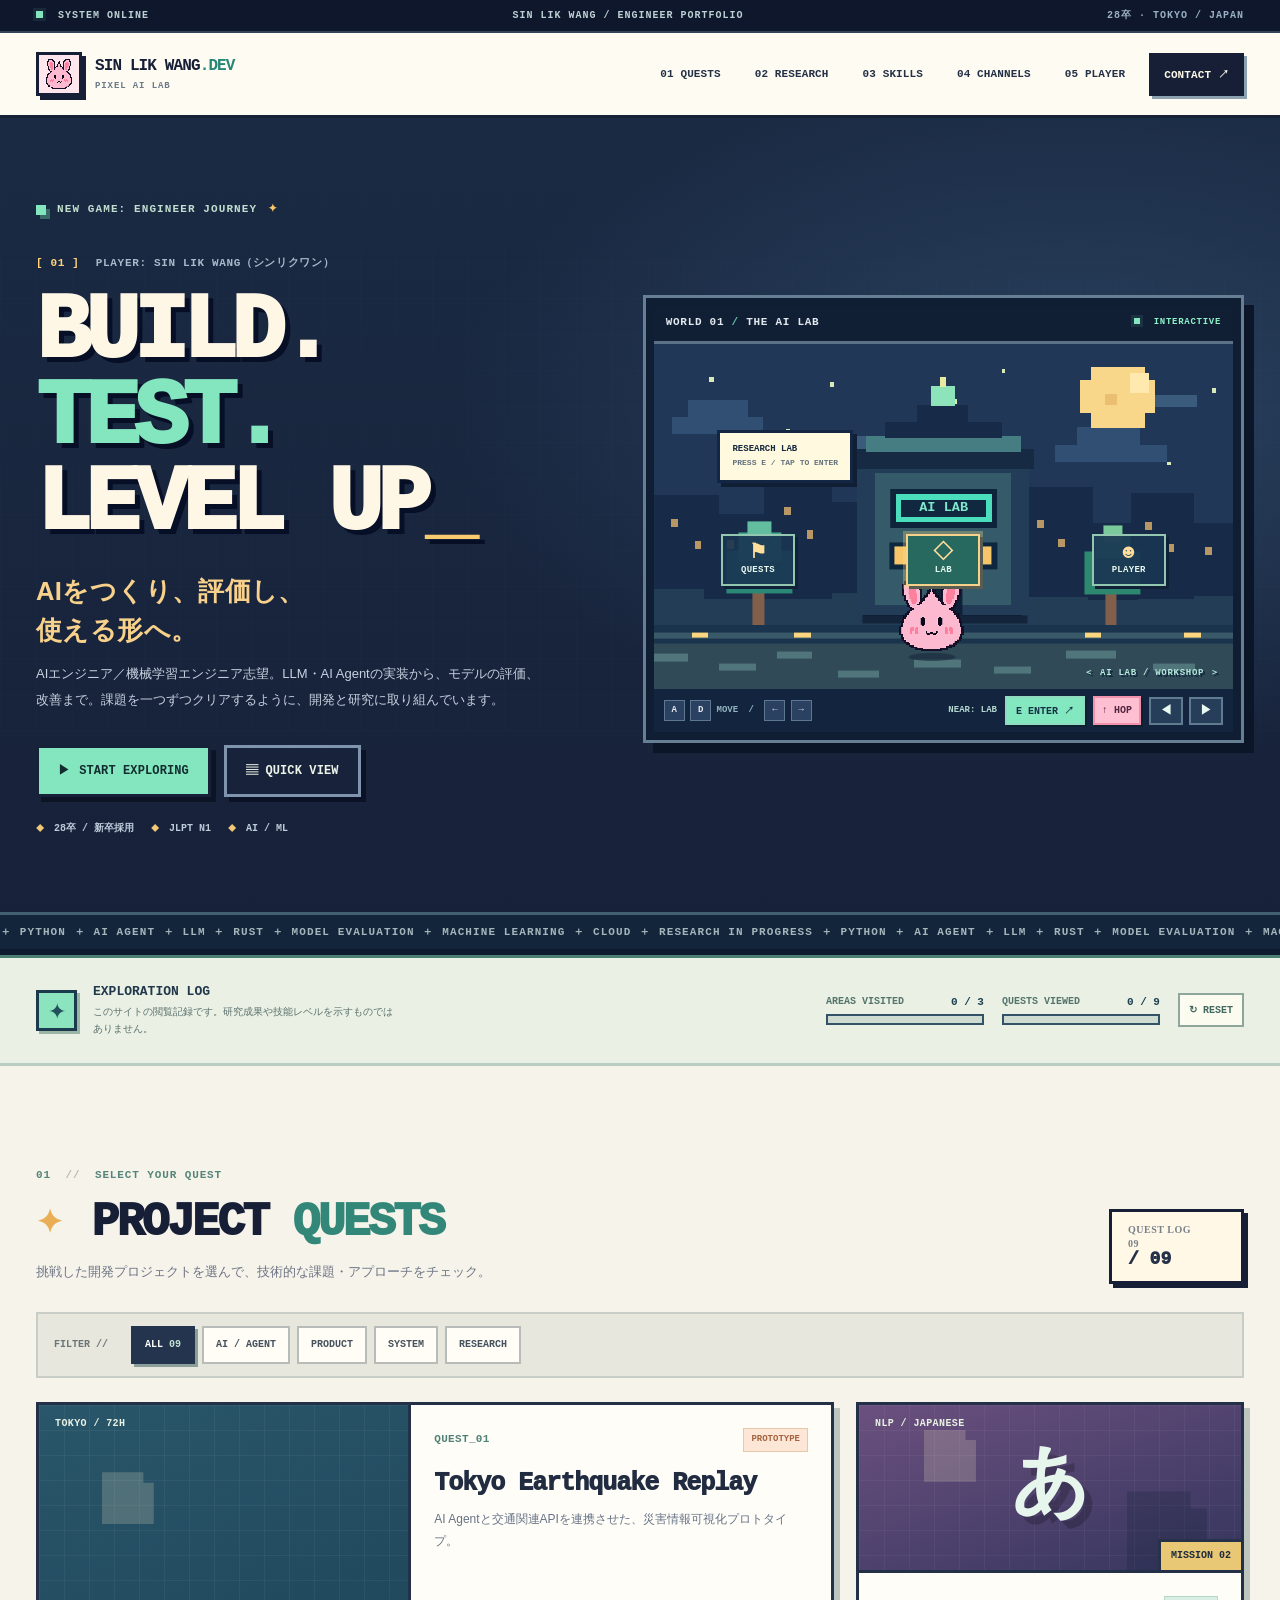
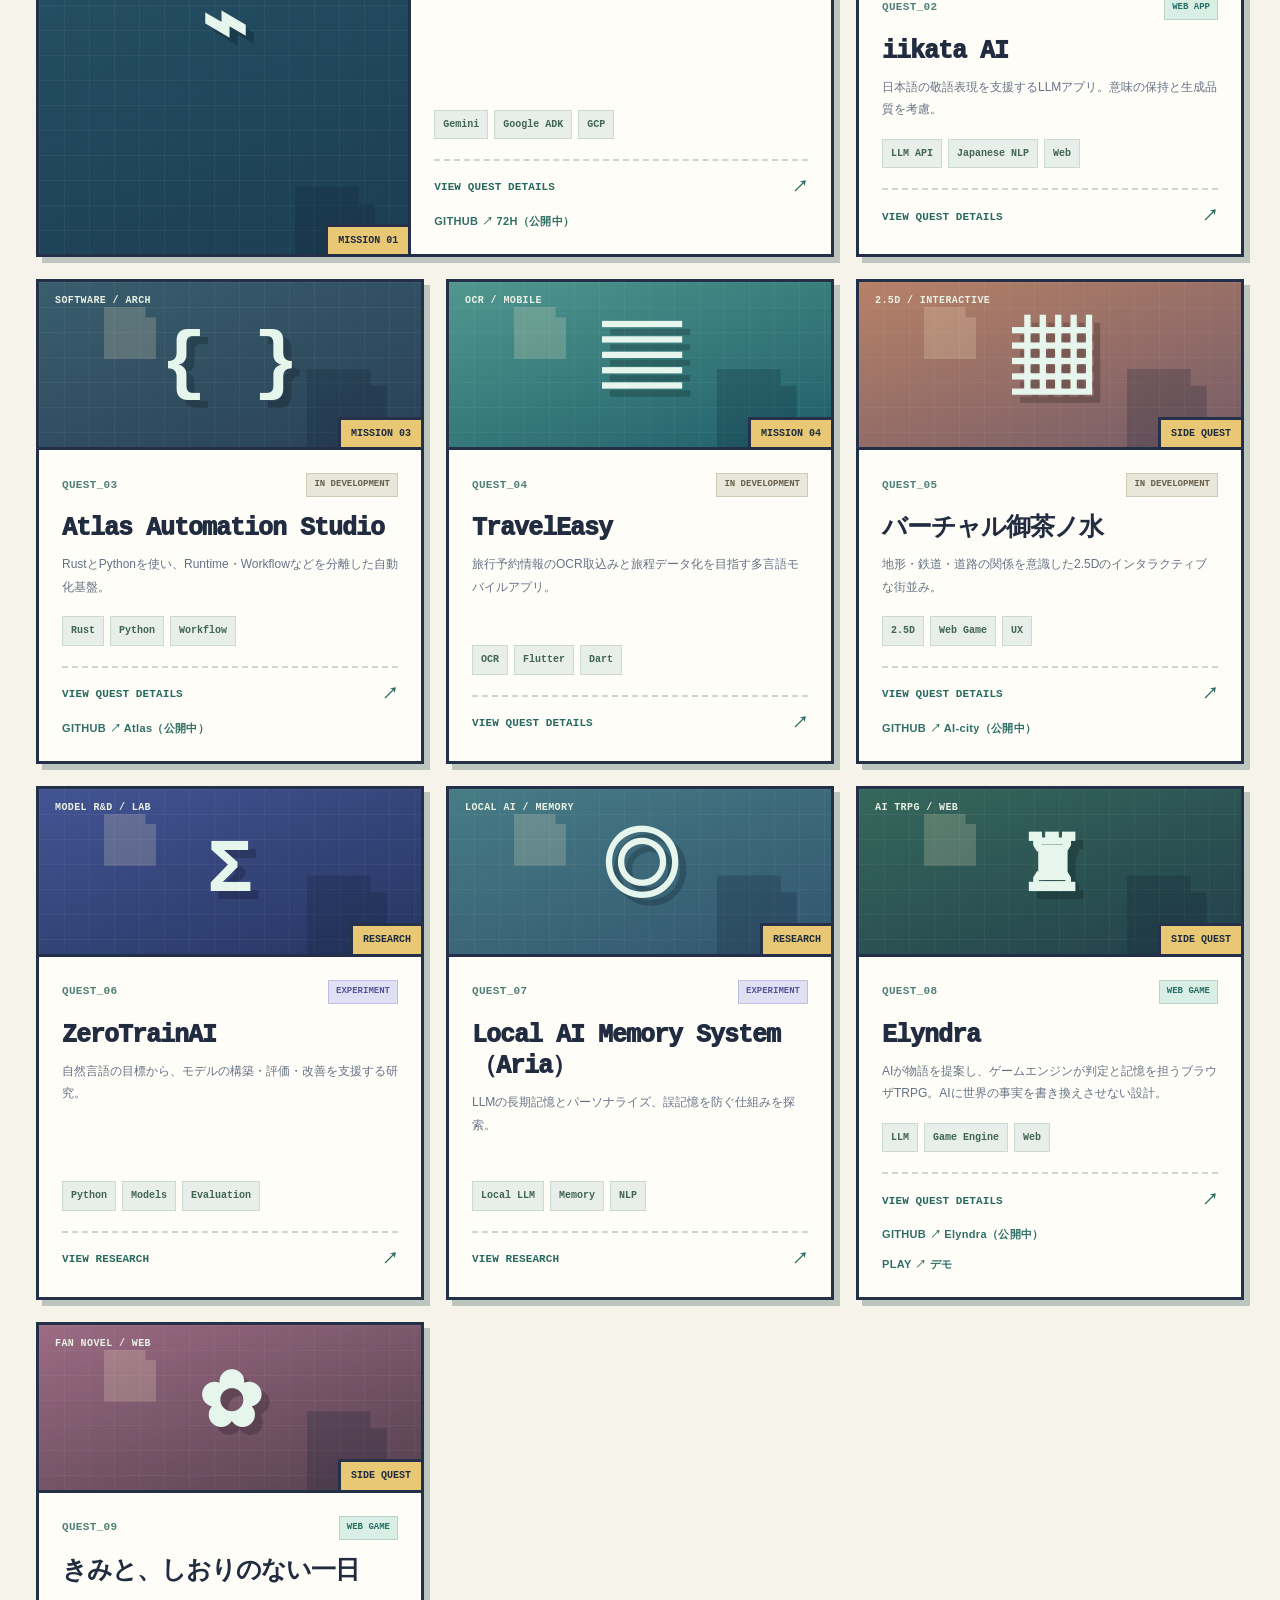
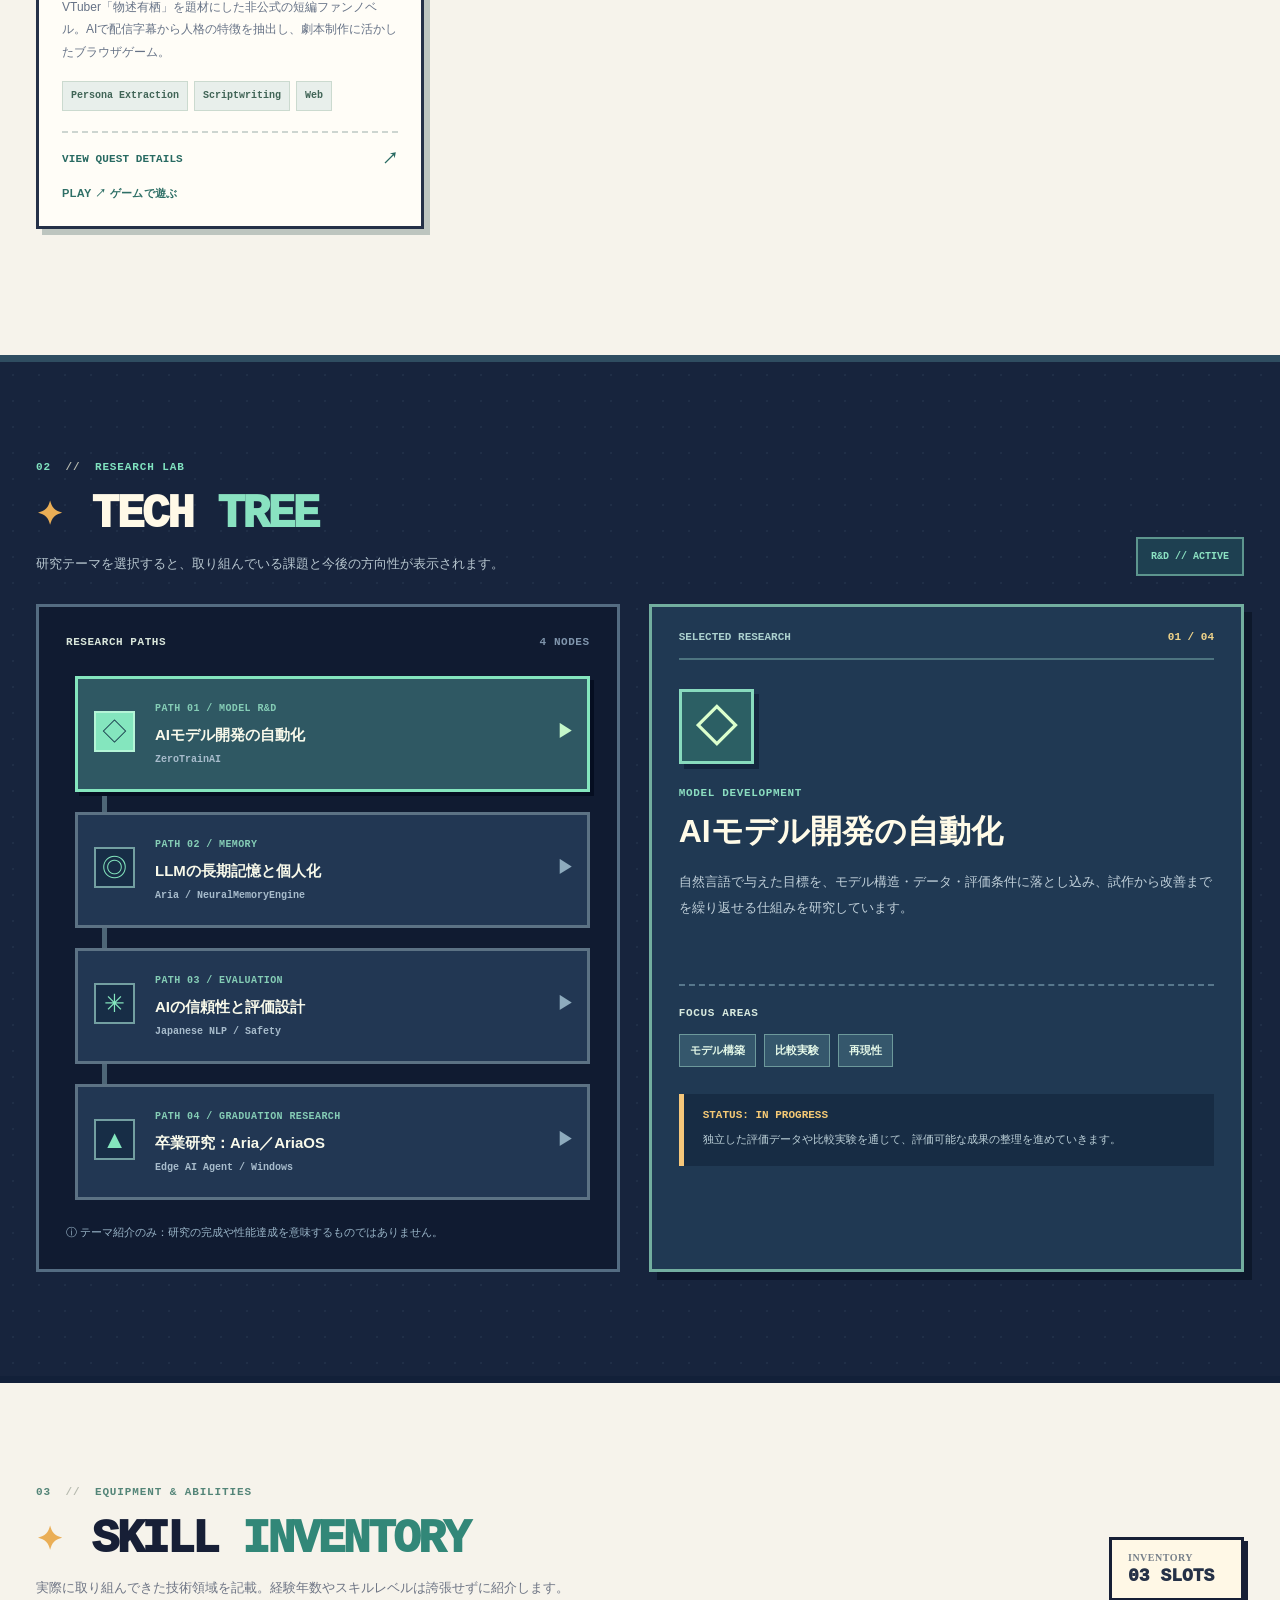
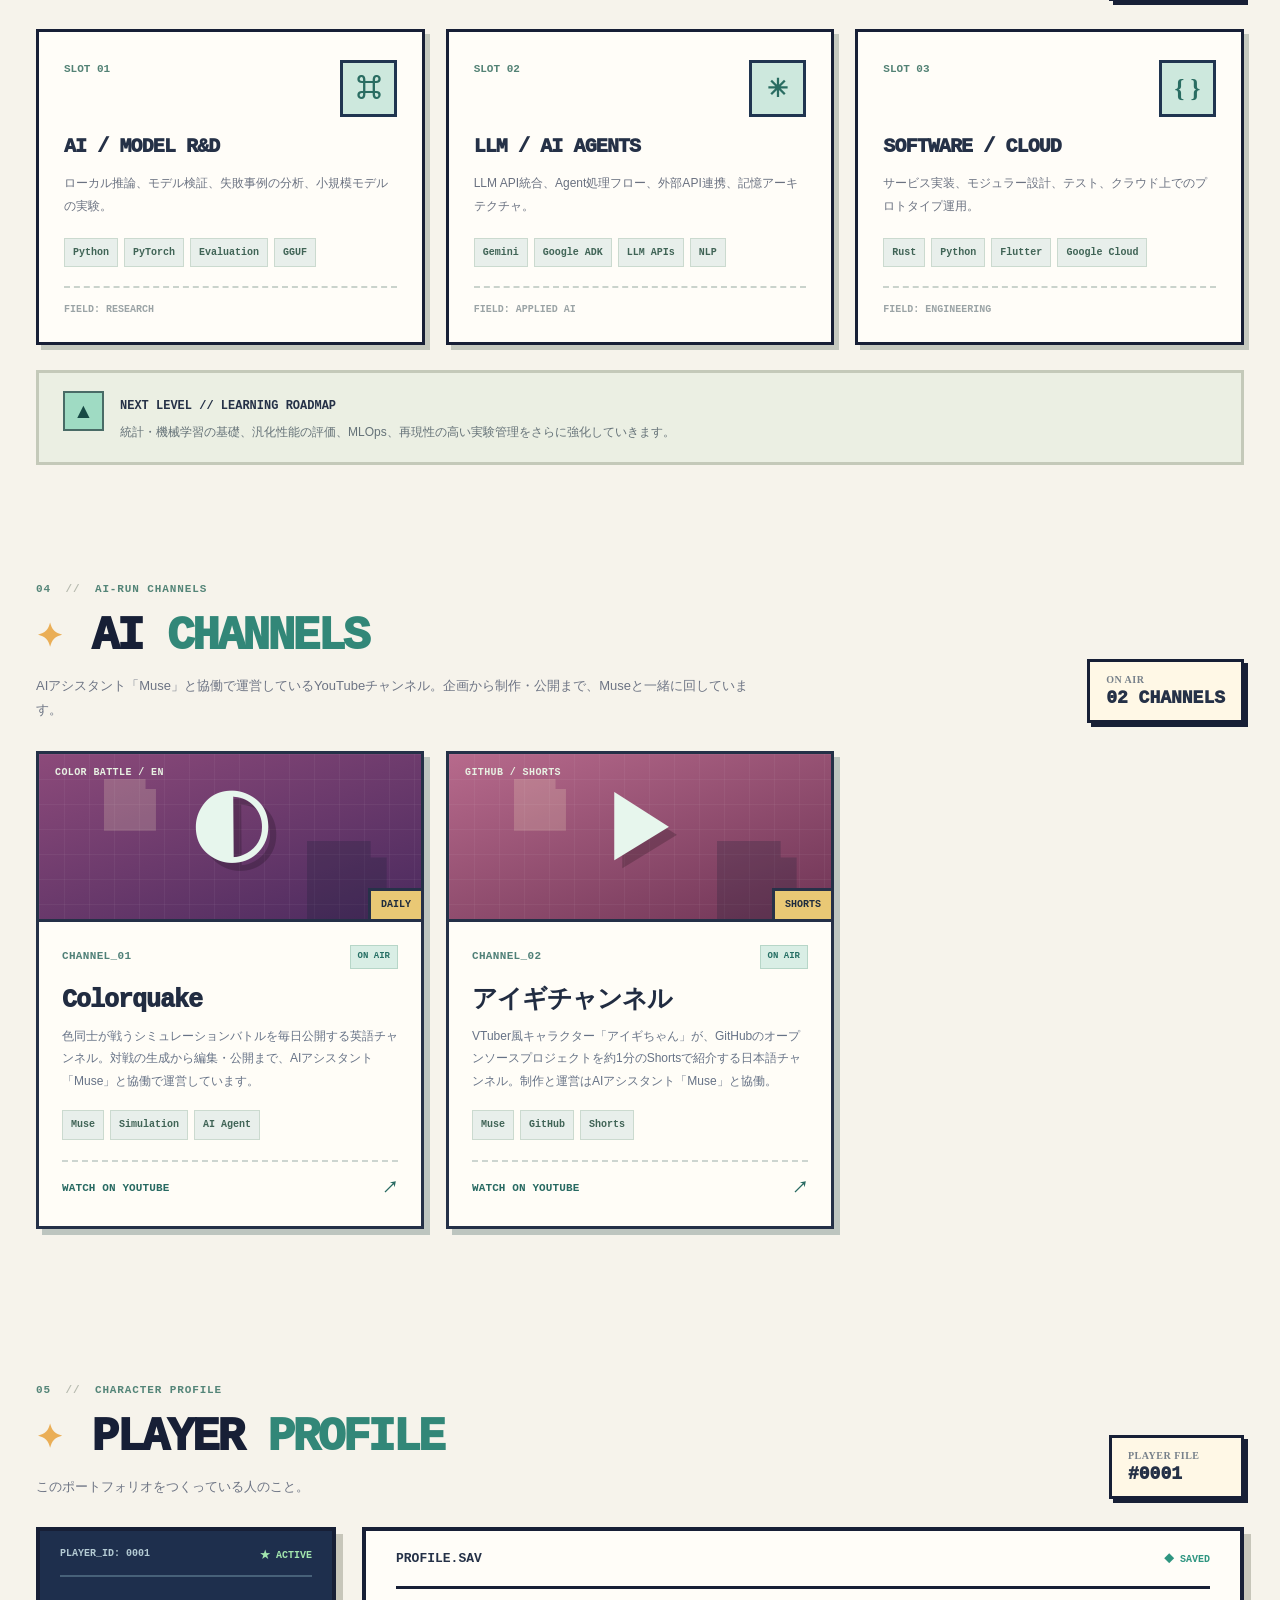
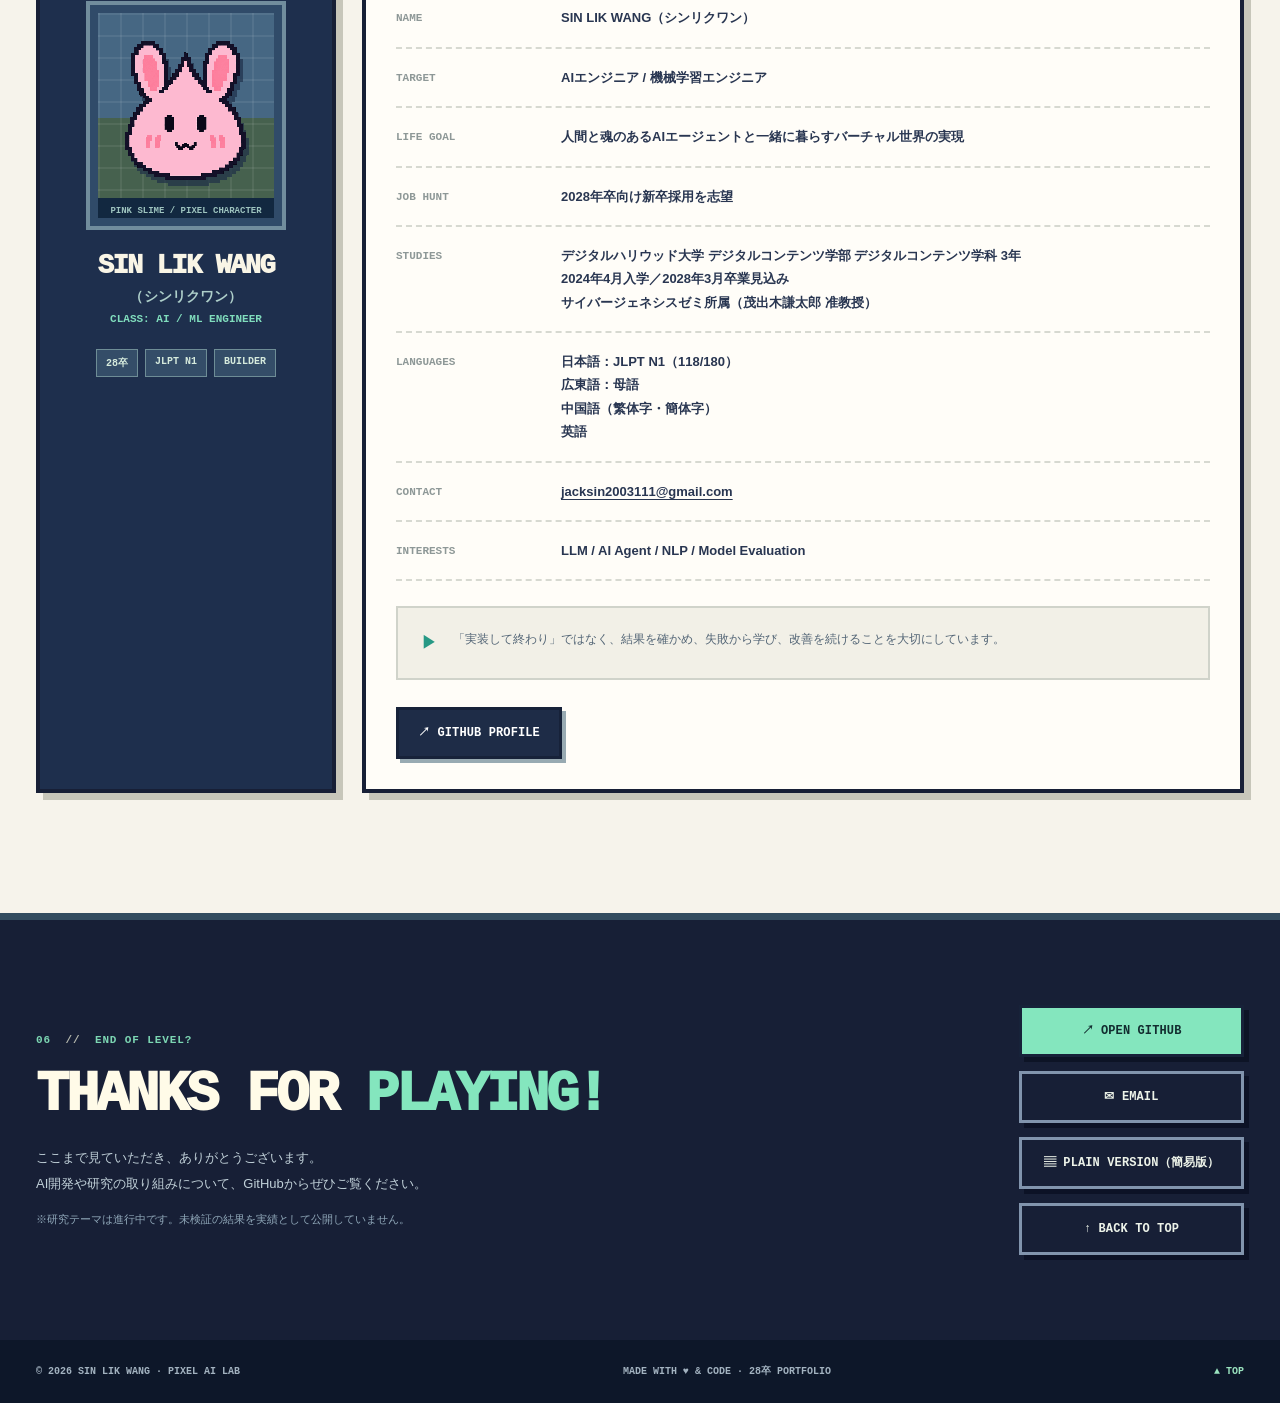
==== commit 6555be5a: "Correct Arisu game description: AI dialogue is disabled; AI was used to extract persona for scriptwr" ====
--- a/index.html
+++ b/index.html
@@ -167,7 +167,7 @@
         <article class="quest-card reveal" data-category="research"><div class="quest-art art-zero"><div class="art-grid"></div><span class="quest-icon" aria-hidden="true">Σ</span><span class="quest-tiny">MODEL R&D / LAB</span><div class="quest-art-label">RESEARCH</div></div><div class="quest-info"><div class="quest-top"><span class="quest-number">QUEST_06</span><span class="state-pill state-research">EXPERIMENT</span></div><h3>ZeroTrainAI</h3><p>自然言語の目標から、モデルの構築・評価・改善を支援する研究。</p><div class="tag-list"><span>Python</span><span>Models</span><span>Evaluation</span></div><button class="quest-open" type="button" data-quest="zero">VIEW RESEARCH <span aria-hidden="true">↗</span></button></div></article>
         <article class="quest-card reveal" data-category="research agent"><div class="quest-art art-memory"><div class="art-grid"></div><span class="quest-icon" aria-hidden="true">◎</span><span class="quest-tiny">LOCAL AI / MEMORY</span><div class="quest-art-label">RESEARCH</div></div><div class="quest-info"><div class="quest-top"><span class="quest-number">QUEST_07</span><span class="state-pill state-research">EXPERIMENT</span></div><h3>Local AI Memory System（Aria）</h3><p>LLMの長期記憶とパーソナライズ、誤記憶を防ぐ仕組みを探索。</p><div class="tag-list"><span>Local LLM</span><span>Memory</span><span>NLP</span></div><button class="quest-open" type="button" data-quest="memory">VIEW RESEARCH <span aria-hidden="true">↗</span></button></div></article>
         <article class="quest-card reveal" data-category="agent product"><div class="quest-art art-elyndra"><div class="art-grid"></div><span class="quest-icon" aria-hidden="true">♜</span><span class="quest-tiny">AI TRPG / WEB</span><div class="quest-art-label">SIDE QUEST</div></div><div class="quest-info"><div class="quest-top"><span class="quest-number">QUEST_08</span><span class="state-pill state-product">WEB GAME</span></div><h3>Elyndra</h3><p>AIが物語を提案し、ゲームエンジンが判定と記憶を担うブラウザTRPG。AIに世界の事実を書き換えさせない設計。</p><div class="tag-list"><span>LLM</span><span>Game Engine</span><span>Web</span></div><button class="quest-open" type="button" data-quest="elyndra">VIEW QUEST DETAILS <span aria-hidden="true">↗</span></button><a class="quest-repo" href="https://github.com/jacksin2031/Elyndra" target="_blank" rel="noopener noreferrer">GITHUB ↗ Elyndra（公開中）</a> <a class="quest-repo" href="https://a24dc523.github.io/Elyndra/" target="_blank" rel="noopener noreferrer">PLAY ↗ デモ</a></div></article>
-        <article class="quest-card reveal" data-category="agent product"><div class="quest-art art-arisu"><div class="art-grid"></div><span class="quest-icon" aria-hidden="true">✿</span><span class="quest-tiny">FAN NOVEL / WEB</span><div class="quest-art-label">SIDE QUEST</div></div><div class="quest-info"><div class="quest-top"><span class="quest-number">QUEST_09</span><span class="state-pill state-product">WEB GAME</span></div><h3>きみと、しおりのない一日</h3><p>VTuber「物述有栖」を題材にした非公式の短編ファンノベル。人格データを用いたAI対話と3Dモデル表示を組み合わせたブラウザゲーム。</p><div class="tag-list"><span>AI Dialogue</span><span>Persona Data</span><span>Web</span></div><button class="quest-open" type="button" data-quest="arisu">VIEW QUEST DETAILS <span aria-hidden="true">↗</span></button><a class="quest-repo" href="https://arisu-tea-party.vercel.app/" target="_blank" rel="noopener noreferrer">PLAY ↗ ゲームで遊ぶ</a></div></article>
+        <article class="quest-card reveal" data-category="agent product"><div class="quest-art art-arisu"><div class="art-grid"></div><span class="quest-icon" aria-hidden="true">✿</span><span class="quest-tiny">FAN NOVEL / WEB</span><div class="quest-art-label">SIDE QUEST</div></div><div class="quest-info"><div class="quest-top"><span class="quest-number">QUEST_09</span><span class="state-pill state-product">WEB GAME</span></div><h3>きみと、しおりのない一日</h3><p>VTuber「物述有栖」を題材にした非公式の短編ファンノベル。AIで配信字幕から人格の特徴を抽出し、劇本制作に活かしたブラウザゲーム。</p><div class="tag-list"><span>Persona Extraction</span><span>Scriptwriting</span><span>Web</span></div><button class="quest-open" type="button" data-quest="arisu">VIEW QUEST DETAILS <span aria-hidden="true">↗</span></button><a class="quest-repo" href="https://arisu-tea-party.vercel.app/" target="_blank" rel="noopener noreferrer">PLAY ↗ ゲームで遊ぶ</a></div></article>
       </div>
     </section>
 
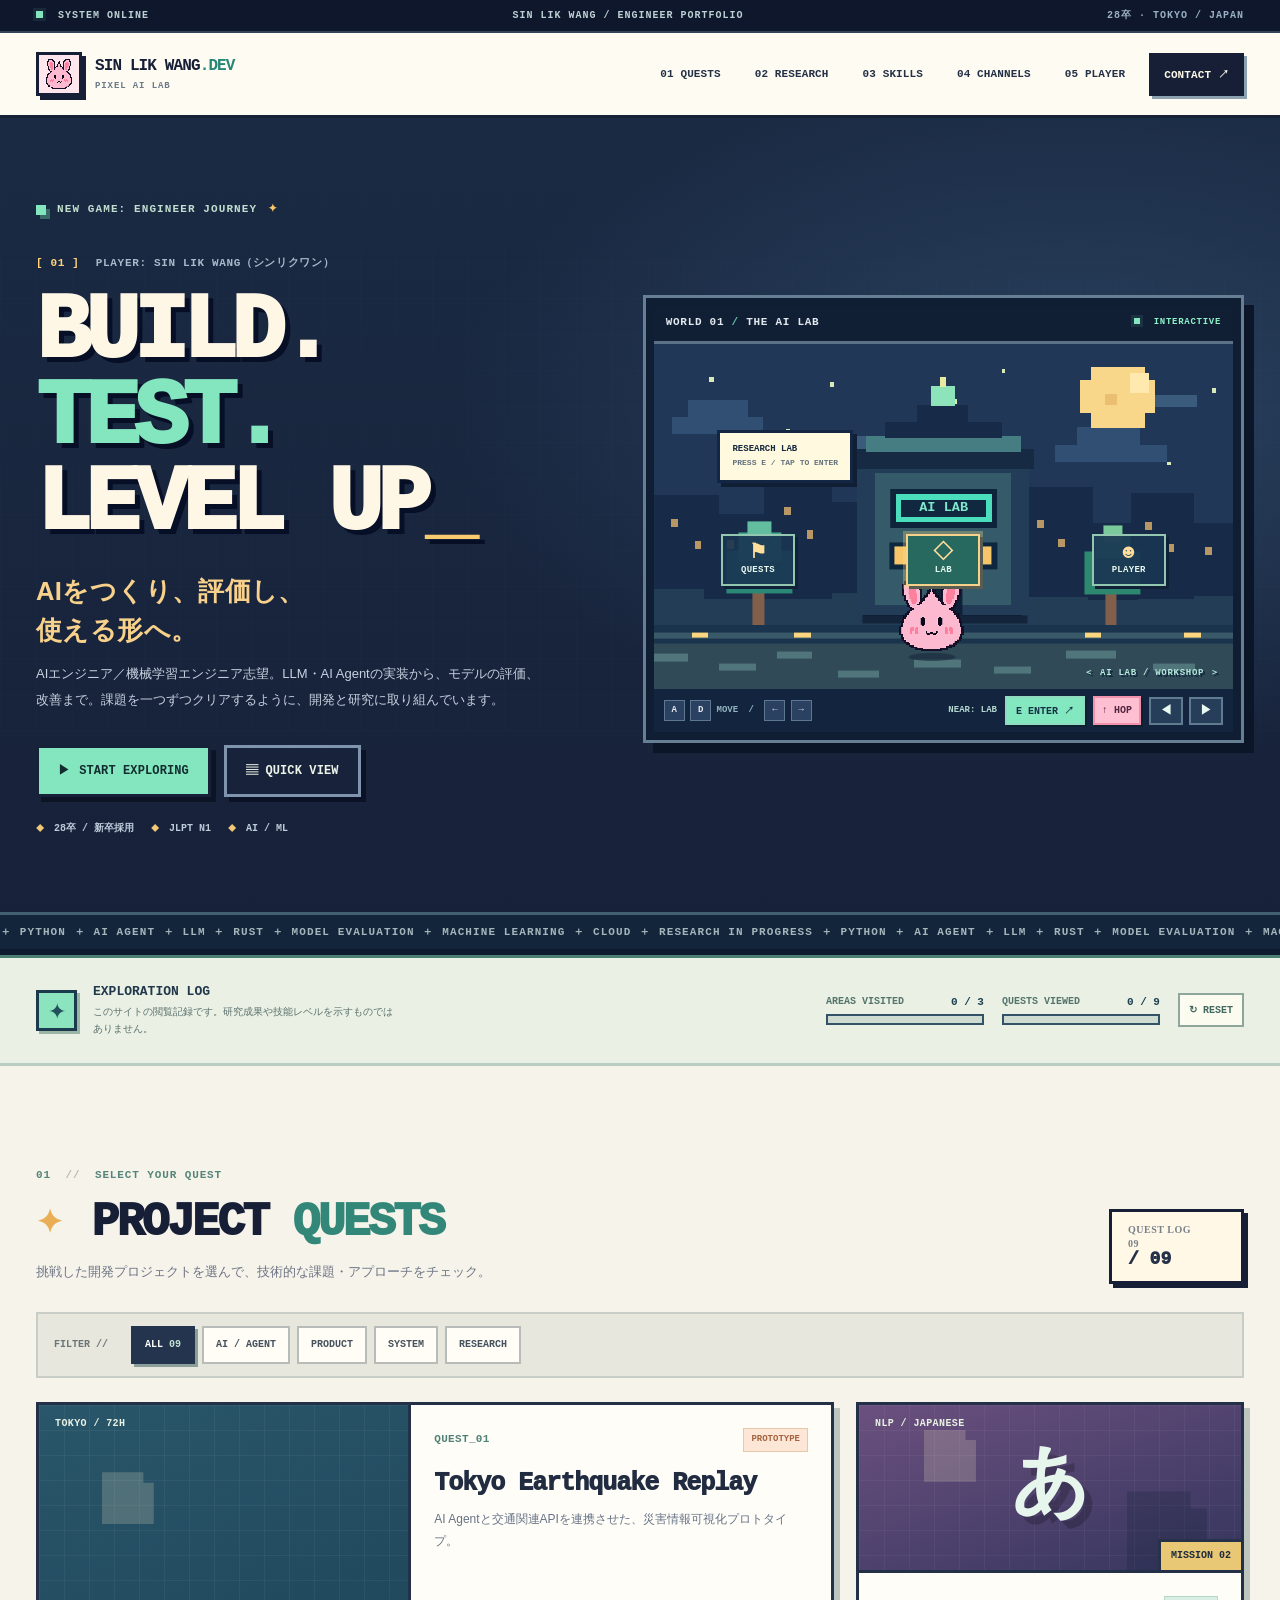
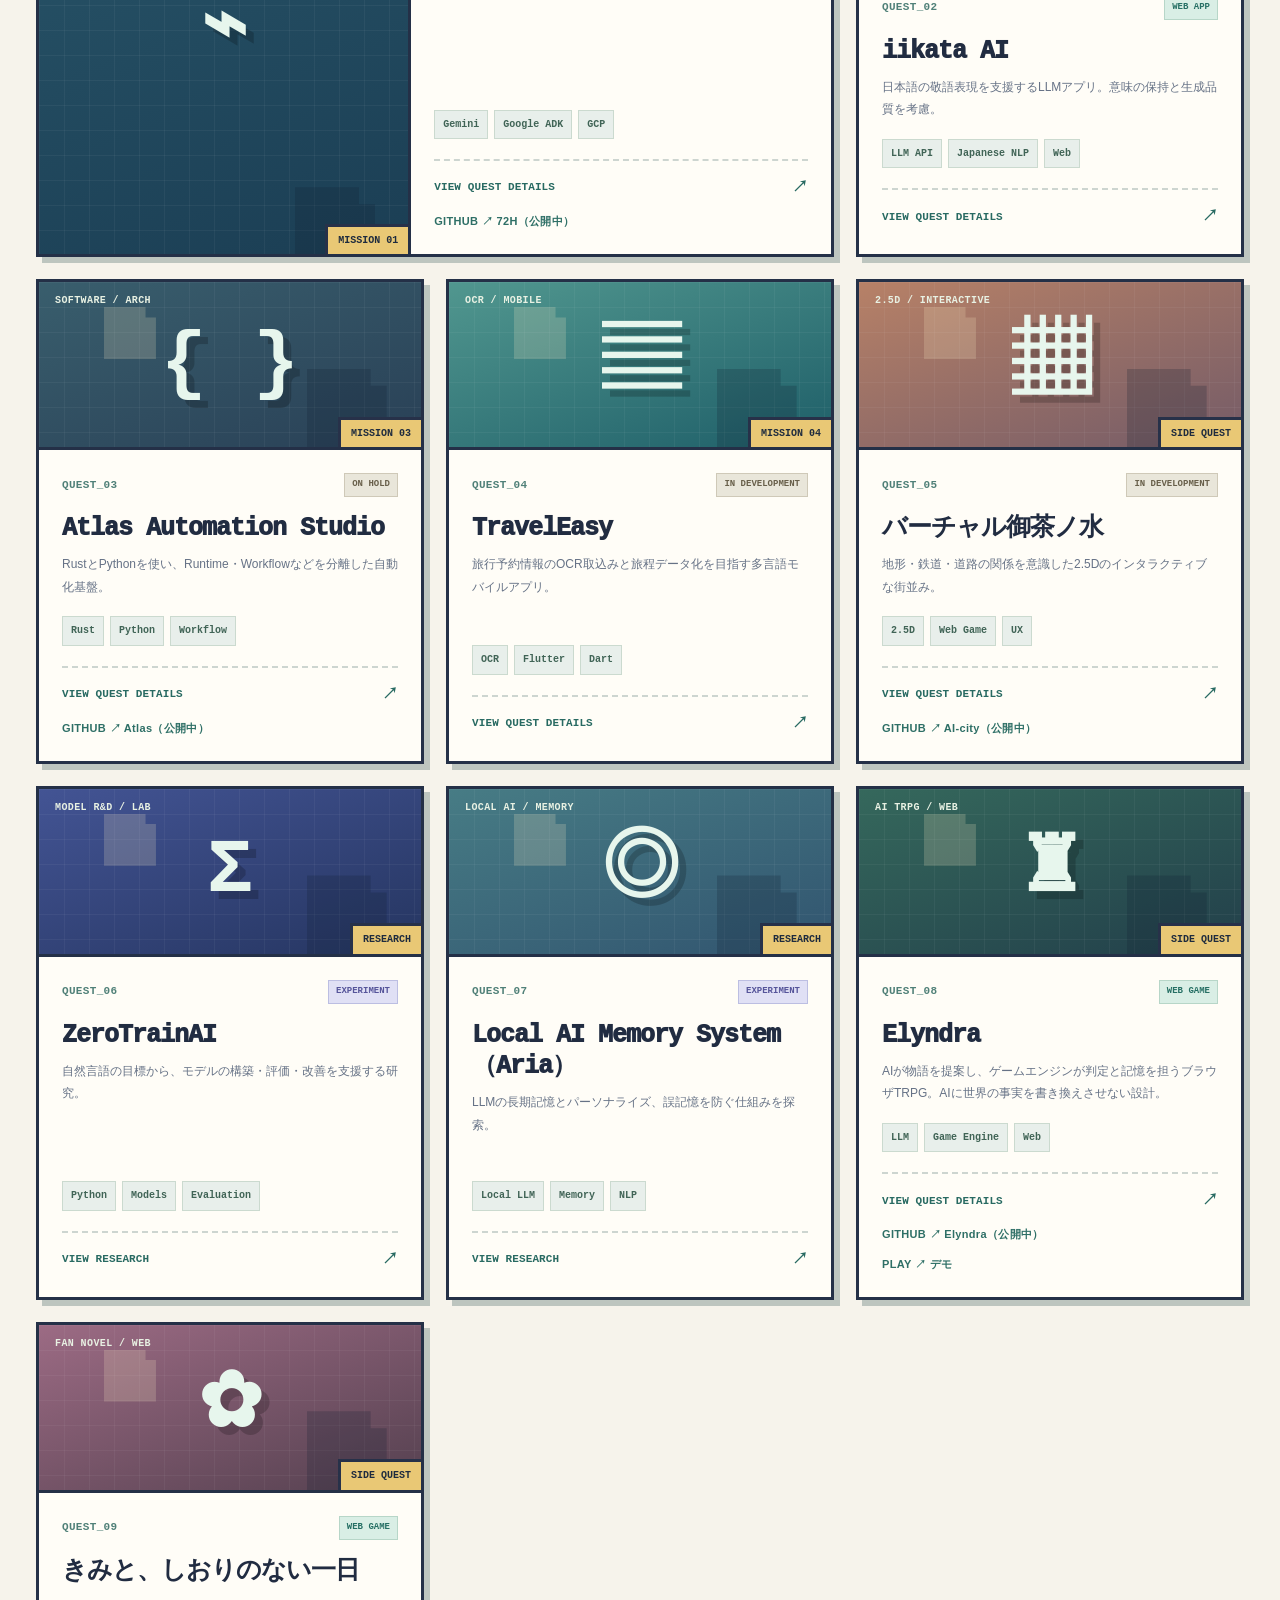
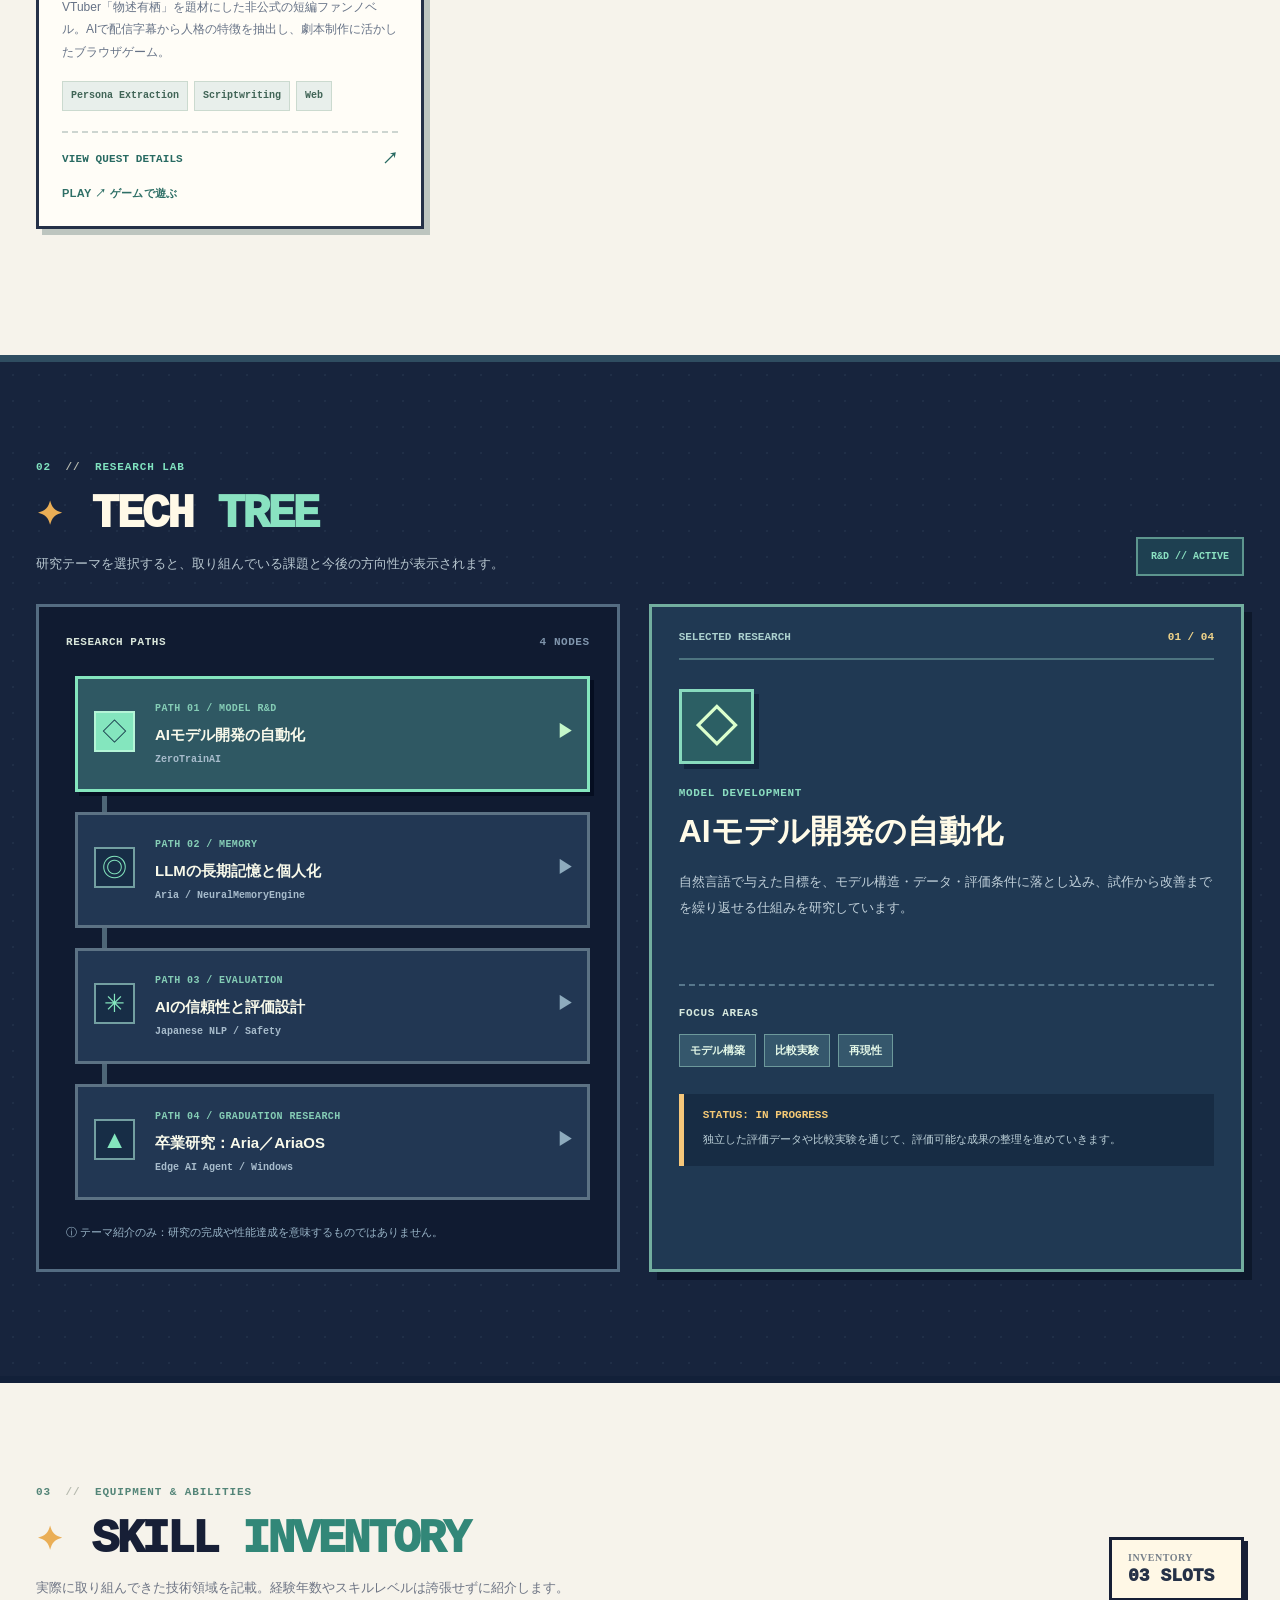
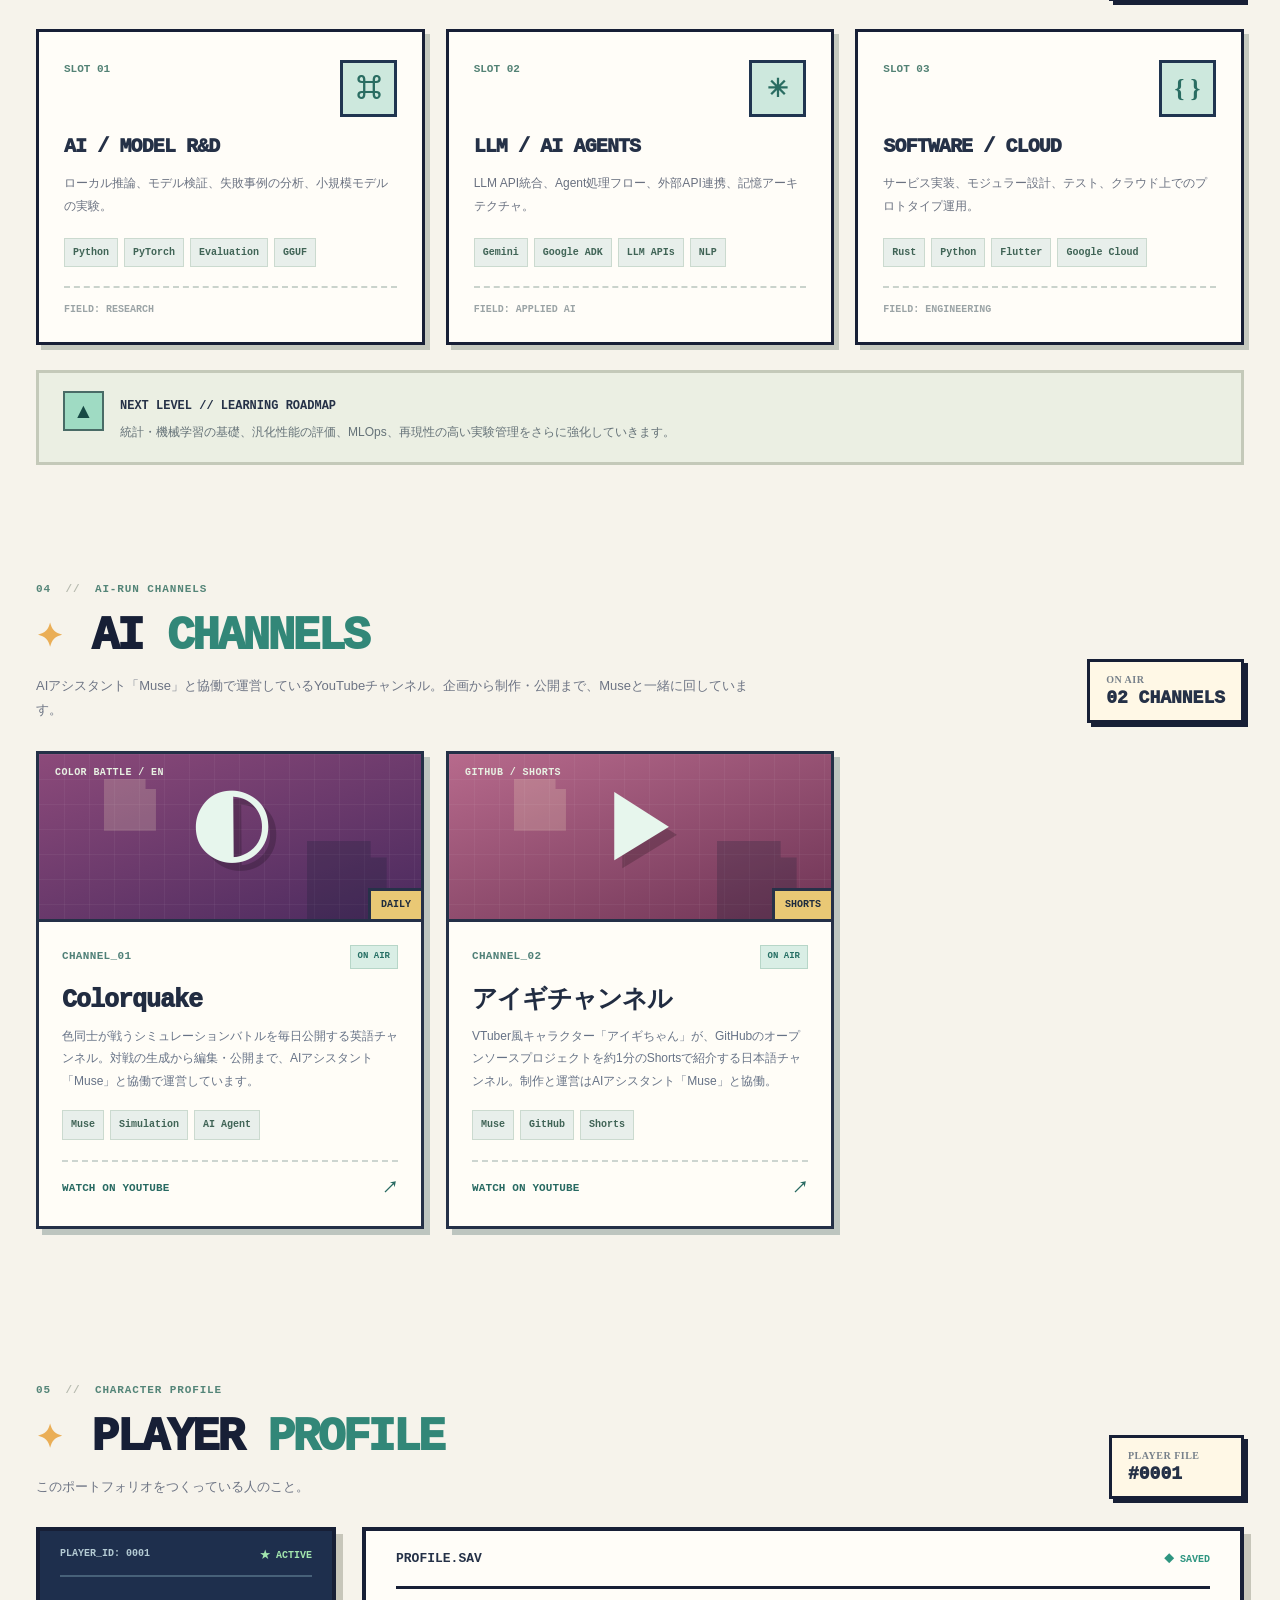
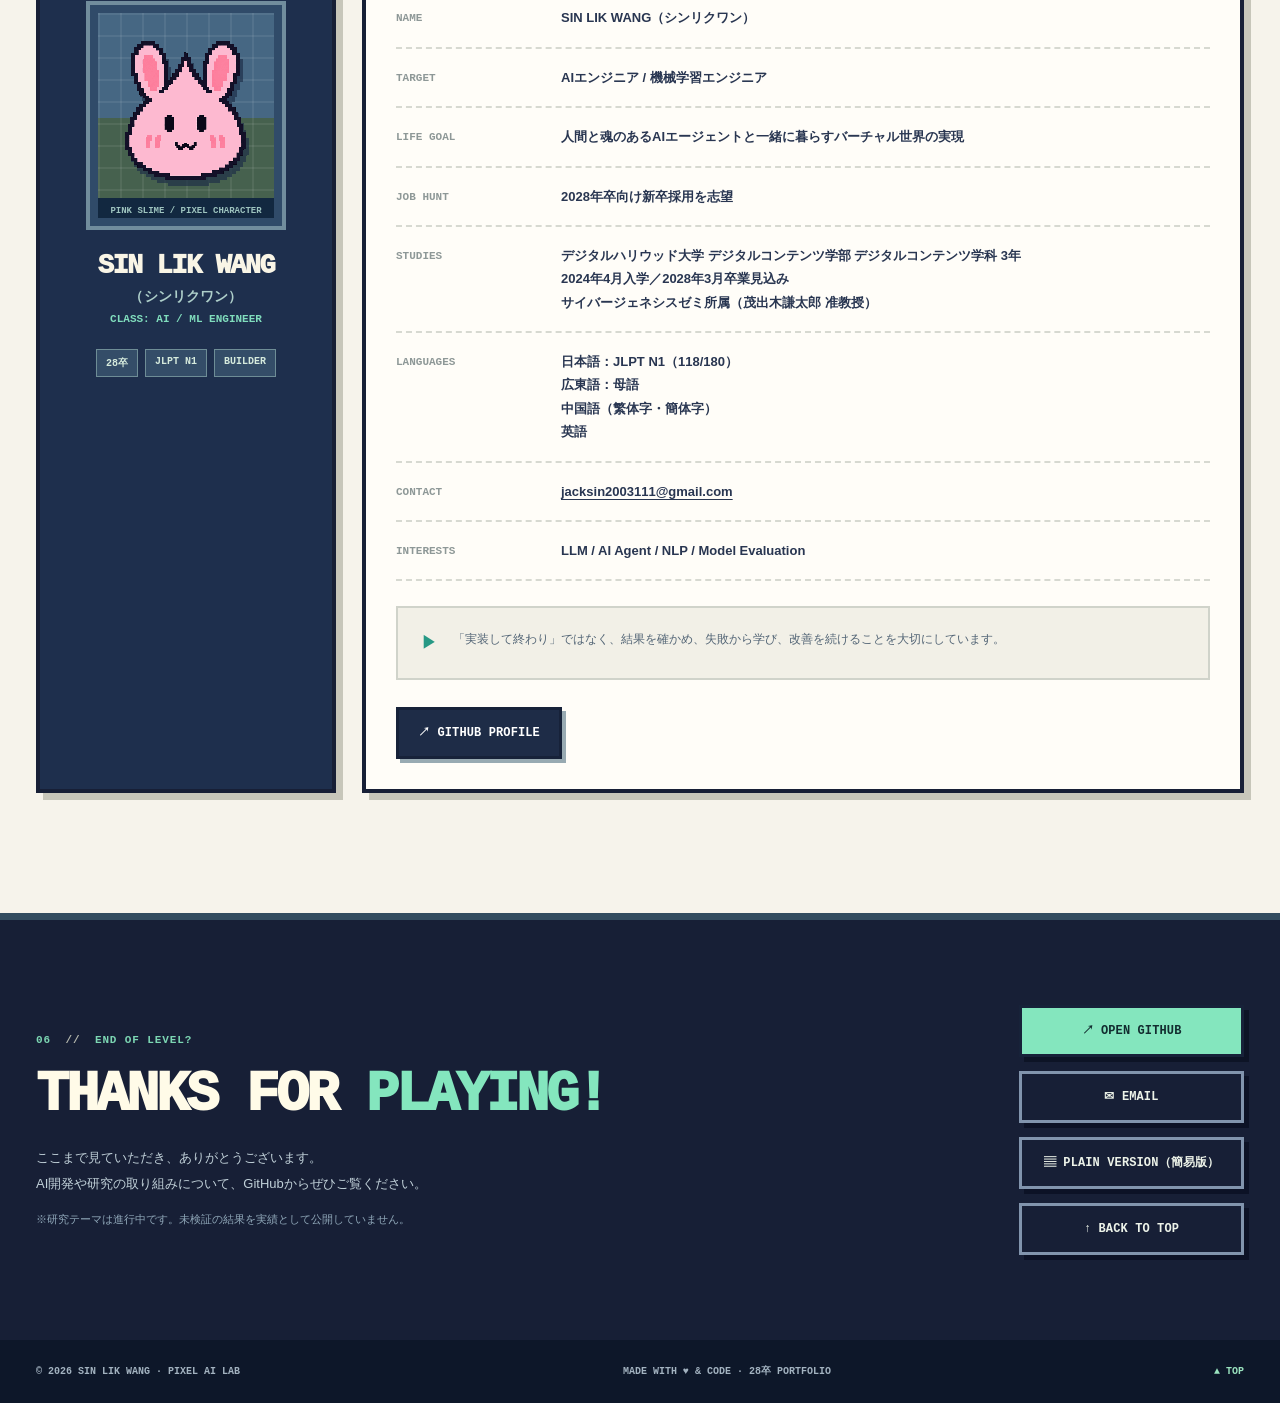
==== commit dee36c0f: "Fix Elyndra demo URL (jacksin2031.github.io) and mark Atlas as on hold / discontinued" ====
--- a/index.html
+++ b/index.html
@@ -161,12 +161,12 @@
       <div class="quest-grid" id="questGrid">
         <article class="quest-card featured reveal" data-category="agent product"><div class="quest-art art-earth"><div class="art-grid"></div><span class="quest-icon" aria-hidden="true">⌁</span><span class="quest-tiny">TOKYO / 72H</span><div class="quest-art-label">MISSION 01</div></div><div class="quest-info"><div class="quest-top"><span class="quest-number">QUEST_01</span><span class="state-pill state-prototype">PROTOTYPE</span></div><h3>Tokyo Earthquake Replay</h3><p>AI Agentと交通関連APIを連携させた、災害情報可視化プロトタイプ。</p><div class="tag-list"><span>Gemini</span><span>Google ADK</span><span>GCP</span></div><button class="quest-open" type="button" data-quest="earth">VIEW QUEST DETAILS <span aria-hidden="true">↗</span></button><a class="quest-repo" href="https://github.com/jacksin2031/72H" target="_blank" rel="noopener noreferrer">GITHUB ↗ 72H（公開中）</a></div></article>
         <article class="quest-card reveal" data-category="agent product"><div class="quest-art art-iikata"><div class="art-grid"></div><span class="quest-icon" aria-hidden="true">あ</span><span class="quest-tiny">NLP / JAPANESE</span><div class="quest-art-label">MISSION 02</div></div><div class="quest-info"><div class="quest-top"><span class="quest-number">QUEST_02</span><span class="state-pill state-product">WEB APP</span></div><h3>iikata AI</h3><p>日本語の敬語表現を支援するLLMアプリ。意味の保持と生成品質を考慮。</p><div class="tag-list"><span>LLM API</span><span>Japanese NLP</span><span>Web</span></div><button class="quest-open" type="button" data-quest="iikata">VIEW QUEST DETAILS <span aria-hidden="true">↗</span></button></div></article>
-        <article class="quest-card reveal" data-category="system"><div class="quest-art art-atlas"><div class="art-grid"></div><span class="quest-icon" aria-hidden="true">{ }</span><span class="quest-tiny">SOFTWARE / ARCH</span><div class="quest-art-label">MISSION 03</div></div><div class="quest-info"><div class="quest-top"><span class="quest-number">QUEST_03</span><span class="state-pill">IN DEVELOPMENT</span></div><h3>Atlas Automation Studio</h3><p>RustとPythonを使い、Runtime・Workflowなどを分離した自動化基盤。</p><div class="tag-list"><span>Rust</span><span>Python</span><span>Workflow</span></div><button class="quest-open" type="button" data-quest="atlas">VIEW QUEST DETAILS <span aria-hidden="true">↗</span></button><a class="quest-repo" href="https://github.com/jacksin2031/Atlas" target="_blank" rel="noopener noreferrer">GITHUB ↗ Atlas（公開中）</a></div></article>
+        <article class="quest-card reveal" data-category="system"><div class="quest-art art-atlas"><div class="art-grid"></div><span class="quest-icon" aria-hidden="true">{ }</span><span class="quest-tiny">SOFTWARE / ARCH</span><div class="quest-art-label">MISSION 03</div></div><div class="quest-info"><div class="quest-top"><span class="quest-number">QUEST_03</span><span class="state-pill">ON HOLD</span></div><h3>Atlas Automation Studio</h3><p>RustとPythonを使い、Runtime・Workflowなどを分離した自動化基盤。</p><div class="tag-list"><span>Rust</span><span>Python</span><span>Workflow</span></div><button class="quest-open" type="button" data-quest="atlas">VIEW QUEST DETAILS <span aria-hidden="true">↗</span></button><a class="quest-repo" href="https://github.com/jacksin2031/Atlas" target="_blank" rel="noopener noreferrer">GITHUB ↗ Atlas（公開中）</a></div></article>
         <article class="quest-card reveal" data-category="product"><div class="quest-art art-travel"><div class="art-grid"></div><span class="quest-icon" aria-hidden="true">▤</span><span class="quest-tiny">OCR / MOBILE</span><div class="quest-art-label">MISSION 04</div></div><div class="quest-info"><div class="quest-top"><span class="quest-number">QUEST_04</span><span class="state-pill">IN DEVELOPMENT</span></div><h3>TravelEasy</h3><p>旅行予約情報のOCR取込みと旅程データ化を目指す多言語モバイルアプリ。</p><div class="tag-list"><span>OCR</span><span>Flutter</span><span>Dart</span></div><button class="quest-open" type="button" data-quest="travel">VIEW QUEST DETAILS <span aria-hidden="true">↗</span></button></div></article>
         <article class="quest-card reveal" data-category="product"><div class="quest-art art-city"><div class="art-grid"></div><span class="quest-icon" aria-hidden="true">▦</span><span class="quest-tiny">2.5D / INTERACTIVE</span><div class="quest-art-label">SIDE QUEST</div></div><div class="quest-info"><div class="quest-top"><span class="quest-number">QUEST_05</span><span class="state-pill">IN DEVELOPMENT</span></div><h3>バーチャル御茶ノ水</h3><p>地形・鉄道・道路の関係を意識した2.5Dのインタラクティブな街並み。</p><div class="tag-list"><span>2.5D</span><span>Web Game</span><span>UX</span></div><button class="quest-open" type="button" data-quest="city">VIEW QUEST DETAILS <span aria-hidden="true">↗</span></button><a class="quest-repo" href="https://github.com/jacksin2031/AI-city" target="_blank" rel="noopener noreferrer">GITHUB ↗ AI-city（公開中）</a></div></article>
         <article class="quest-card reveal" data-category="research"><div class="quest-art art-zero"><div class="art-grid"></div><span class="quest-icon" aria-hidden="true">Σ</span><span class="quest-tiny">MODEL R&D / LAB</span><div class="quest-art-label">RESEARCH</div></div><div class="quest-info"><div class="quest-top"><span class="quest-number">QUEST_06</span><span class="state-pill state-research">EXPERIMENT</span></div><h3>ZeroTrainAI</h3><p>自然言語の目標から、モデルの構築・評価・改善を支援する研究。</p><div class="tag-list"><span>Python</span><span>Models</span><span>Evaluation</span></div><button class="quest-open" type="button" data-quest="zero">VIEW RESEARCH <span aria-hidden="true">↗</span></button></div></article>
         <article class="quest-card reveal" data-category="research agent"><div class="quest-art art-memory"><div class="art-grid"></div><span class="quest-icon" aria-hidden="true">◎</span><span class="quest-tiny">LOCAL AI / MEMORY</span><div class="quest-art-label">RESEARCH</div></div><div class="quest-info"><div class="quest-top"><span class="quest-number">QUEST_07</span><span class="state-pill state-research">EXPERIMENT</span></div><h3>Local AI Memory System（Aria）</h3><p>LLMの長期記憶とパーソナライズ、誤記憶を防ぐ仕組みを探索。</p><div class="tag-list"><span>Local LLM</span><span>Memory</span><span>NLP</span></div><button class="quest-open" type="button" data-quest="memory">VIEW RESEARCH <span aria-hidden="true">↗</span></button></div></article>
-        <article class="quest-card reveal" data-category="agent product"><div class="quest-art art-elyndra"><div class="art-grid"></div><span class="quest-icon" aria-hidden="true">♜</span><span class="quest-tiny">AI TRPG / WEB</span><div class="quest-art-label">SIDE QUEST</div></div><div class="quest-info"><div class="quest-top"><span class="quest-number">QUEST_08</span><span class="state-pill state-product">WEB GAME</span></div><h3>Elyndra</h3><p>AIが物語を提案し、ゲームエンジンが判定と記憶を担うブラウザTRPG。AIに世界の事実を書き換えさせない設計。</p><div class="tag-list"><span>LLM</span><span>Game Engine</span><span>Web</span></div><button class="quest-open" type="button" data-quest="elyndra">VIEW QUEST DETAILS <span aria-hidden="true">↗</span></button><a class="quest-repo" href="https://github.com/jacksin2031/Elyndra" target="_blank" rel="noopener noreferrer">GITHUB ↗ Elyndra（公開中）</a> <a class="quest-repo" href="https://a24dc523.github.io/Elyndra/" target="_blank" rel="noopener noreferrer">PLAY ↗ デモ</a></div></article>
+        <article class="quest-card reveal" data-category="agent product"><div class="quest-art art-elyndra"><div class="art-grid"></div><span class="quest-icon" aria-hidden="true">♜</span><span class="quest-tiny">AI TRPG / WEB</span><div class="quest-art-label">SIDE QUEST</div></div><div class="quest-info"><div class="quest-top"><span class="quest-number">QUEST_08</span><span class="state-pill state-product">WEB GAME</span></div><h3>Elyndra</h3><p>AIが物語を提案し、ゲームエンジンが判定と記憶を担うブラウザTRPG。AIに世界の事実を書き換えさせない設計。</p><div class="tag-list"><span>LLM</span><span>Game Engine</span><span>Web</span></div><button class="quest-open" type="button" data-quest="elyndra">VIEW QUEST DETAILS <span aria-hidden="true">↗</span></button><a class="quest-repo" href="https://github.com/jacksin2031/Elyndra" target="_blank" rel="noopener noreferrer">GITHUB ↗ Elyndra（公開中）</a> <a class="quest-repo" href="https://jacksin2031.github.io/Elyndra/" target="_blank" rel="noopener noreferrer">PLAY ↗ デモ</a></div></article>
         <article class="quest-card reveal" data-category="agent product"><div class="quest-art art-arisu"><div class="art-grid"></div><span class="quest-icon" aria-hidden="true">✿</span><span class="quest-tiny">FAN NOVEL / WEB</span><div class="quest-art-label">SIDE QUEST</div></div><div class="quest-info"><div class="quest-top"><span class="quest-number">QUEST_09</span><span class="state-pill state-product">WEB GAME</span></div><h3>きみと、しおりのない一日</h3><p>VTuber「物述有栖」を題材にした非公式の短編ファンノベル。AIで配信字幕から人格の特徴を抽出し、劇本制作に活かしたブラウザゲーム。</p><div class="tag-list"><span>Persona Extraction</span><span>Scriptwriting</span><span>Web</span></div><button class="quest-open" type="button" data-quest="arisu">VIEW QUEST DETAILS <span aria-hidden="true">↗</span></button><a class="quest-repo" href="https://arisu-tea-party.vercel.app/" target="_blank" rel="noopener noreferrer">PLAY ↗ ゲームで遊ぶ</a></div></article>
       </div>
     </section>
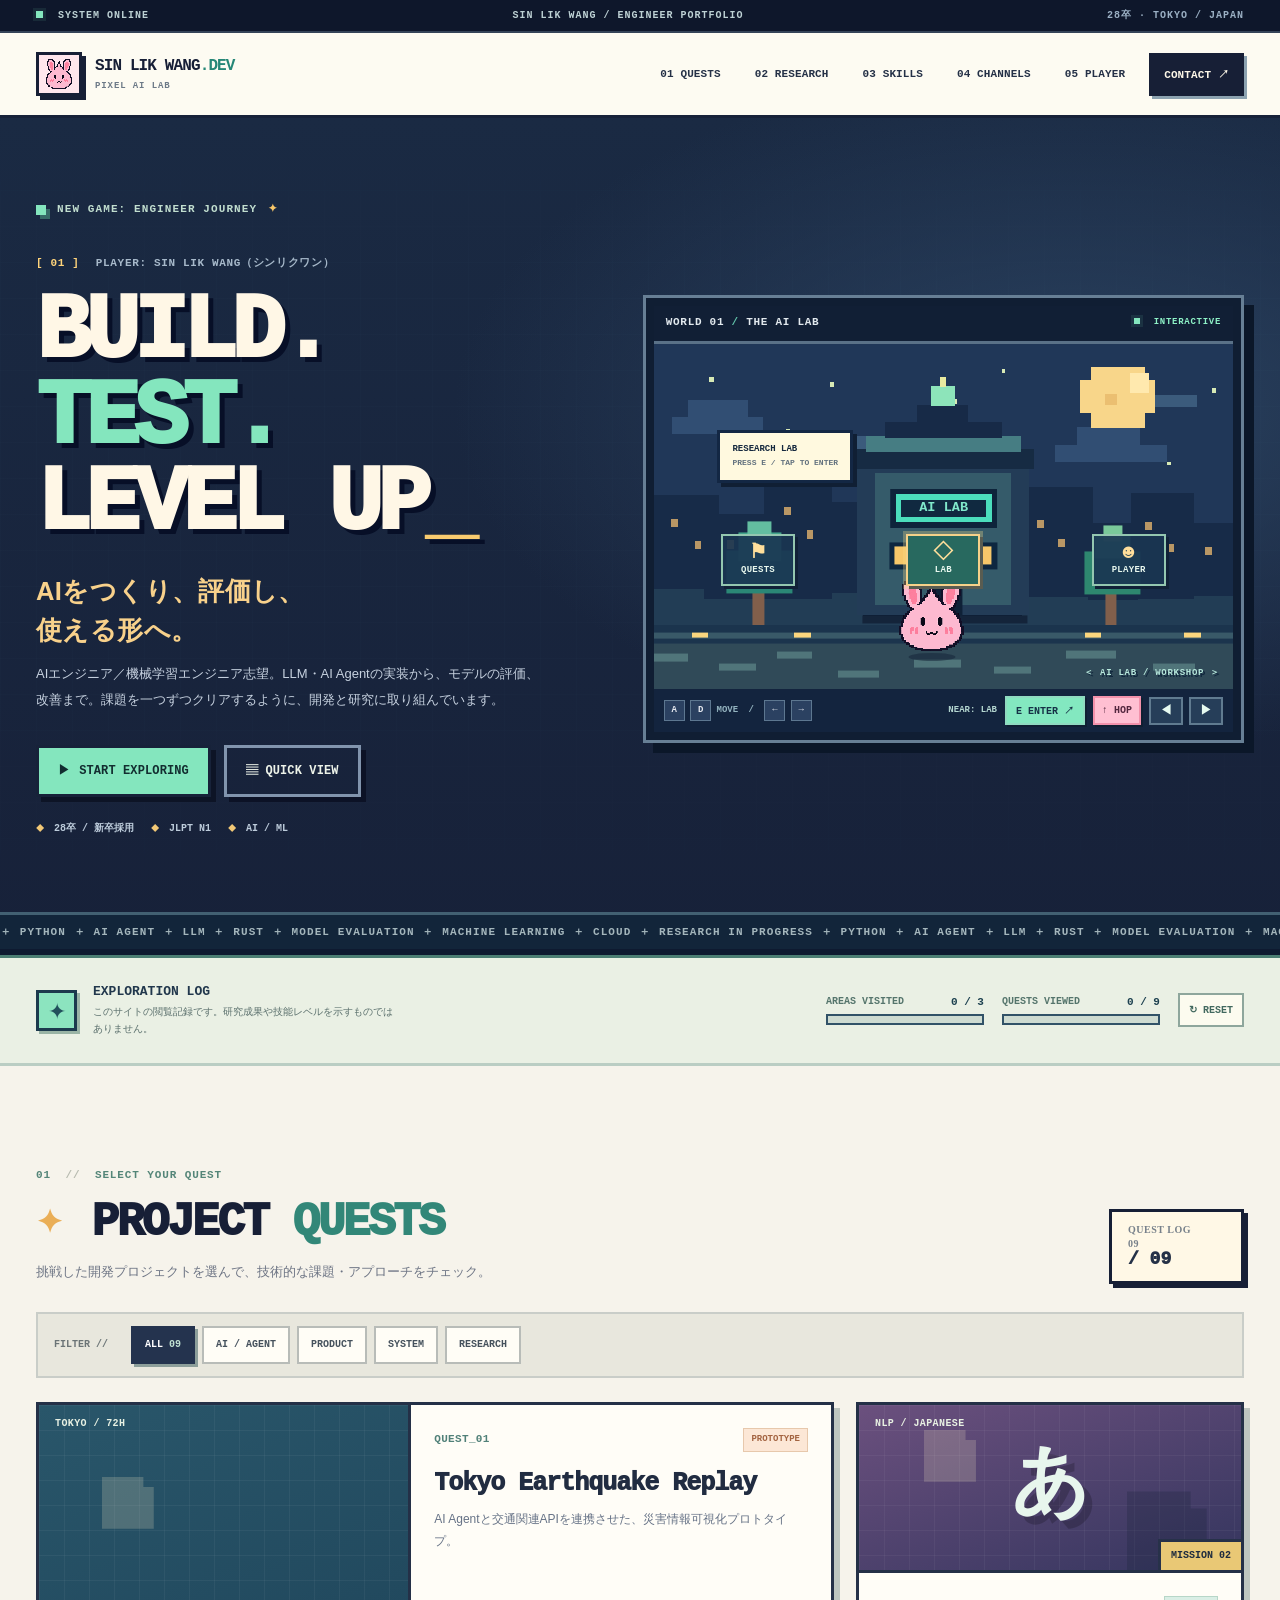
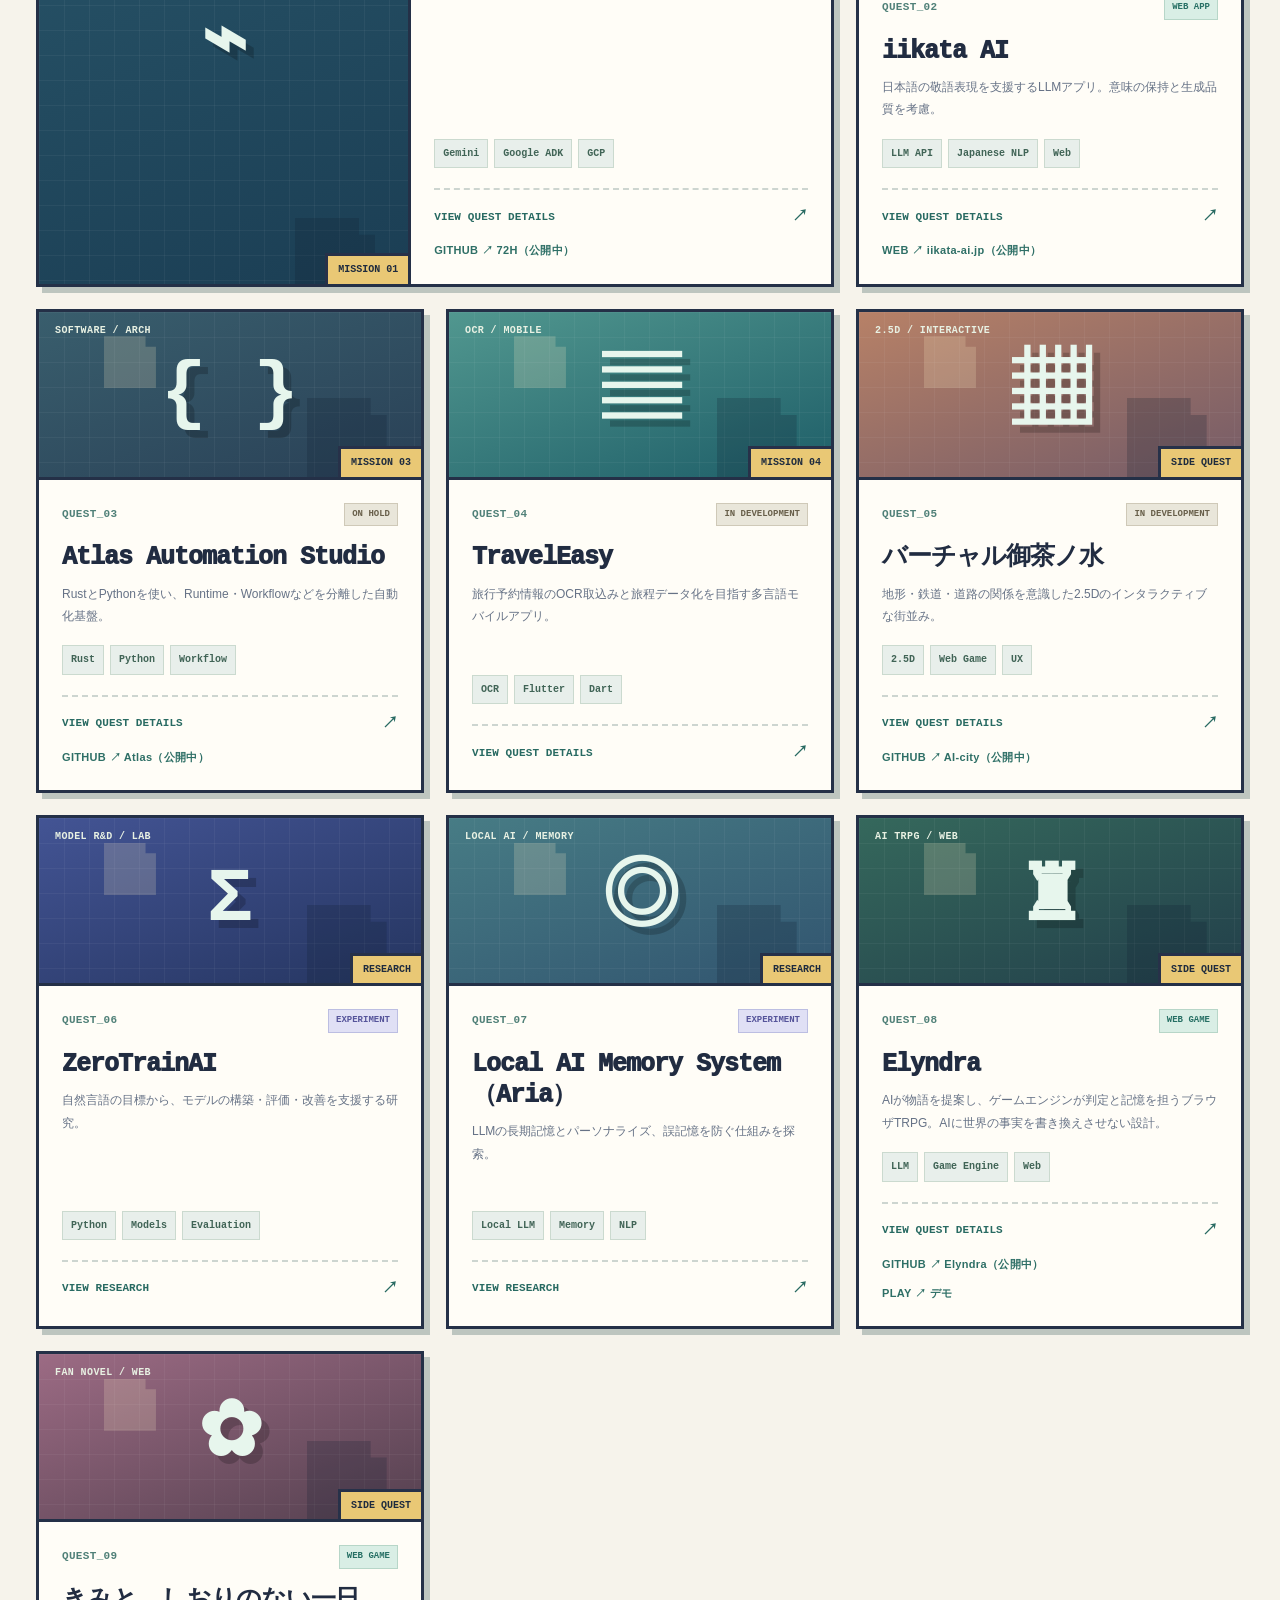
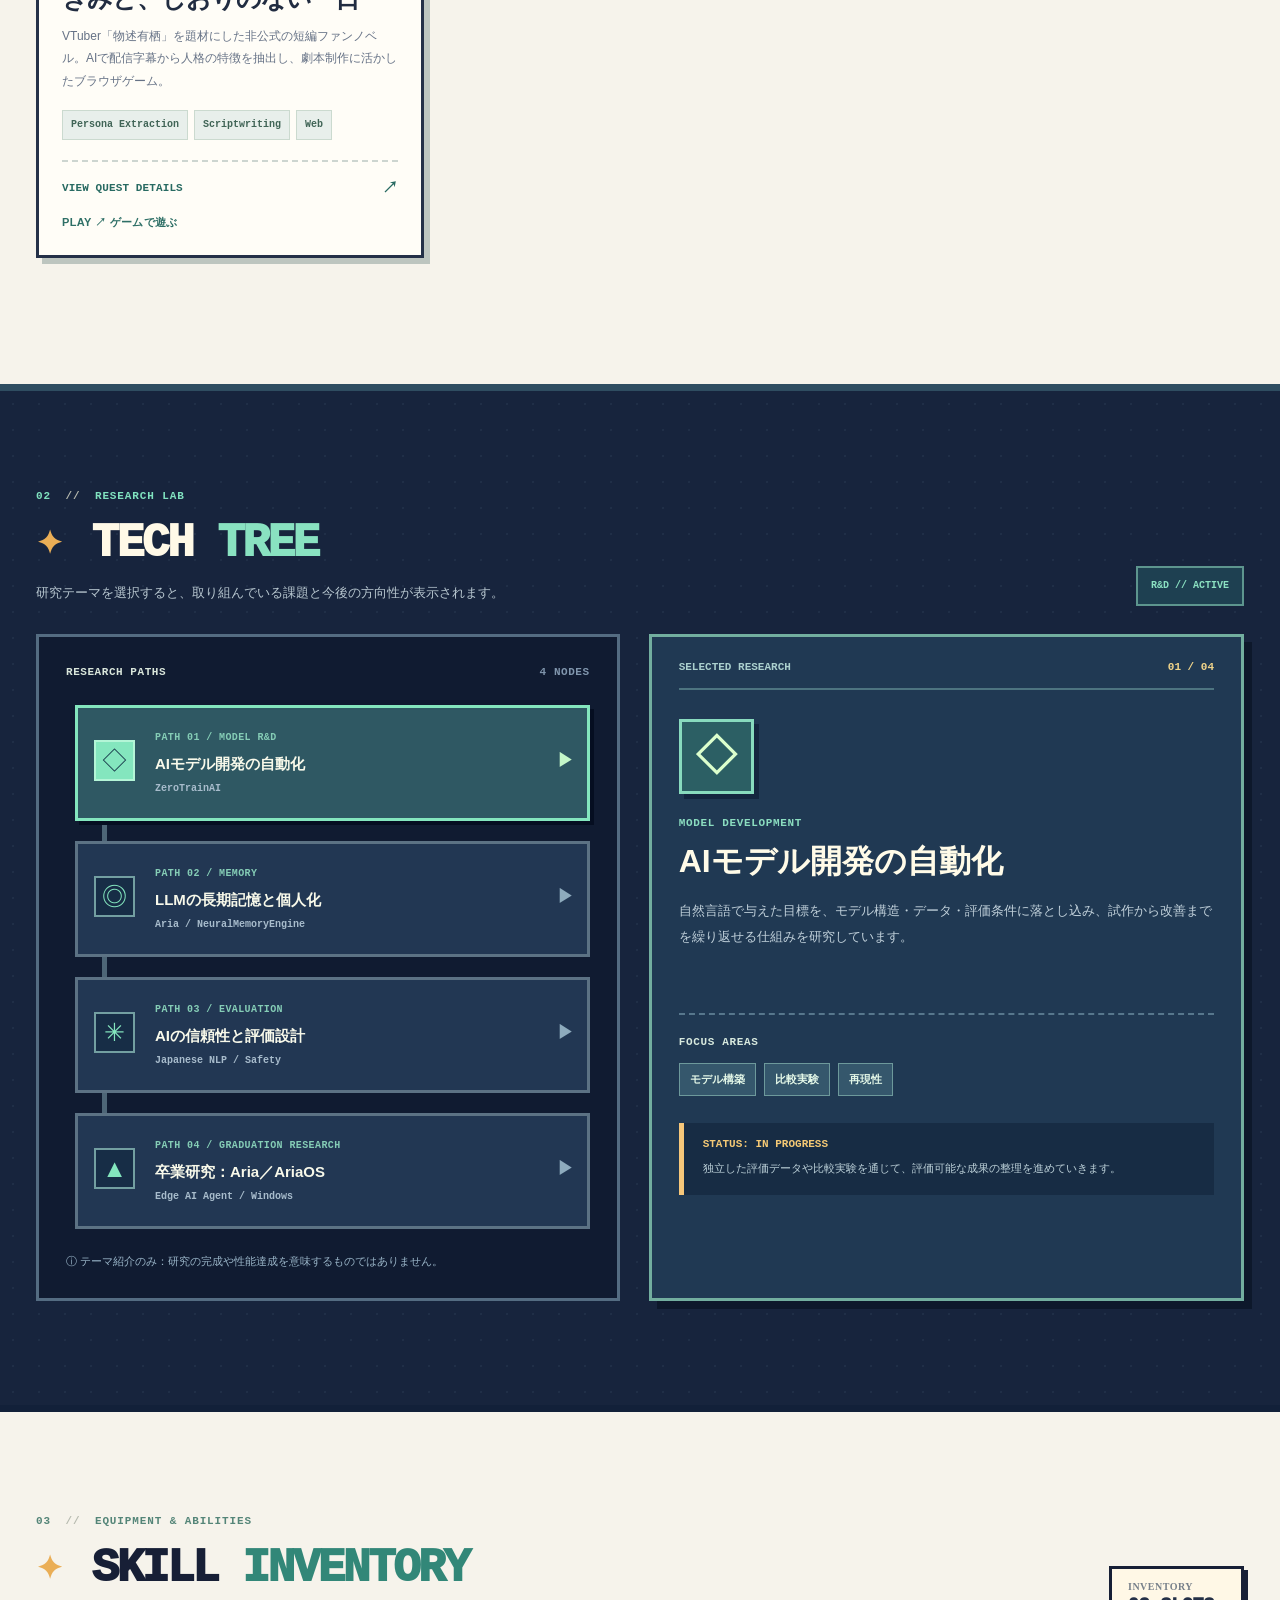
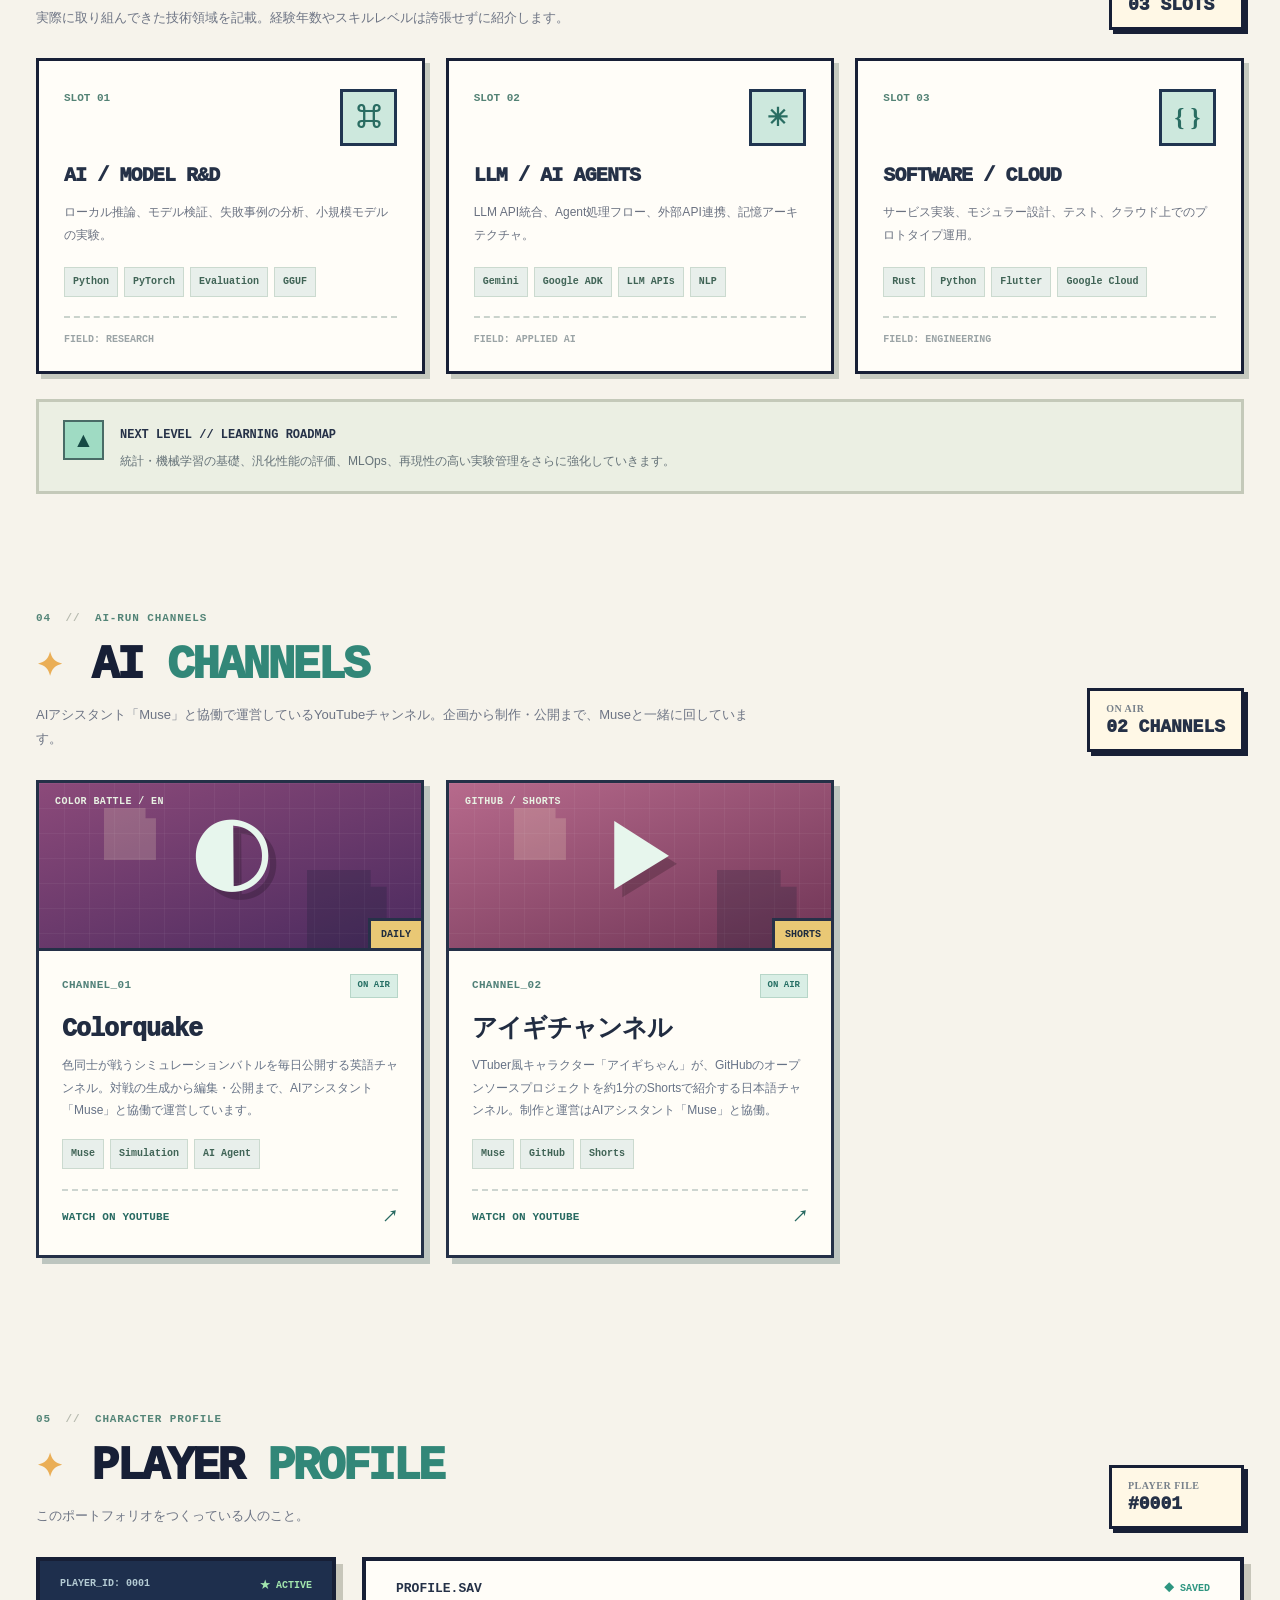
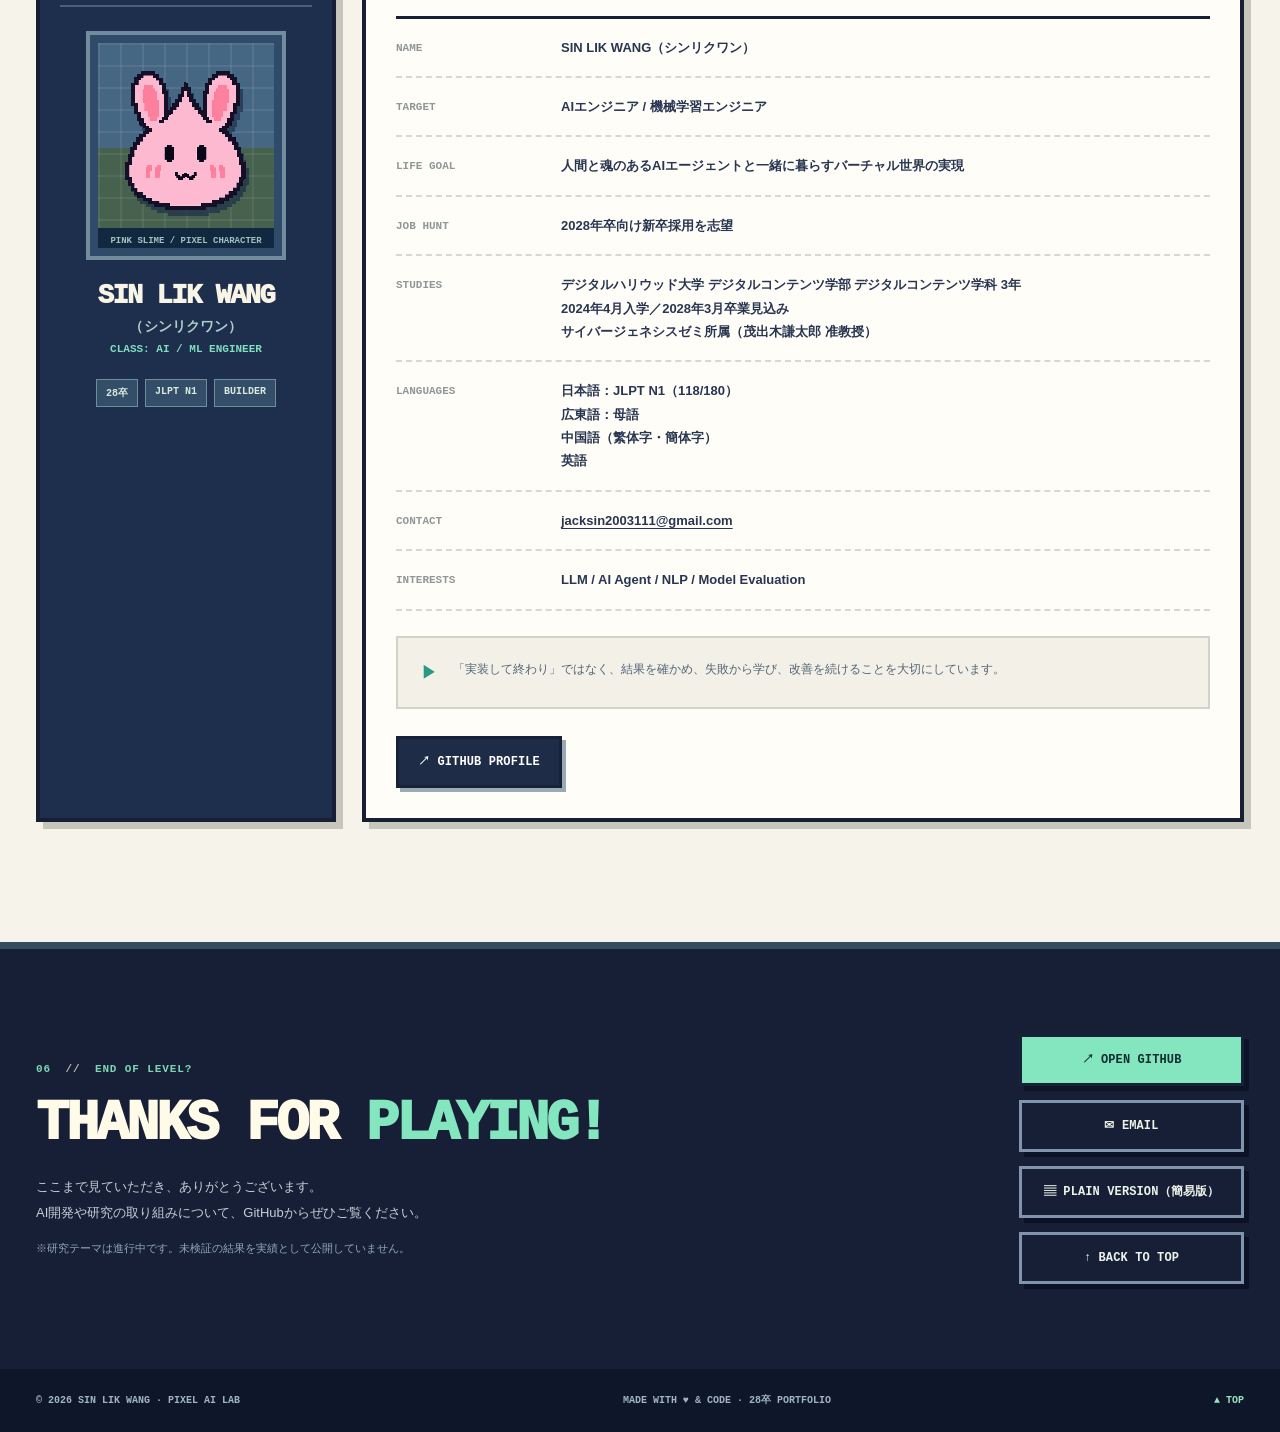
==== commit c7a10399: "Add live service link for iikata AI (iikata-ai.jp)" ====
--- a/index.html
+++ b/index.html
@@ -160,7 +160,7 @@
       </div>
       <div class="quest-grid" id="questGrid">
         <article class="quest-card featured reveal" data-category="agent product"><div class="quest-art art-earth"><div class="art-grid"></div><span class="quest-icon" aria-hidden="true">⌁</span><span class="quest-tiny">TOKYO / 72H</span><div class="quest-art-label">MISSION 01</div></div><div class="quest-info"><div class="quest-top"><span class="quest-number">QUEST_01</span><span class="state-pill state-prototype">PROTOTYPE</span></div><h3>Tokyo Earthquake Replay</h3><p>AI Agentと交通関連APIを連携させた、災害情報可視化プロトタイプ。</p><div class="tag-list"><span>Gemini</span><span>Google ADK</span><span>GCP</span></div><button class="quest-open" type="button" data-quest="earth">VIEW QUEST DETAILS <span aria-hidden="true">↗</span></button><a class="quest-repo" href="https://github.com/jacksin2031/72H" target="_blank" rel="noopener noreferrer">GITHUB ↗ 72H（公開中）</a></div></article>
-        <article class="quest-card reveal" data-category="agent product"><div class="quest-art art-iikata"><div class="art-grid"></div><span class="quest-icon" aria-hidden="true">あ</span><span class="quest-tiny">NLP / JAPANESE</span><div class="quest-art-label">MISSION 02</div></div><div class="quest-info"><div class="quest-top"><span class="quest-number">QUEST_02</span><span class="state-pill state-product">WEB APP</span></div><h3>iikata AI</h3><p>日本語の敬語表現を支援するLLMアプリ。意味の保持と生成品質を考慮。</p><div class="tag-list"><span>LLM API</span><span>Japanese NLP</span><span>Web</span></div><button class="quest-open" type="button" data-quest="iikata">VIEW QUEST DETAILS <span aria-hidden="true">↗</span></button></div></article>
+        <article class="quest-card reveal" data-category="agent product"><div class="quest-art art-iikata"><div class="art-grid"></div><span class="quest-icon" aria-hidden="true">あ</span><span class="quest-tiny">NLP / JAPANESE</span><div class="quest-art-label">MISSION 02</div></div><div class="quest-info"><div class="quest-top"><span class="quest-number">QUEST_02</span><span class="state-pill state-product">WEB APP</span></div><h3>iikata AI</h3><p>日本語の敬語表現を支援するLLMアプリ。意味の保持と生成品質を考慮。</p><div class="tag-list"><span>LLM API</span><span>Japanese NLP</span><span>Web</span></div><button class="quest-open" type="button" data-quest="iikata">VIEW QUEST DETAILS <span aria-hidden="true">↗</span></button><a class="quest-repo" href="https://iikata-ai.jp" target="_blank" rel="noopener noreferrer">WEB ↗ iikata-ai.jp（公開中）</a></div></article>
         <article class="quest-card reveal" data-category="system"><div class="quest-art art-atlas"><div class="art-grid"></div><span class="quest-icon" aria-hidden="true">{ }</span><span class="quest-tiny">SOFTWARE / ARCH</span><div class="quest-art-label">MISSION 03</div></div><div class="quest-info"><div class="quest-top"><span class="quest-number">QUEST_03</span><span class="state-pill">ON HOLD</span></div><h3>Atlas Automation Studio</h3><p>RustとPythonを使い、Runtime・Workflowなどを分離した自動化基盤。</p><div class="tag-list"><span>Rust</span><span>Python</span><span>Workflow</span></div><button class="quest-open" type="button" data-quest="atlas">VIEW QUEST DETAILS <span aria-hidden="true">↗</span></button><a class="quest-repo" href="https://github.com/jacksin2031/Atlas" target="_blank" rel="noopener noreferrer">GITHUB ↗ Atlas（公開中）</a></div></article>
         <article class="quest-card reveal" data-category="product"><div class="quest-art art-travel"><div class="art-grid"></div><span class="quest-icon" aria-hidden="true">▤</span><span class="quest-tiny">OCR / MOBILE</span><div class="quest-art-label">MISSION 04</div></div><div class="quest-info"><div class="quest-top"><span class="quest-number">QUEST_04</span><span class="state-pill">IN DEVELOPMENT</span></div><h3>TravelEasy</h3><p>旅行予約情報のOCR取込みと旅程データ化を目指す多言語モバイルアプリ。</p><div class="tag-list"><span>OCR</span><span>Flutter</span><span>Dart</span></div><button class="quest-open" type="button" data-quest="travel">VIEW QUEST DETAILS <span aria-hidden="true">↗</span></button></div></article>
         <article class="quest-card reveal" data-category="product"><div class="quest-art art-city"><div class="art-grid"></div><span class="quest-icon" aria-hidden="true">▦</span><span class="quest-tiny">2.5D / INTERACTIVE</span><div class="quest-art-label">SIDE QUEST</div></div><div class="quest-info"><div class="quest-top"><span class="quest-number">QUEST_05</span><span class="state-pill">IN DEVELOPMENT</span></div><h3>バーチャル御茶ノ水</h3><p>地形・鉄道・道路の関係を意識した2.5Dのインタラクティブな街並み。</p><div class="tag-list"><span>2.5D</span><span>Web Game</span><span>UX</span></div><button class="quest-open" type="button" data-quest="city">VIEW QUEST DETAILS <span aria-hidden="true">↗</span></button><a class="quest-repo" href="https://github.com/jacksin2031/AI-city" target="_blank" rel="noopener noreferrer">GITHUB ↗ AI-city（公開中）</a></div></article>
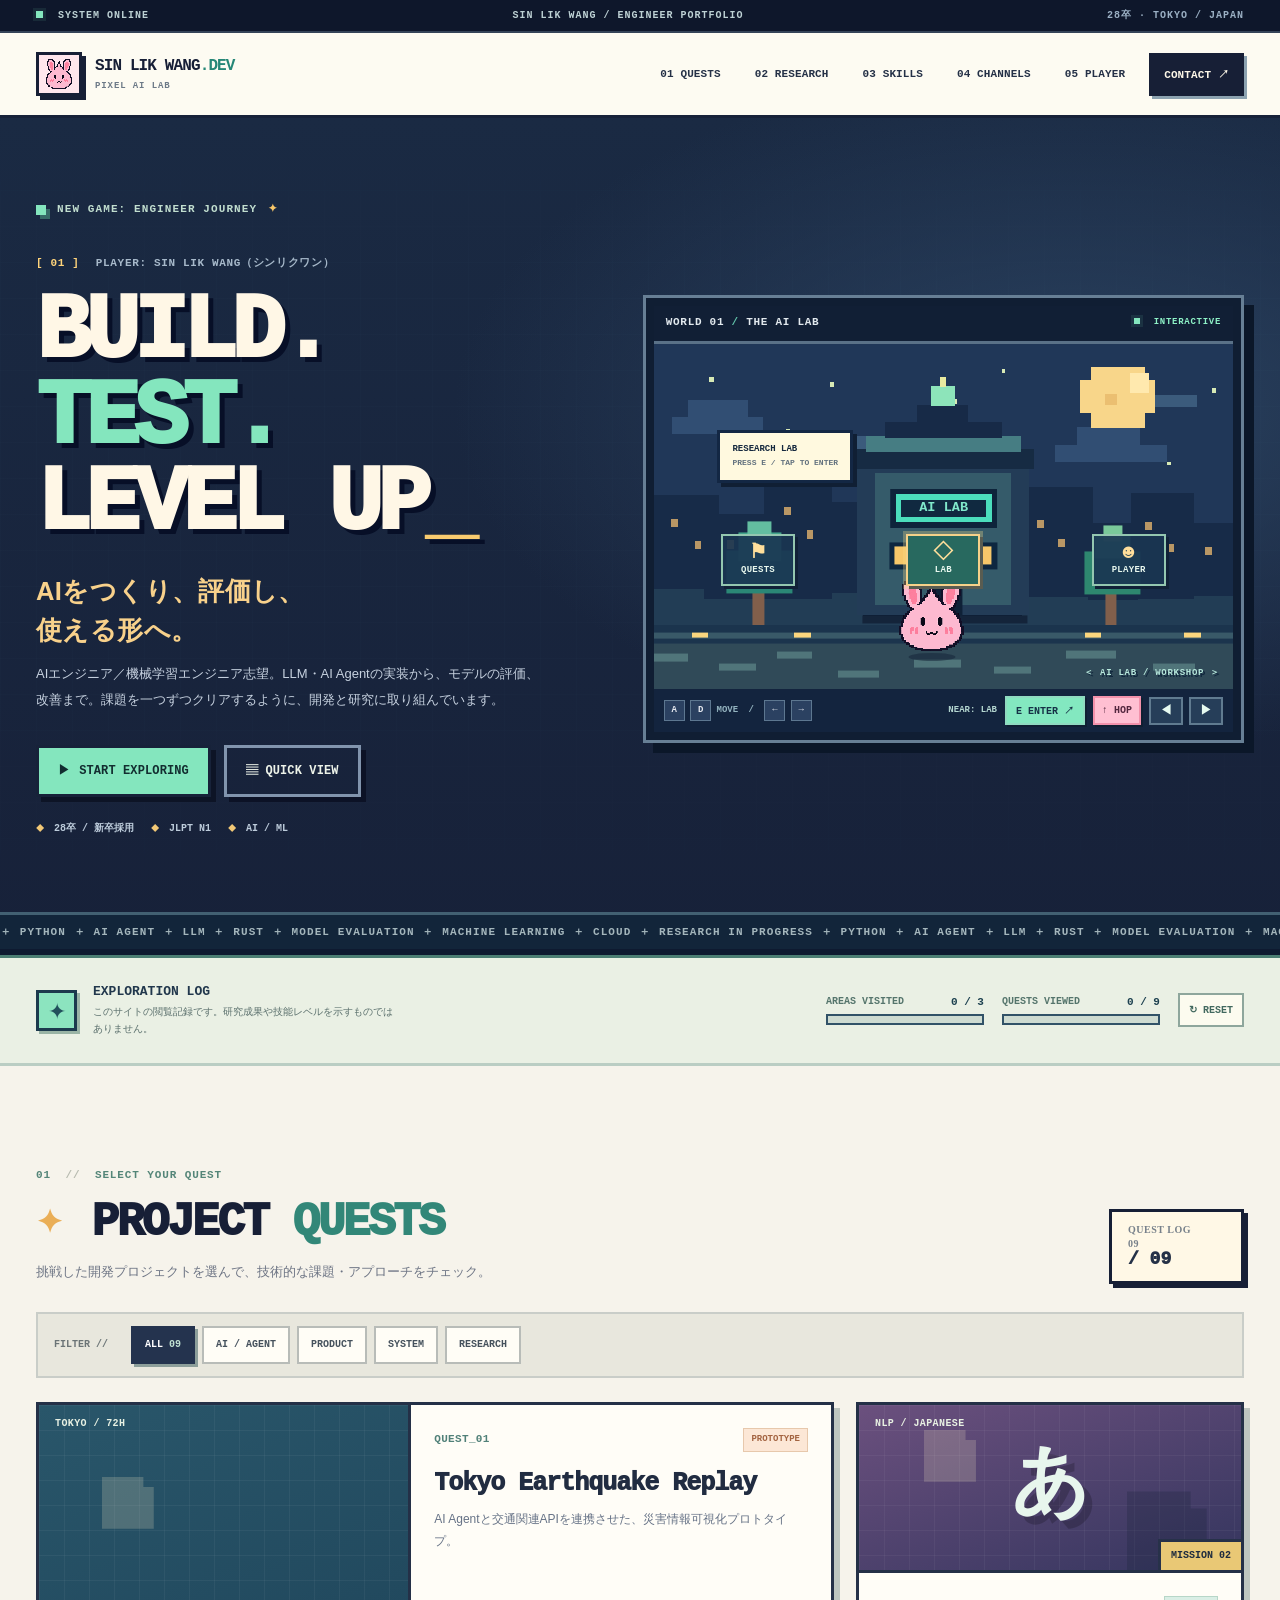
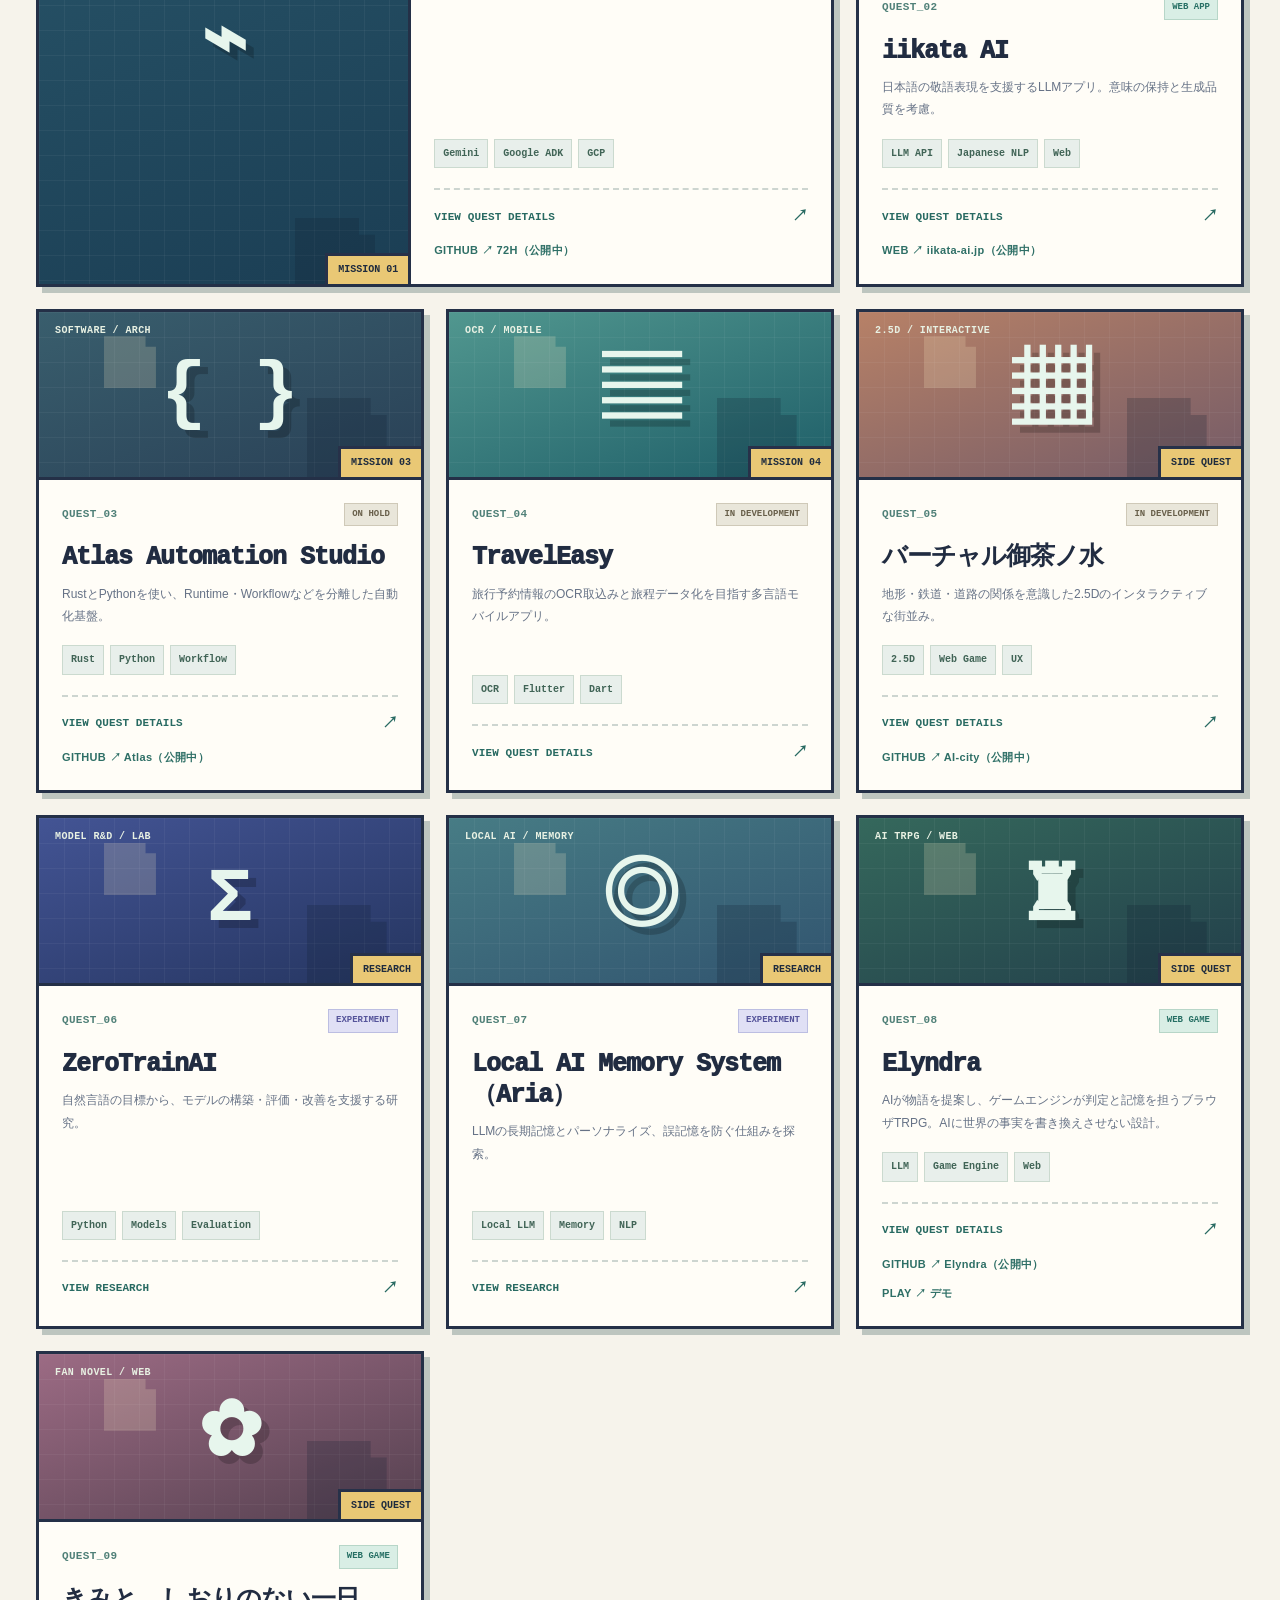
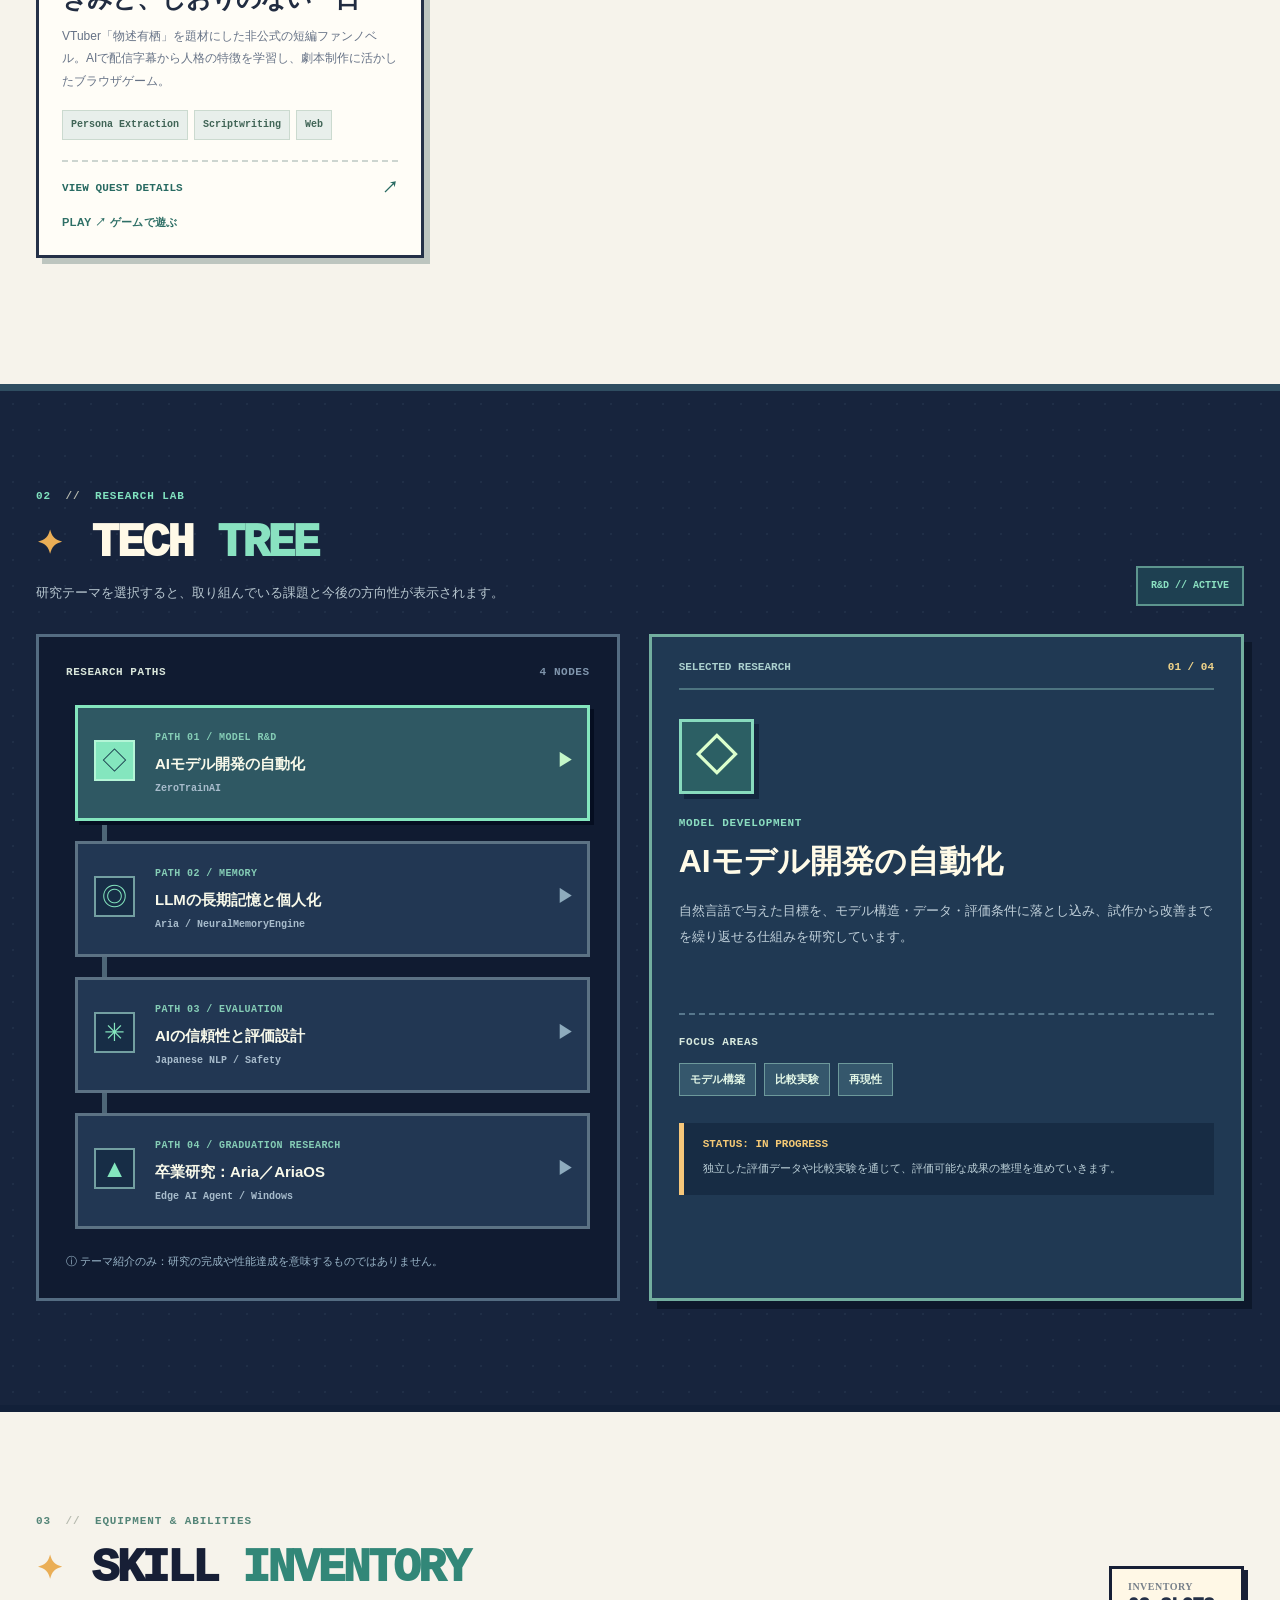
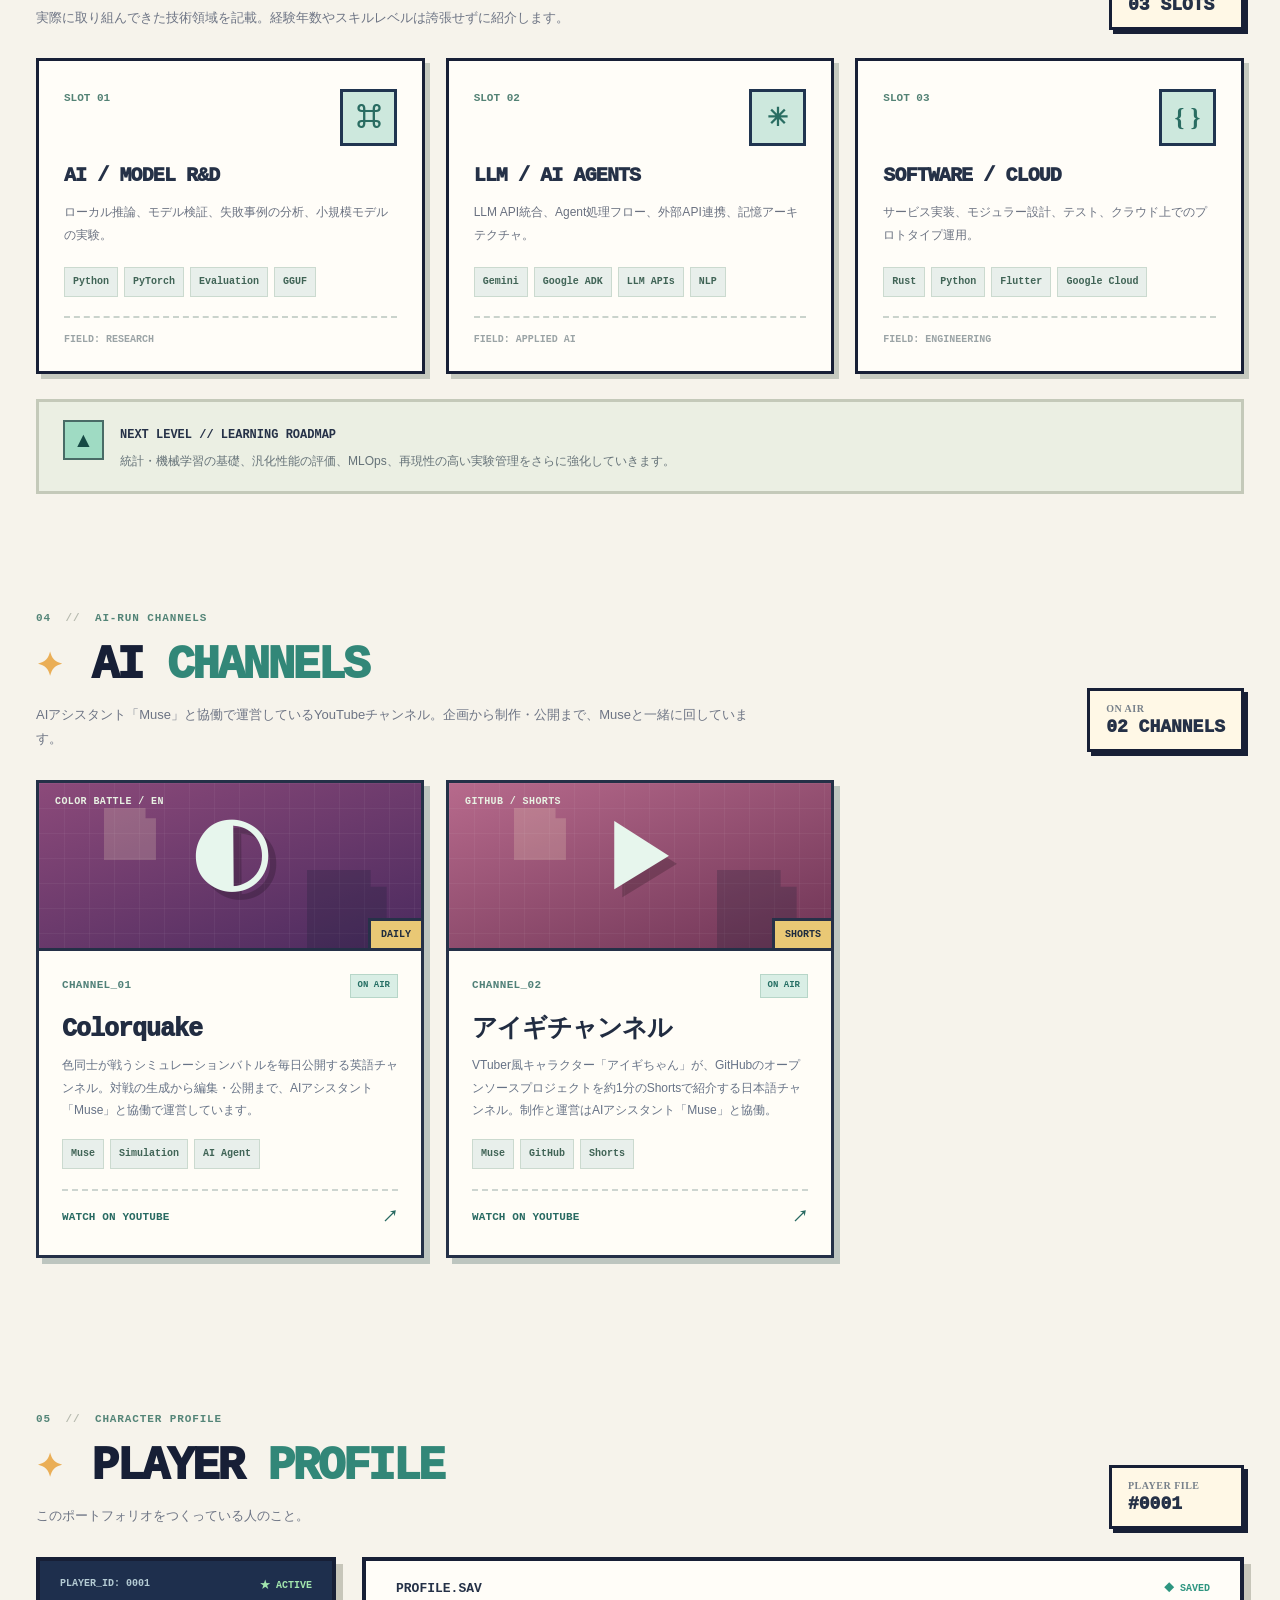
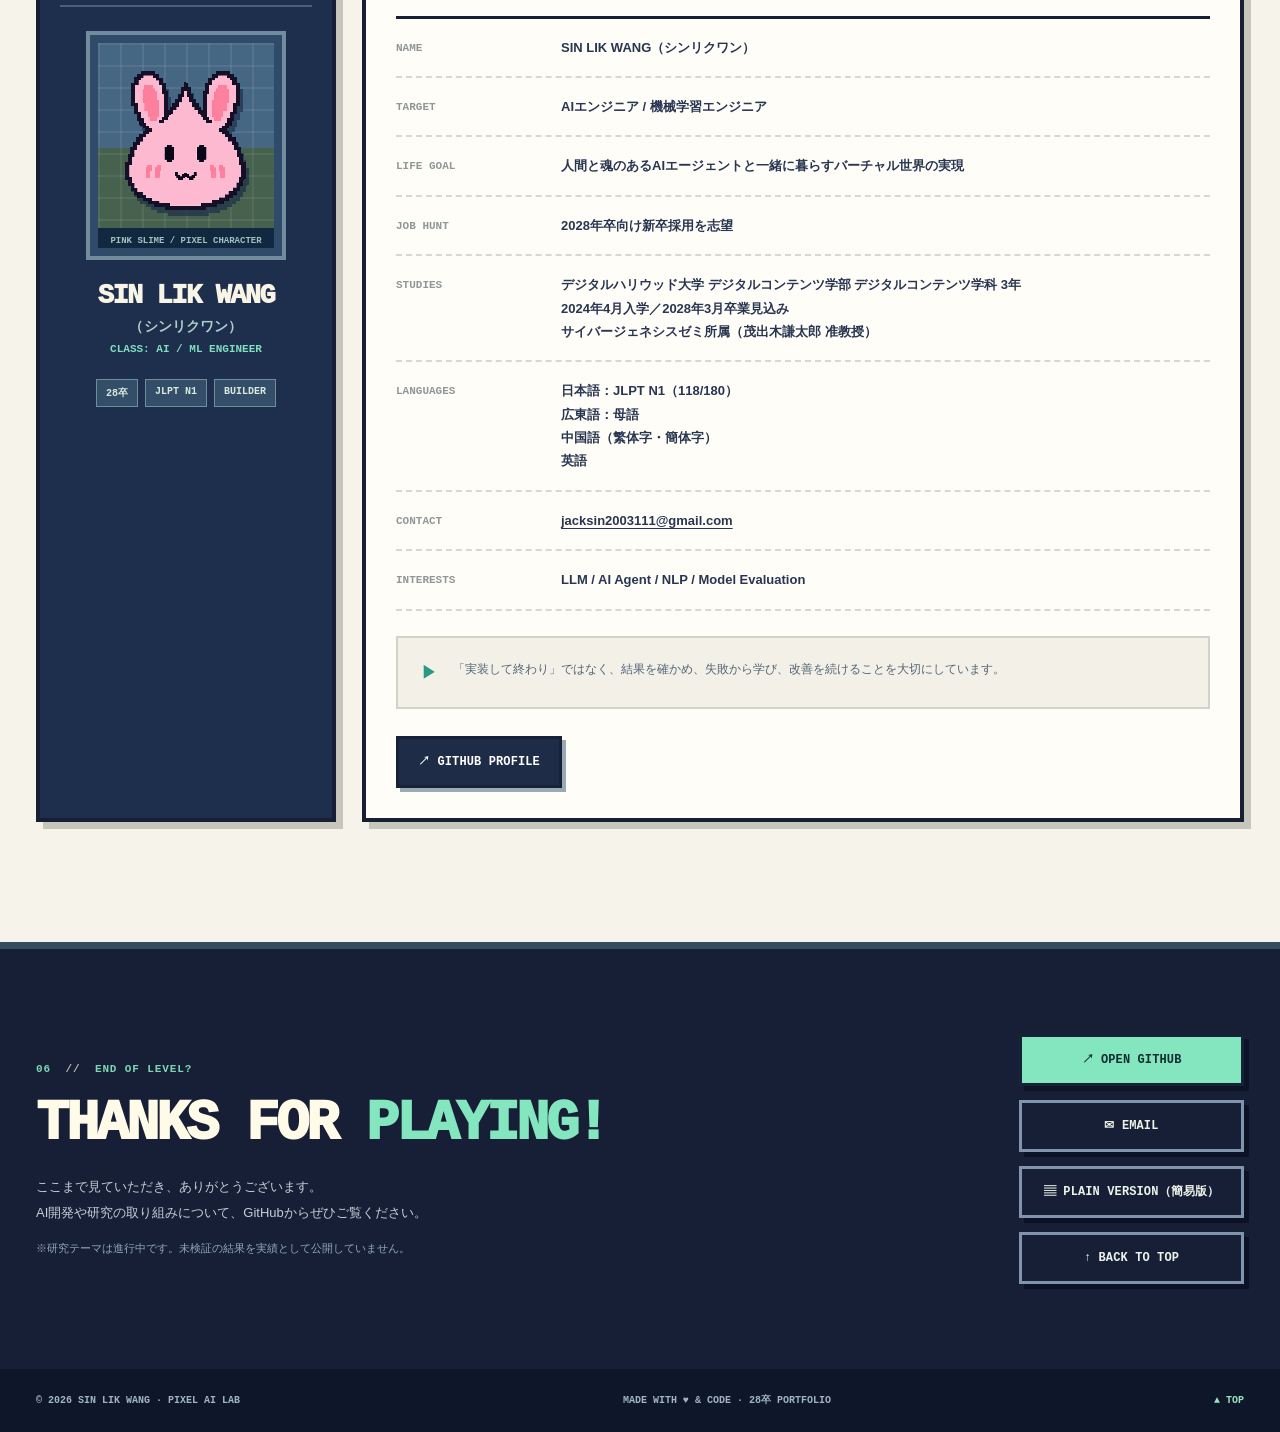
==== commit aa0eab61: "Arisu wording: persona learned (not extracted) by AI for scriptwriting" ====
--- a/index.html
+++ b/index.html
@@ -167,7 +167,7 @@
         <article class="quest-card reveal" data-category="research"><div class="quest-art art-zero"><div class="art-grid"></div><span class="quest-icon" aria-hidden="true">Σ</span><span class="quest-tiny">MODEL R&D / LAB</span><div class="quest-art-label">RESEARCH</div></div><div class="quest-info"><div class="quest-top"><span class="quest-number">QUEST_06</span><span class="state-pill state-research">EXPERIMENT</span></div><h3>ZeroTrainAI</h3><p>自然言語の目標から、モデルの構築・評価・改善を支援する研究。</p><div class="tag-list"><span>Python</span><span>Models</span><span>Evaluation</span></div><button class="quest-open" type="button" data-quest="zero">VIEW RESEARCH <span aria-hidden="true">↗</span></button></div></article>
         <article class="quest-card reveal" data-category="research agent"><div class="quest-art art-memory"><div class="art-grid"></div><span class="quest-icon" aria-hidden="true">◎</span><span class="quest-tiny">LOCAL AI / MEMORY</span><div class="quest-art-label">RESEARCH</div></div><div class="quest-info"><div class="quest-top"><span class="quest-number">QUEST_07</span><span class="state-pill state-research">EXPERIMENT</span></div><h3>Local AI Memory System（Aria）</h3><p>LLMの長期記憶とパーソナライズ、誤記憶を防ぐ仕組みを探索。</p><div class="tag-list"><span>Local LLM</span><span>Memory</span><span>NLP</span></div><button class="quest-open" type="button" data-quest="memory">VIEW RESEARCH <span aria-hidden="true">↗</span></button></div></article>
         <article class="quest-card reveal" data-category="agent product"><div class="quest-art art-elyndra"><div class="art-grid"></div><span class="quest-icon" aria-hidden="true">♜</span><span class="quest-tiny">AI TRPG / WEB</span><div class="quest-art-label">SIDE QUEST</div></div><div class="quest-info"><div class="quest-top"><span class="quest-number">QUEST_08</span><span class="state-pill state-product">WEB GAME</span></div><h3>Elyndra</h3><p>AIが物語を提案し、ゲームエンジンが判定と記憶を担うブラウザTRPG。AIに世界の事実を書き換えさせない設計。</p><div class="tag-list"><span>LLM</span><span>Game Engine</span><span>Web</span></div><button class="quest-open" type="button" data-quest="elyndra">VIEW QUEST DETAILS <span aria-hidden="true">↗</span></button><a class="quest-repo" href="https://github.com/jacksin2031/Elyndra" target="_blank" rel="noopener noreferrer">GITHUB ↗ Elyndra（公開中）</a> <a class="quest-repo" href="https://jacksin2031.github.io/Elyndra/" target="_blank" rel="noopener noreferrer">PLAY ↗ デモ</a></div></article>
-        <article class="quest-card reveal" data-category="agent product"><div class="quest-art art-arisu"><div class="art-grid"></div><span class="quest-icon" aria-hidden="true">✿</span><span class="quest-tiny">FAN NOVEL / WEB</span><div class="quest-art-label">SIDE QUEST</div></div><div class="quest-info"><div class="quest-top"><span class="quest-number">QUEST_09</span><span class="state-pill state-product">WEB GAME</span></div><h3>きみと、しおりのない一日</h3><p>VTuber「物述有栖」を題材にした非公式の短編ファンノベル。AIで配信字幕から人格の特徴を抽出し、劇本制作に活かしたブラウザゲーム。</p><div class="tag-list"><span>Persona Extraction</span><span>Scriptwriting</span><span>Web</span></div><button class="quest-open" type="button" data-quest="arisu">VIEW QUEST DETAILS <span aria-hidden="true">↗</span></button><a class="quest-repo" href="https://arisu-tea-party.vercel.app/" target="_blank" rel="noopener noreferrer">PLAY ↗ ゲームで遊ぶ</a></div></article>
+        <article class="quest-card reveal" data-category="agent product"><div class="quest-art art-arisu"><div class="art-grid"></div><span class="quest-icon" aria-hidden="true">✿</span><span class="quest-tiny">FAN NOVEL / WEB</span><div class="quest-art-label">SIDE QUEST</div></div><div class="quest-info"><div class="quest-top"><span class="quest-number">QUEST_09</span><span class="state-pill state-product">WEB GAME</span></div><h3>きみと、しおりのない一日</h3><p>VTuber「物述有栖」を題材にした非公式の短編ファンノベル。AIで配信字幕から人格の特徴を学習し、劇本制作に活かしたブラウザゲーム。</p><div class="tag-list"><span>Persona Extraction</span><span>Scriptwriting</span><span>Web</span></div><button class="quest-open" type="button" data-quest="arisu">VIEW QUEST DETAILS <span aria-hidden="true">↗</span></button><a class="quest-repo" href="https://arisu-tea-party.vercel.app/" target="_blank" rel="noopener noreferrer">PLAY ↗ ゲームで遊ぶ</a></div></article>
       </div>
     </section>
 
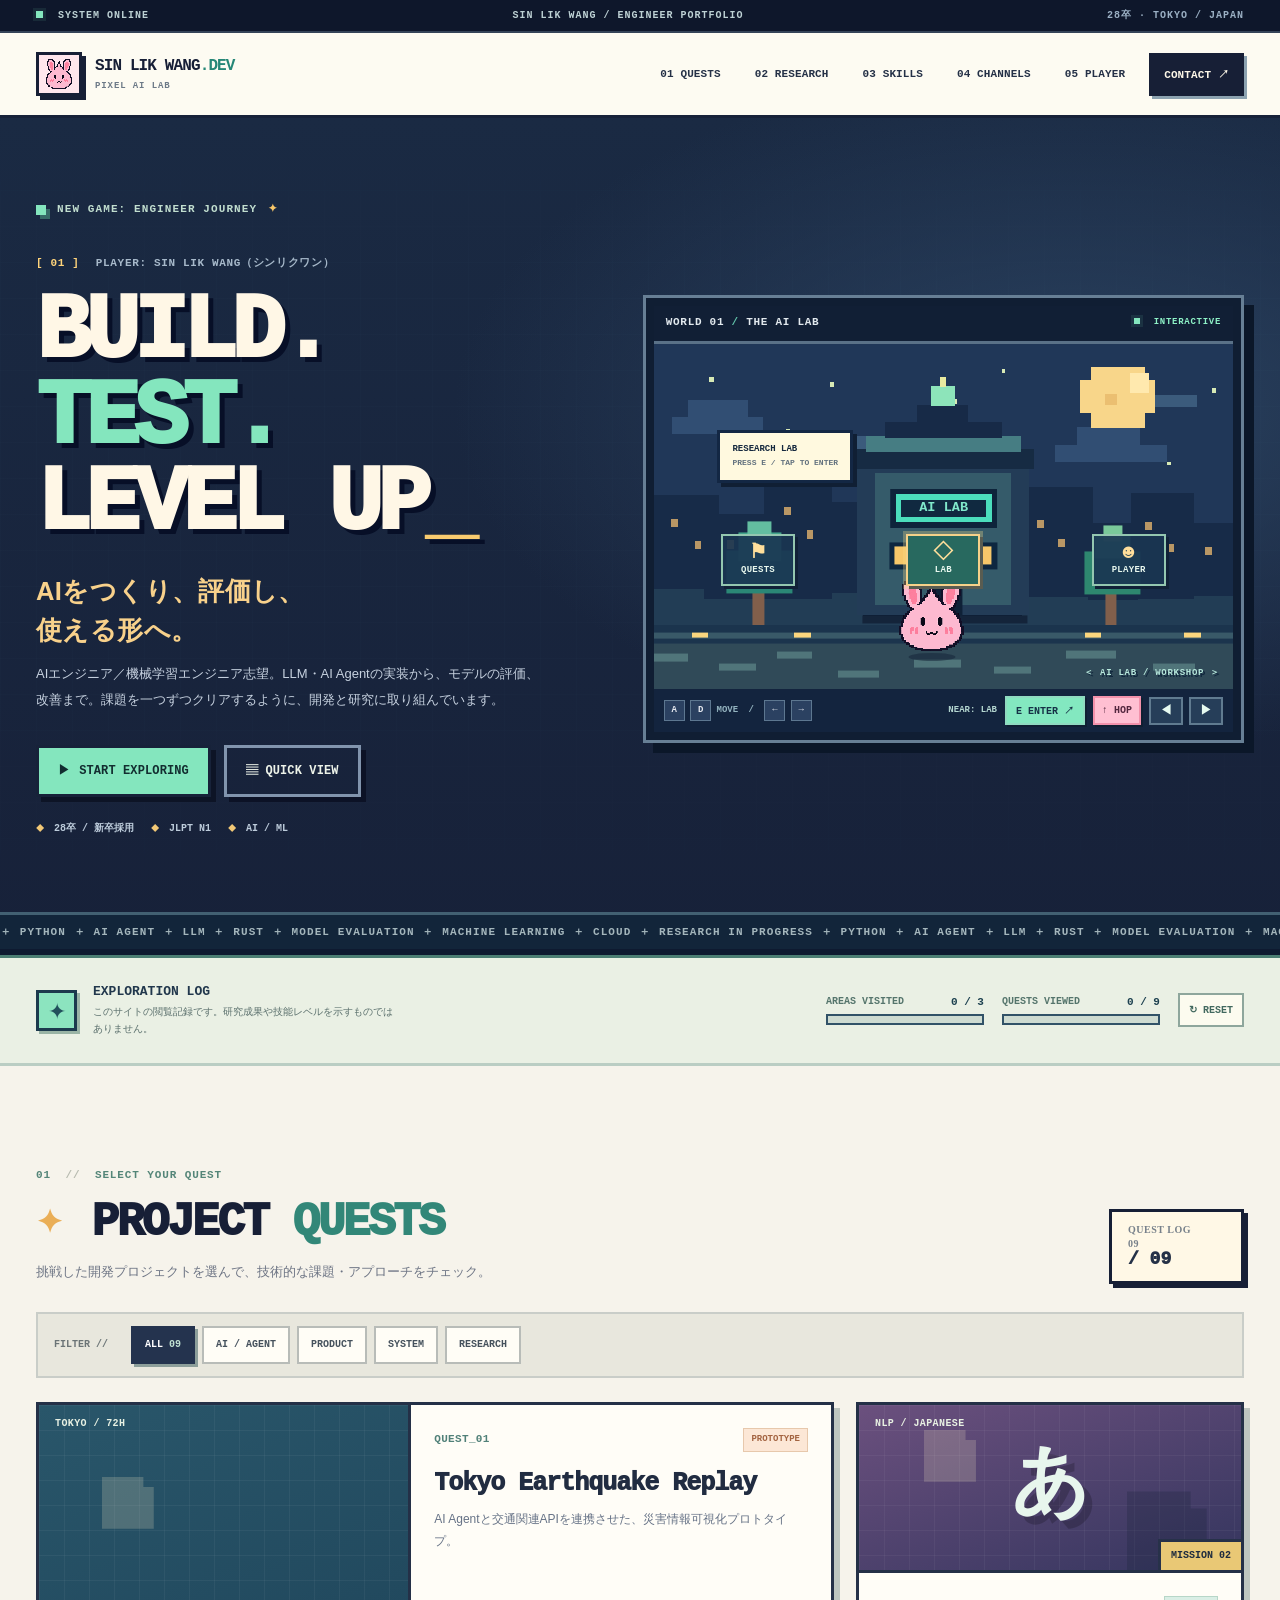
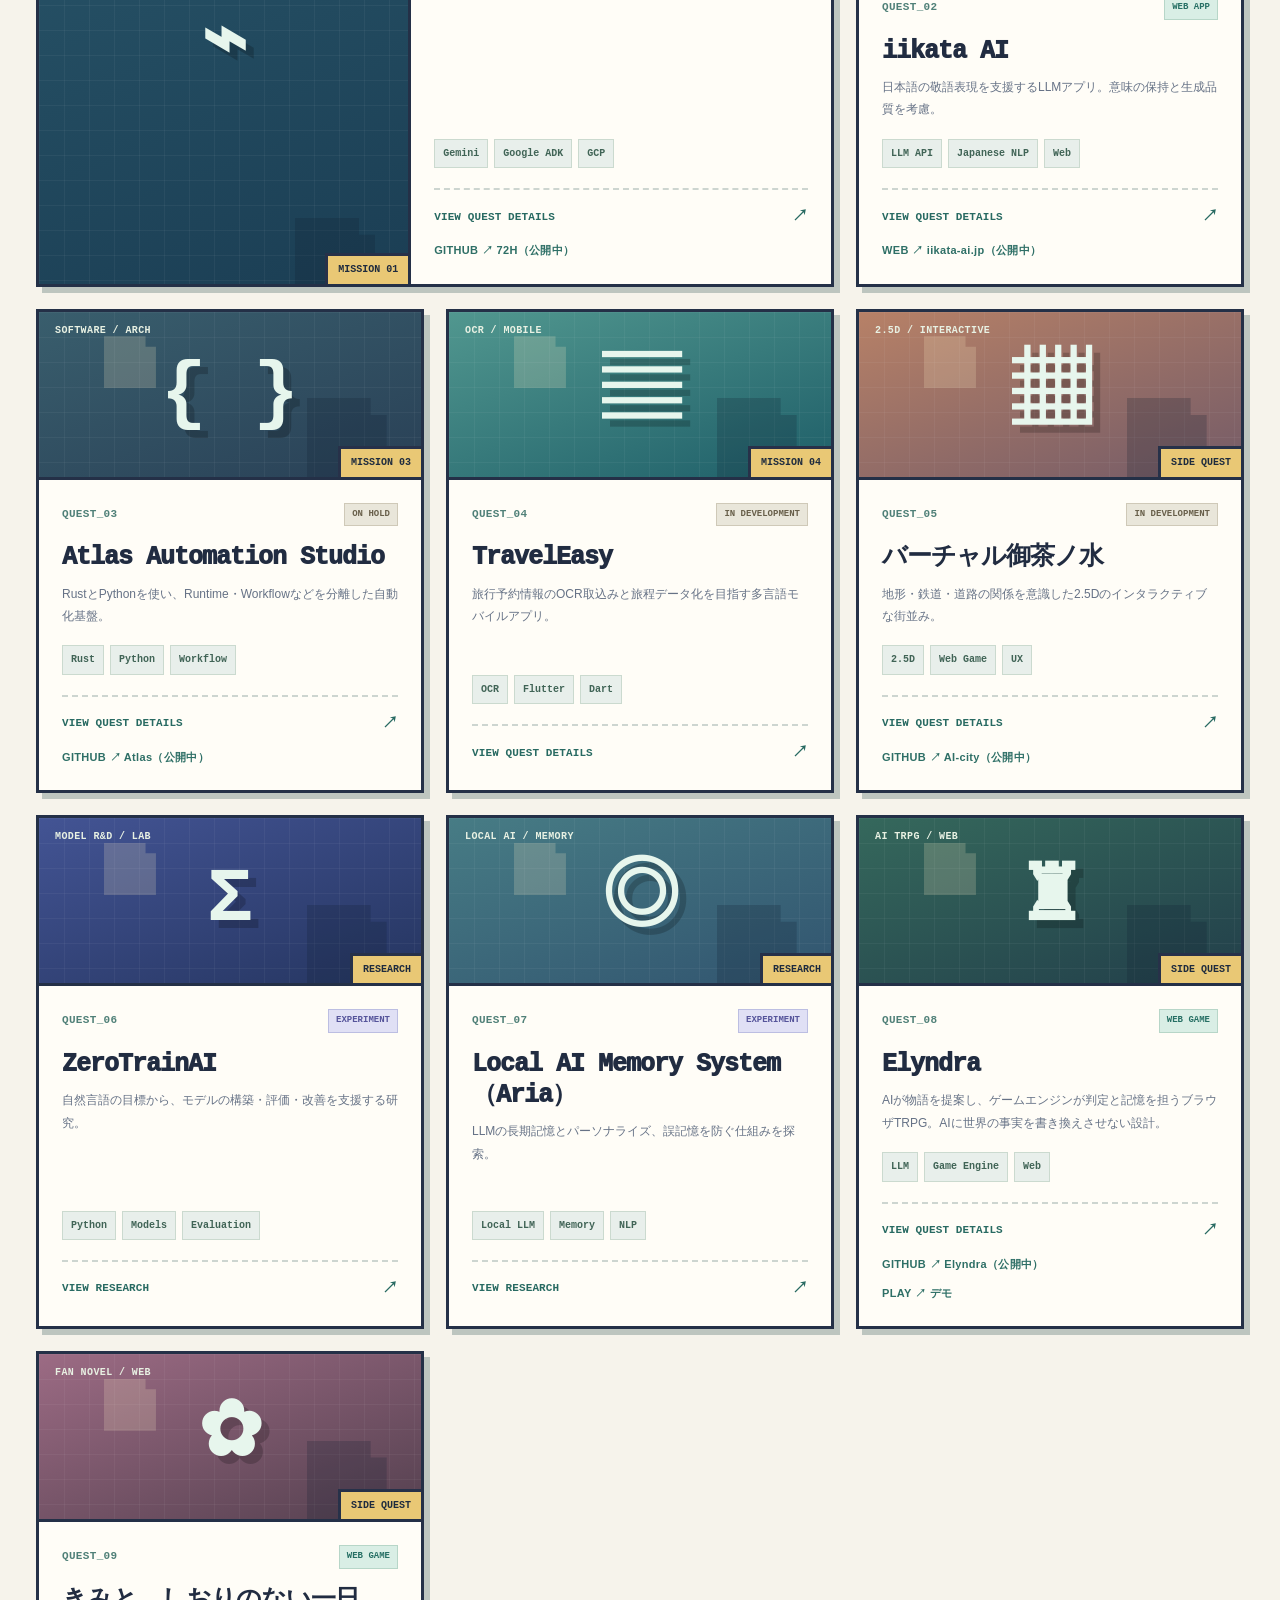
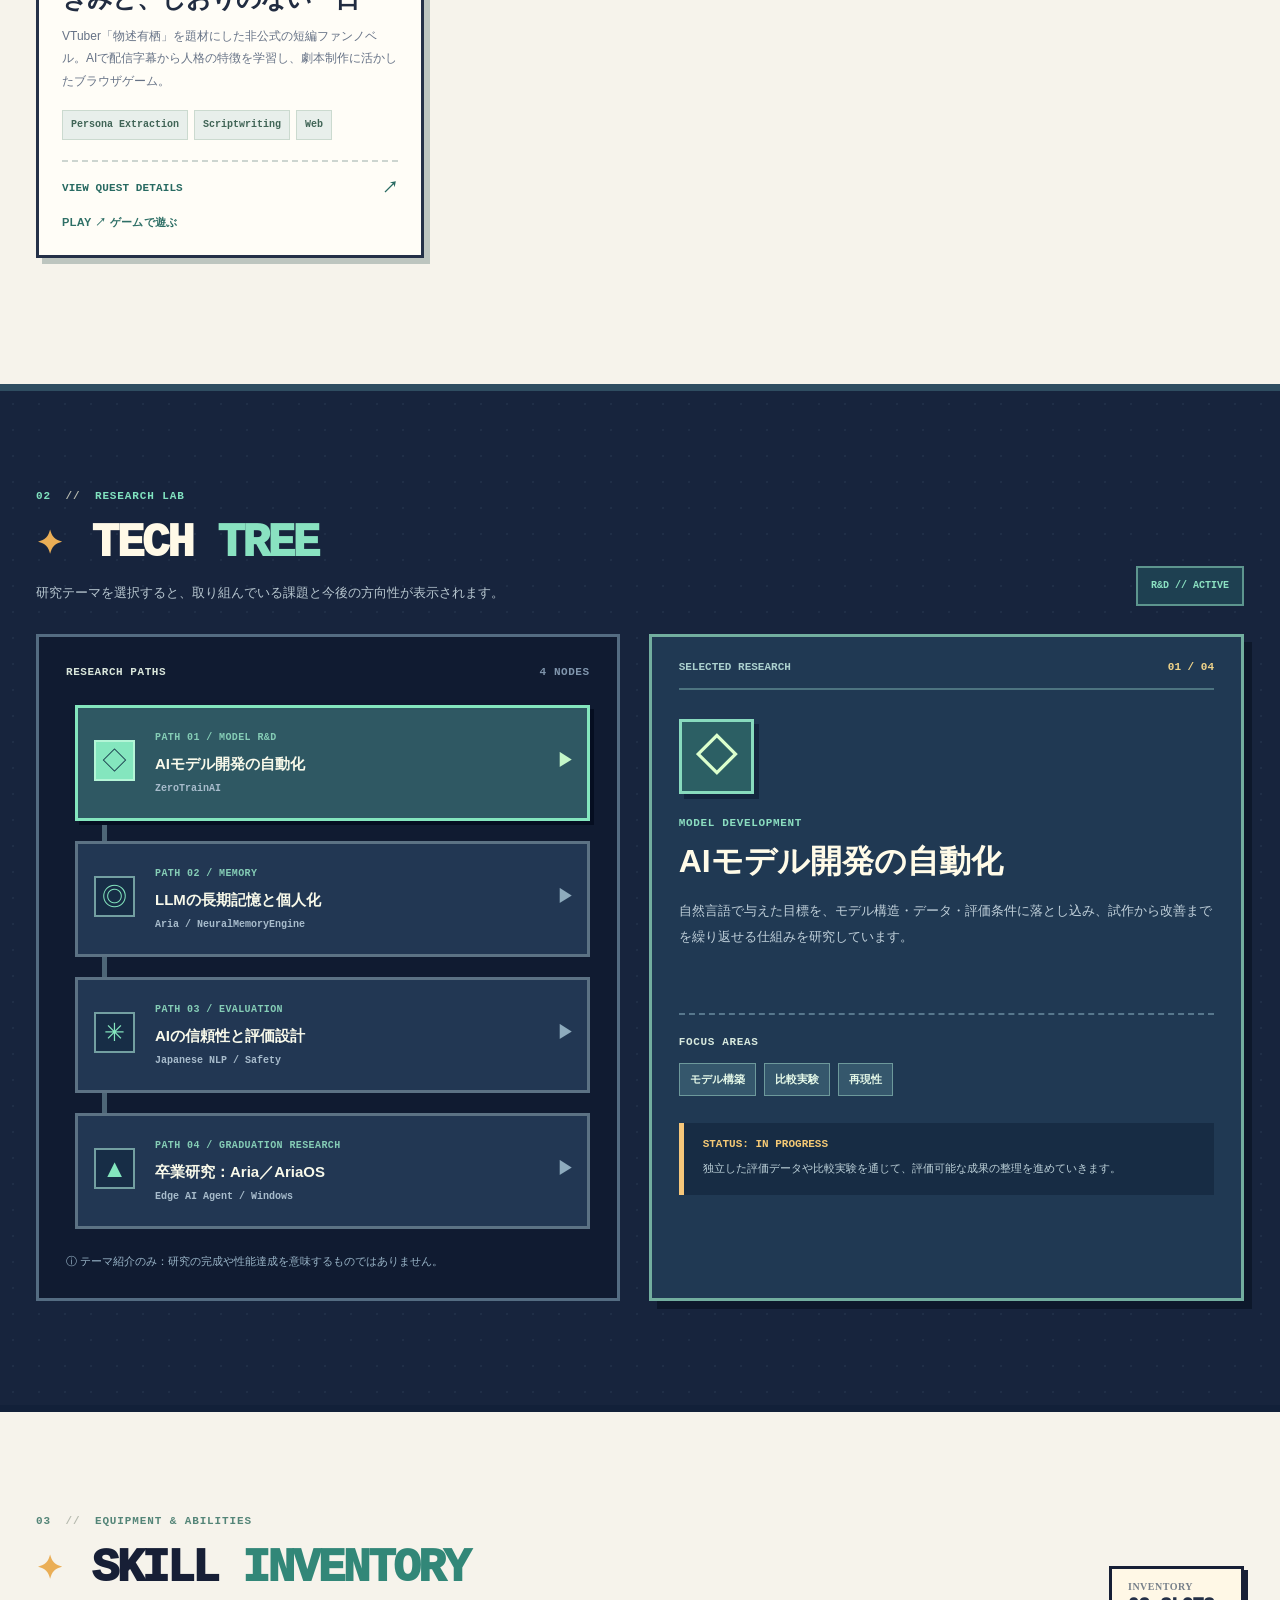
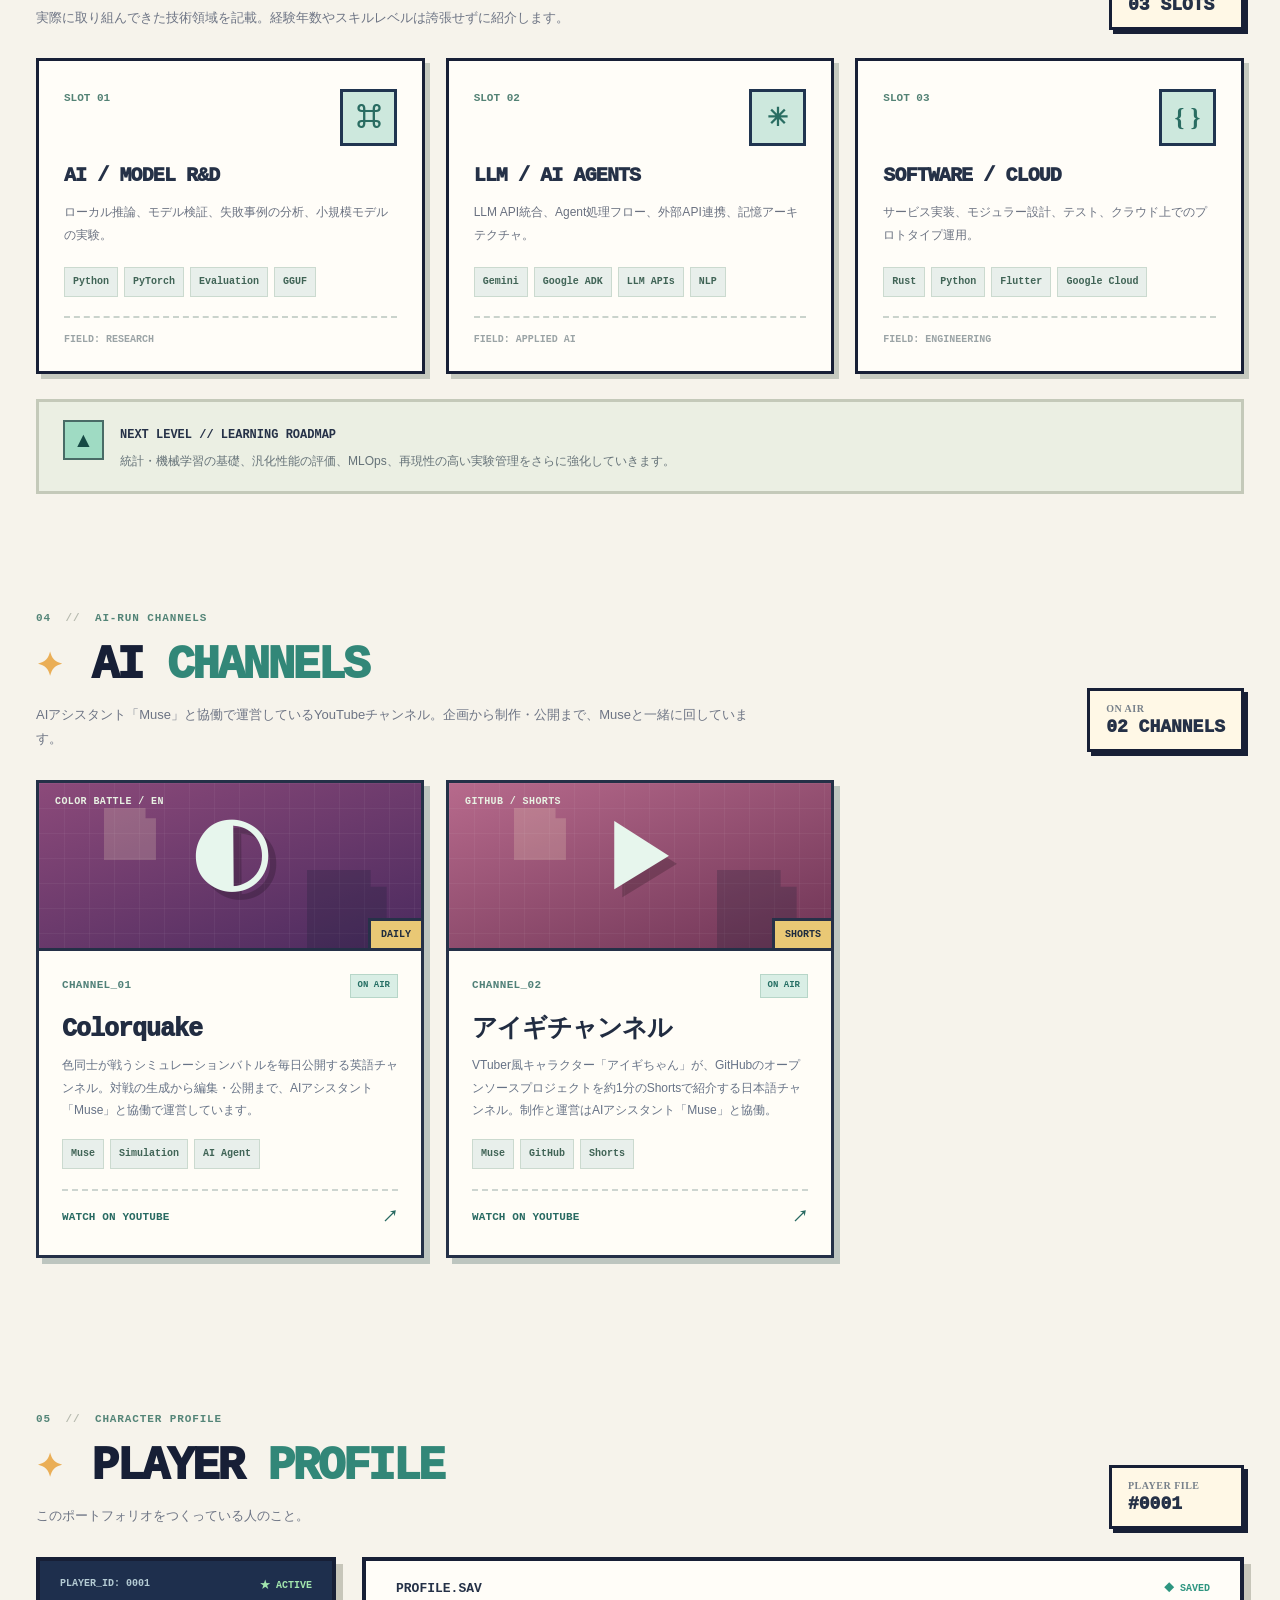
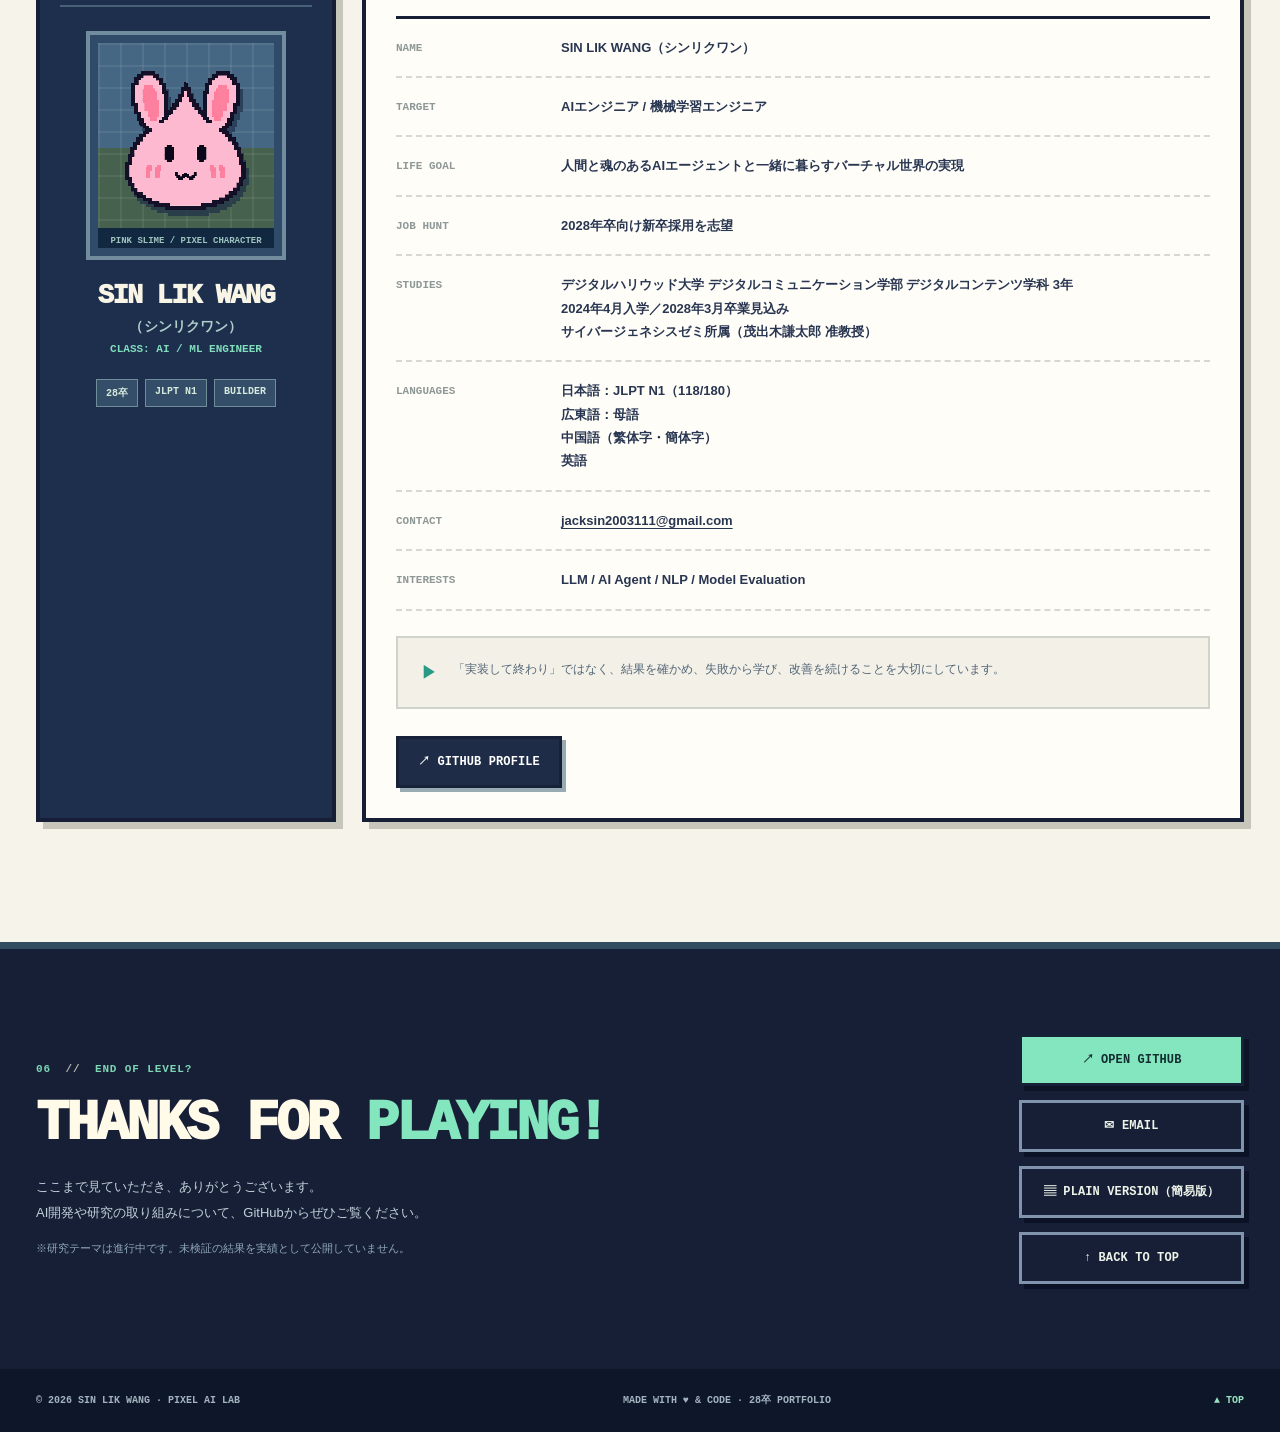
==== commit 670149fd: "Correct faculty name: Digital Communications (not Digital Content)" ====
--- a/index.html
+++ b/index.html
@@ -220,7 +220,7 @@
         <div class="profile-layout reveal">
           <div class="player-card"><div class="player-card-head">PLAYER_ID: 0001 <span>★ ACTIVE</span></div><div class="portrait-frame"><div class="portrait-bg"><div class="portrait-character slime-portrait" aria-hidden="true"><img class="slime-art" src="assets/pink-bunny-slime.png" alt="" decoding="async" draggable="false"></div></div><div class="portrait-caption">PINK SLIME / PIXEL CHARACTER</div></div><h3>SIN LIK WANG <span>（シンリクワン）</span></h3><p class="player-role">CLASS: AI / ML ENGINEER</p><div class="player-badges"><span>28卒</span><span>JLPT N1</span><span>BUILDER</span></div></div>
           <div class="profile-data"><div class="profile-data-head"><span>PROFILE.SAV</span><span class="save-icon">◆ SAVED</span></div><div class="profile-row"><span class="profile-key">NAME</span><strong>SIN LIK WANG（シンリクワン）</strong></div><div class="profile-row"><span class="profile-key">TARGET</span><strong>AIエンジニア / 機械学習エンジニア</strong></div>
-          <div class="profile-row"><span class="profile-key">LIFE GOAL</span><strong>人間と魂のあるAIエージェントと一緒に暮らすバーチャル世界の実現</strong></div><div class="profile-row"><span class="profile-key">JOB HUNT</span><strong>2028年卒向け新卒採用を志望</strong></div><div class="profile-row"><span class="profile-key">STUDIES</span><strong>デジタルハリウッド大学 デジタルコンテンツ学部 デジタルコンテンツ学科 3年<br>2024年4月入学／2028年3月卒業見込み<br>サイバージェネシスゼミ所属（茂出木謙太郎 准教授）</strong></div><div class="profile-row"><span class="profile-key">LANGUAGES</span><strong>日本語：JLPT N1（118/180）<br>広東語：母語<br>中国語（繁体字・簡体字）<br>英語</strong></div><div class="profile-row"><span class="profile-key">CONTACT</span><strong><a href="mailto:jacksin2003111@gmail.com">jacksin2003111@gmail.com</a></strong></div><div class="profile-row"><span class="profile-key">INTERESTS</span><strong>LLM / AI Agent / NLP / Model Evaluation</strong></div><div class="profile-message"><span class="message-cursor" aria-hidden="true">▶</span><p>「実装して終わり」ではなく、結果を確かめ、失敗から学び、改善を続けることを大切にしています。</p></div><a href="https://github.com/jacksin2031" target="_blank" rel="noopener noreferrer" class="pixel-button pixel-button-dark">↗ GITHUB PROFILE</a></div>
+          <div class="profile-row"><span class="profile-key">LIFE GOAL</span><strong>人間と魂のあるAIエージェントと一緒に暮らすバーチャル世界の実現</strong></div><div class="profile-row"><span class="profile-key">JOB HUNT</span><strong>2028年卒向け新卒採用を志望</strong></div><div class="profile-row"><span class="profile-key">STUDIES</span><strong>デジタルハリウッド大学 デジタルコミュニケーション学部 デジタルコンテンツ学科 3年<br>2024年4月入学／2028年3月卒業見込み<br>サイバージェネシスゼミ所属（茂出木謙太郎 准教授）</strong></div><div class="profile-row"><span class="profile-key">LANGUAGES</span><strong>日本語：JLPT N1（118/180）<br>広東語：母語<br>中国語（繁体字・簡体字）<br>英語</strong></div><div class="profile-row"><span class="profile-key">CONTACT</span><strong><a href="mailto:jacksin2003111@gmail.com">jacksin2003111@gmail.com</a></strong></div><div class="profile-row"><span class="profile-key">INTERESTS</span><strong>LLM / AI Agent / NLP / Model Evaluation</strong></div><div class="profile-message"><span class="message-cursor" aria-hidden="true">▶</span><p>「実装して終わり」ではなく、結果を確かめ、失敗から学び、改善を続けることを大切にしています。</p></div><a href="https://github.com/jacksin2031" target="_blank" rel="noopener noreferrer" class="pixel-button pixel-button-dark">↗ GITHUB PROFILE</a></div>
         </div>
       </div>
     </section>
